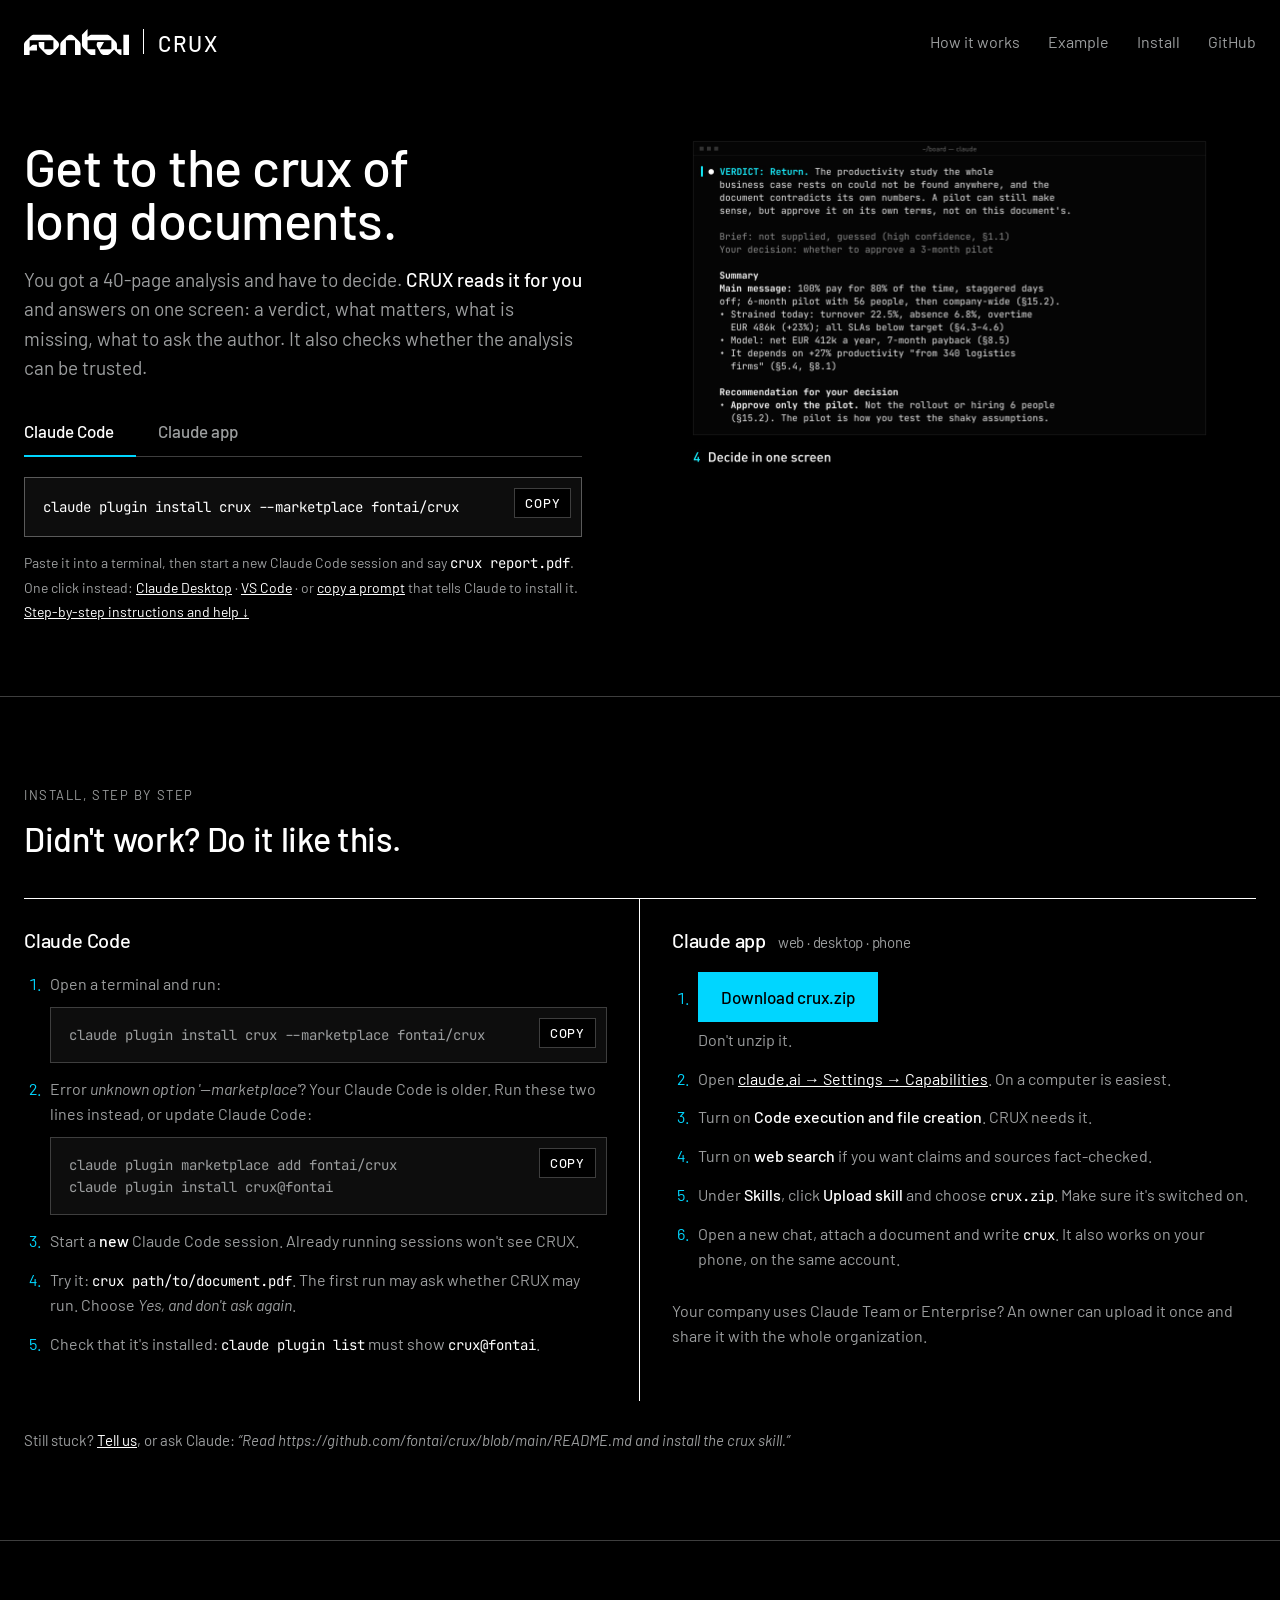
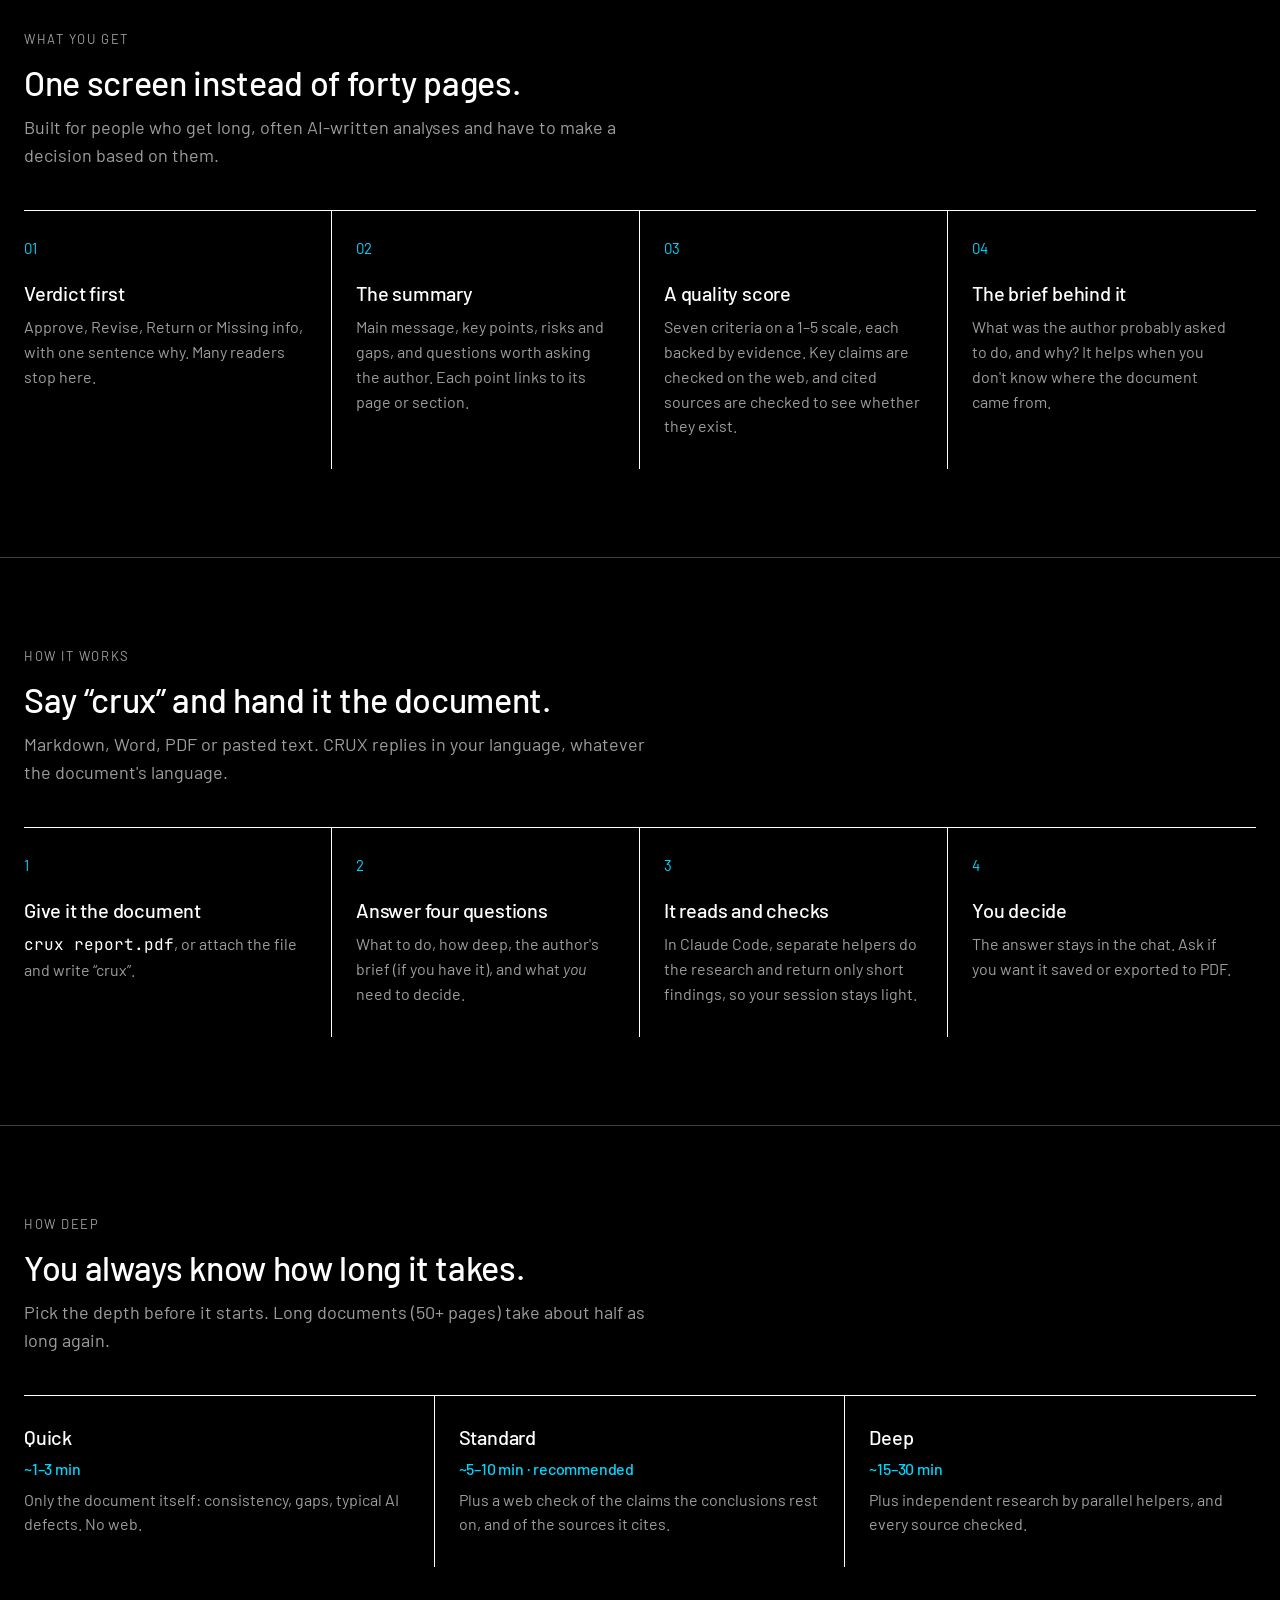
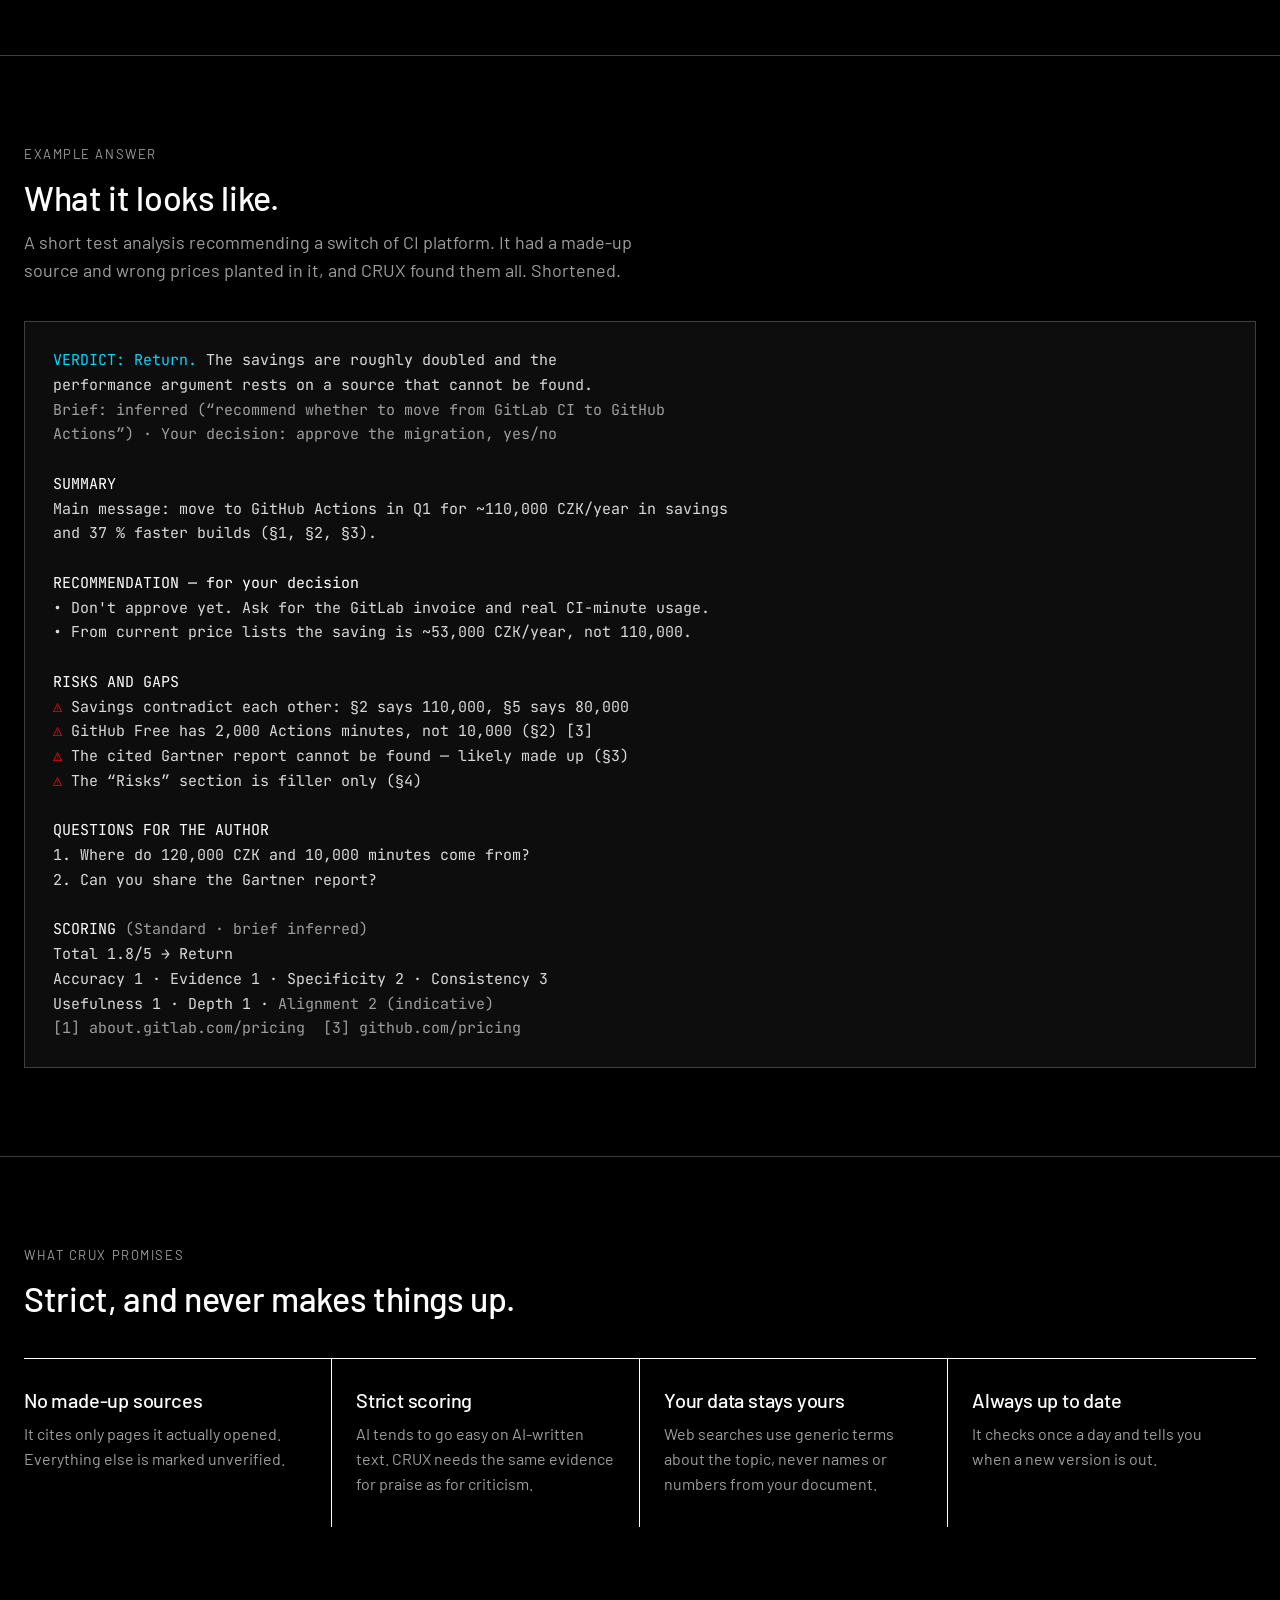
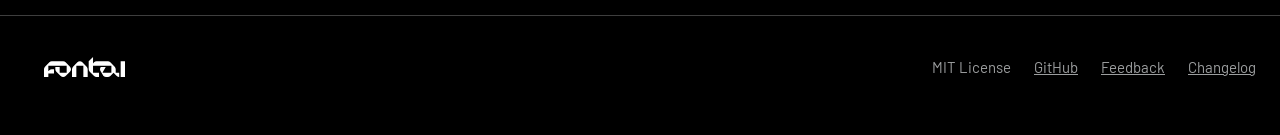
==== site/index.html @ 930e07b6 "Site: two-column hero (install left, video right), frameless video; sharper 1440p video from a 4K ma" ====
<!doctype html>
<html lang="en">
<head>
<meta charset="utf-8">
<meta name="viewport" content="width=device-width, initial-scale=1">
<title>Fontai CRUX — get to the crux of long documents</title>
<meta name="description" content="A free skill for Claude. Give it a long document, get a one-screen answer: verdict, summary, risks, questions for the author and an evidence-based quality score.">
<meta property="og:title" content="Fontai CRUX">
<meta property="og:description" content="Get to the crux of long documents. A free skill for Claude Code and the Claude app.">
<meta property="og:image" content="https://crux.fontai.org/assets/demo-poster.jpg">
<meta property="og:url" content="https://crux.fontai.org/">
<meta name="theme-color" content="#000000">
<link rel="icon" href="assets/favicon.svg" type="image/svg+xml">
<link rel="preconnect" href="https://fonts.googleapis.com">
<link rel="preconnect" href="https://fonts.gstatic.com" crossorigin>
<link href="https://fonts.googleapis.com/css2?family=Barlow:wght@400;500&family=JetBrains+Mono:wght@400&display=swap" rel="stylesheet">
<style>
  :root {
    --black: #000; --white: #fff; --muted: #9c9e9f; --rule: #3e3e3e;
    --accent: #00d6ff; --red: #ff0000;
    --sans: "DIN Pro", "DIN Alternate", "Barlow", Verdana, sans-serif;
    --mono: "JetBrains Mono", "SF Mono", Menlo, Consolas, monospace;
    --max: 1120px;
  }
  * { box-sizing: border-box; margin: 0; padding: 0; }
  html { background: var(--black); color: var(--white); scroll-behavior: smooth; }
  body { font: 400 18px/1.55 var(--sans); -webkit-font-smoothing: antialiased; }
  a { color: inherit; }
  .wrap { max-width: var(--max); margin: 0 auto; padding: 0 24px; }
  section { padding: 88px 0; border-top: 1px solid var(--rule); }
  h1, h2, h3 { font-weight: 500; letter-spacing: -0.01em; }
  h2 { font-size: 34px; line-height: 1.15; margin-bottom: 12px; }
  h3 { font-size: 20px; margin-bottom: 6px; }
  .lead { color: var(--muted); max-width: 640px; }
  .label { font-size: 13px; letter-spacing: 0.12em; text-transform: uppercase; color: var(--muted); margin-bottom: 14px; }

  /* header */
  header { padding: 28px 0; }
  header .wrap { display: flex; align-items: center; justify-content: space-between; gap: 16px; }
  .brand { display: flex; align-items: center; gap: 14px; text-decoration: none; }
  .brand img { height: 26px; width: auto; display: block; }
  .brand span { font-size: 22px; font-weight: 500; letter-spacing: 0.08em; padding-left: 14px; border-left: 1px solid var(--white); line-height: 1; padding-top: 3px; }
  nav a { text-decoration: none; color: var(--muted); margin-left: 24px; font-size: 16px; }
  nav a:hover { color: var(--white); }

  /* hero */
  .hero { padding: 64px 0 56px; border-top: 0; }
  .hero h1 { font-size: clamp(40px, 7vw, 76px); line-height: 1.02; max-width: 900px; }
  .hero-text > p { font-size: 21px; color: var(--muted); max-width: 680px; margin: 22px 0 30px; }
  .hero-text > p strong { color: var(--white); font-weight: 500; }
  .btns { display: flex; flex-wrap: wrap; gap: 12px; }
  .btn { display: inline-flex; align-items: center; gap: 10px; padding: 14px 22px; font: 500 17px var(--sans); text-decoration: none; border: 1px solid var(--white); background: transparent; color: var(--white); cursor: pointer; }
  .btn:hover { background: var(--white); color: var(--black); }
  .btn.primary { background: var(--accent); border-color: var(--accent); color: var(--black); }
  .btn.primary:hover { background: var(--white); border-color: var(--white); }
  .video { margin: 24px -24px 0; aspect-ratio: 16 / 9; background: var(--black); }
  @media (max-width: 560px) { .video { margin: 16px -16px 0; } }
  .video video, .video img { display: block; width: 100%; height: 100%; object-fit: cover; }

  /* 4-cell grid with hairline rules — the Fontai device */
  .grid { display: grid; grid-template-columns: repeat(4, 1fr); margin-top: 40px; border-top: 1px solid var(--white); }
  .grid > div { padding: 26px 24px 30px 0; border-right: 1px solid var(--white); }
  .grid > div + div { padding-left: 24px; }
  .grid > div:last-child { border-right: 0; }
  .grid .n { font-size: 15px; color: var(--accent); margin-bottom: 18px; }
  .grid p { color: var(--muted); font-size: 16px; }
  .grid.three { grid-template-columns: repeat(3, 1fr); }

  /* install */
  .tabs { display: flex; gap: 0; margin-top: 36px; border-bottom: 1px solid var(--rule); }
  .tab { font: 500 17px var(--sans); color: var(--muted); background: none; border: 0; padding: 12px 22px 14px 0; margin-right: 22px; cursor: pointer; border-bottom: 2px solid transparent; margin-bottom: -1px; }
  .tab[aria-selected="true"] { color: var(--white); border-bottom-color: var(--accent); }
  .panel { padding-top: 30px; }
  .panel[hidden] { display: none; }
  .step { display: grid; grid-template-columns: 44px 1fr; gap: 0 8px; margin-bottom: 26px; max-width: 820px; }
  .step .n { color: var(--accent); font-size: 17px; padding-top: 1px; }
  .step > div { min-width: 0; }
  .grid > div, .term, .code { min-width: 0; }
  .step p { color: var(--muted); margin-bottom: 10px; }
  .step p strong { color: var(--white); font-weight: 500; }
  .code { position: relative; background: #0d0d0d; border: 1px solid var(--rule); font: 400 15px/1.6 var(--mono); padding: 16px 92px 16px 18px; overflow-x: auto; white-space: pre; }
  .copy { position: absolute; top: 10px; right: 10px; font: 500 13px var(--sans); letter-spacing: 0.06em; text-transform: uppercase; background: var(--black); color: var(--white); border: 1px solid var(--rule); padding: 6px 10px; cursor: pointer; }
  .copy:hover { border-color: var(--white); }
  .copy.done { color: var(--accent); border-color: var(--accent); }
  .or { color: var(--muted); font-size: 15px; margin: 6px 0 22px 52px; }

  .install { margin-top: 8px; max-width: 860px; }
  .install .tabs { margin-top: 0; }
  .install .panel { padding-top: 20px; }
  .code.big { font-size: 18px; padding: 20px 100px 20px 22px; border-color: #5a5a5a; }
  .alts { color: var(--muted); font-size: 15px; margin-top: 14px; line-height: 1.7; }
  .alts a { color: var(--white); }
  .alts code { font-family: var(--mono); color: var(--white); font-size: 14px; }
  .alts strong { color: var(--white); font-weight: 500; }

  .grid.two { grid-template-columns: 1fr 1fr; }
  .grid.two > div { padding-right: 32px; }
  .grid.two > div + div { padding-left: 32px; padding-right: 0; }
  .grid h3 .sub { color: var(--muted); font-size: 15px; font-weight: 400; margin-left: 8px; }
  .steps { margin: 16px 0 0 20px; color: var(--muted); font-size: 16px; }
  .steps li { margin-bottom: 14px; padding-left: 6px; }
  .steps li::marker { color: var(--accent); }
  .steps strong { color: var(--white); font-weight: 500; }
  .steps code, .note code { font-family: var(--mono); color: var(--white); font-size: 14px; }
  .steps a:not(.btn), .note a { color: var(--white); }
  .steps .code { margin-top: 10px; font-size: 14px; white-space: pre-wrap; overflow-wrap: anywhere; padding-right: 84px; }
  .steps .btn { margin-bottom: 6px; }
  .note { color: var(--muted); font-size: 15px; margin-top: 28px; }

  /* example output */
  .term { background: #0d0d0d; border: 1px solid var(--rule); margin-top: 36px; font: 400 15px/1.65 var(--mono); padding: 26px 28px; overflow-x: auto; white-space: pre-wrap; color: #d9d9d9; }
  .term b { color: var(--white); font-weight: 400; }
  .term .v { color: var(--accent); }
  .term .w { color: var(--red); }
  .term .dim { color: var(--muted); }

  /* depth table */
  .depth .grid > div h3 span { color: var(--accent); font-size: 16px; display: block; margin-top: 4px; }

  footer { border-top: 1px solid var(--rule); padding: 40px 0 56px; color: var(--muted); font-size: 15px; }
  footer .wrap { display: flex; flex-wrap: wrap; justify-content: space-between; gap: 20px; align-items: center; }
  footer img { height: 20px; display: block; }
  footer a { color: var(--muted); margin-left: 20px; }
  footer a:hover { color: var(--white); }


  /* wide screens: text + install left, video right — the whole hero fits one screen */
  @media (min-width: 1100px) {
    .wrap { max-width: 1320px; }
    .hero { padding: 56px 0 72px; }
    .hero .wrap { display: grid; grid-template-columns: minmax(0, 1fr) minmax(0, 1.12fr); gap: 48px; align-items: start; }
    .hero h1 { font-size: clamp(44px, 4.1vw, 62px); }
    .hero-text > p { font-size: 19px; margin: 18px 0 26px; }
    .hero .code.big { font-size: clamp(13px, 1.1vw, 15px); padding: 18px 88px 18px 18px; }
    .hero .video { margin: -2.2% -2% 0 0; }
    .hero .alts { font-size: 14px; }
  }

  @media (max-width: 860px) {
    .grid, .grid.three { grid-template-columns: 1fr 1fr; border-top: 0; }
    .grid.two { grid-template-columns: 1fr; }
    .grid.two > div, .grid.two > div + div { padding-left: 0; padding-right: 0; }
    .grid > div, .grid > div + div { border-right: 0; border-top: 1px solid var(--white); padding: 22px 16px 24px 0; }
    nav a:not(:last-child) { display: none; }
  }
  @media (max-width: 560px) {
    body { font-size: 17px; }
    .wrap { padding: 0 16px; }
    section { padding: 64px 0; }
    h2 { font-size: 28px; }
    .grid, .grid.three { grid-template-columns: 1fr; }
    .brand span { font-size: 19px; }
    .or { margin-left: 0; }
    .step { grid-template-columns: 32px 1fr; }
    .term { padding: 18px 16px; font-size: 13px; }
    .code { white-space: pre-wrap; word-break: normal; overflow-wrap: anywhere; font-size: 14px; padding-right: 18px; padding-top: 46px; }
    .code.big { font-size: 16px; padding: 46px 18px 18px; }
    .grid.two > div, .grid.two > div + div { padding-left: 0; padding-right: 0; }
  }
  @media (prefers-reduced-motion: reduce) { html { scroll-behavior: auto; } }
</style>
</head>
<body>

<header>
  <div class="wrap">
    <a class="brand" href="https://fontai.com" aria-label="Fontai">
      <img src="assets/fontai-logo.svg" alt="Fontai" width="105" height="26">
      <span>CRUX</span>
    </a>
    <nav>
      <a href="#how">How it works</a>
      <a href="#example">Example</a>
      <a href="#install-steps">Install</a>
      <a href="https://github.com/fontai/crux">GitHub</a>
    </nav>
  </div>
</header>

<main>
  <section class="hero">
    <div class="wrap">
      <div class="hero-text">
      <h1>Get to the crux of long&nbsp;documents.</h1>
      <p>You got a 40-page analysis and have to decide. <strong>CRUX reads it for you</strong> and answers on one screen: a verdict, what matters, what is missing, what to ask the author. It also checks whether the analysis can be trusted.</p>
      <div class="install" id="install">
        <div class="tabs" role="tablist">
          <button class="tab" role="tab" aria-selected="true" aria-controls="p-code" id="t-code">Claude Code</button>
          <button class="tab" role="tab" aria-selected="false" aria-controls="p-app" id="t-app">Claude app</button>
        </div>
        <div class="panel" id="p-code" role="tabpanel" aria-labelledby="t-code">
          <div class="code big"><span>claude plugin install crux --marketplace fontai/crux</span><button class="copy" type="button">Copy</button></div>
          <p class="alts">Paste it into a terminal, then start a new Claude Code session and say <code>crux report.pdf</code>.<br>
          One click instead: <a href="claude://code/new?q=Read%20https%3A%2F%2Fgithub.com%2Ffontai%2Fcrux%2Fblob%2Fmain%2FREADME.md%20and%20install%20the%20crux%20skill.">Claude Desktop</a> · <a href="vscode://anthropic.claude-code/install-plugin?plugin=crux&amp;marketplace=fontai/crux">VS Code</a> · or <a href="#" class="copy-prompt" data-text="Read https://github.com/fontai/crux/blob/main/README.md and install the crux skill.">copy a prompt</a> that tells Claude to install it.<br><a href="#install-steps">Step-by-step instructions and help ↓</a></p>
        </div>
        <div class="panel" id="p-app" role="tabpanel" aria-labelledby="t-app" hidden>
          <a class="btn primary" href="https://github.com/fontai/crux/releases/latest/download/crux.zip">Download crux.zip</a>
          <p class="alts">Then in Claude open <a href="https://claude.ai/settings/capabilities">Settings → Capabilities</a> → <strong>Skills</strong> → <strong>Upload skill</strong>. Code execution must be on; turn on web search for fact-checking. Works on web, desktop and phone, on the same account.<br><a href="#install-steps">Step-by-step instructions and help ↓</a></p>
        </div>
      </div>
      </div>
      <div class="video">
        <video autoplay muted loop playsinline preload="metadata" poster="assets/demo-poster.jpg" aria-label="Demo: installing CRUX and analysing a long document in Claude Code">
          <source src="assets/demo.mp4" type="video/mp4">
        </video>
      </div>
    </div>
  </section>

  <section id="install-steps">
    <div class="wrap">
      <div class="label">Install, step by step</div>
      <h2>Didn't work? Do it like this.</h2>
      <div class="grid two">
        <div>
          <h3>Claude Code</h3>
          <ol class="steps">
            <li>Open a terminal and run:<div class="code"><span>claude plugin install crux --marketplace fontai/crux</span><button class="copy" type="button">Copy</button></div></li>
            <li>Error <em>unknown option '--marketplace'</em>? Your Claude Code is older. Run these two lines instead, or update Claude Code:<div class="code"><span>claude plugin marketplace add fontai/crux
claude plugin install crux@fontai</span><button class="copy" type="button">Copy</button></div></li>
            <li>Start a <strong>new</strong> Claude Code session. Already running sessions won't see CRUX.</li>
            <li>Try it: <code>crux path/to/document.pdf</code>. The first run may ask whether CRUX may run. Choose <em>Yes, and don't ask again</em>.</li>
            <li>Check that it's installed: <code>claude plugin list</code> must show <code>crux@fontai</code>.</li>
          </ol>
        </div>
        <div>
          <h3>Claude app <span class="sub">web · desktop · phone</span></h3>
          <ol class="steps">
            <li><a class="btn primary" href="https://github.com/fontai/crux/releases/latest/download/crux.zip">Download crux.zip</a><br>Don't unzip it.</li>
            <li>Open <a href="https://claude.ai/settings/capabilities">claude.ai → Settings → Capabilities</a>. On a computer is easiest.</li>
            <li>Turn on <strong>Code execution and file creation</strong>. CRUX needs it.</li>
            <li>Turn on <strong>web search</strong> if you want claims and sources fact-checked.</li>
            <li>Under <strong>Skills</strong>, click <strong>Upload skill</strong> and choose <code>crux.zip</code>. Make sure it's switched on.</li>
            <li>Open a new chat, attach a document and write <code>crux</code>. It also works on your phone, on the same account.</li>
          </ol>
          <p class="note">Your company uses Claude Team or Enterprise? An owner can upload it once and share it with the whole organization.</p>
        </div>
      </div>
      <p class="note">Still stuck? <a href="https://github.com/fontai/crux/issues">Tell us</a>, or ask Claude: <em>“Read https://github.com/fontai/crux/blob/main/README.md and install the crux skill.”</em></p>
    </div>
  </section>

  <section id="what">
    <div class="wrap">
      <div class="label">What you get</div>
      <h2>One screen instead of forty pages.</h2>
      <p class="lead">Built for people who get long, often AI-written analyses and have to make a decision based on them.</p>
      <div class="grid">
        <div><div class="n">01</div><h3>Verdict first</h3><p>Approve, Revise, Return or Missing info, with one sentence why. Many readers stop here.</p></div>
        <div><div class="n">02</div><h3>The summary</h3><p>Main message, key points, risks and gaps, and questions worth asking the author. Each point links to its page or section.</p></div>
        <div><div class="n">03</div><h3>A quality score</h3><p>Seven criteria on a 1–5 scale, each backed by evidence. Key claims are checked on the web, and cited sources are checked to see whether they exist.</p></div>
        <div><div class="n">04</div><h3>The brief behind it</h3><p>What was the author probably asked to do, and why? It helps when you don't know where the document came from.</p></div>
      </div>
    </div>
  </section>

  <section id="how">
    <div class="wrap">
      <div class="label">How it works</div>
      <h2>Say “crux” and hand it the document.</h2>
      <p class="lead">Markdown, Word, PDF or pasted text. CRUX replies in your language, whatever the document's language.</p>
      <div class="grid">
        <div><div class="n">1</div><h3>Give it the document</h3><p><code style="font-family:var(--mono);color:#fff">crux report.pdf</code>, or attach the file and write “crux”.</p></div>
        <div><div class="n">2</div><h3>Answer four questions</h3><p>What to do, how deep, the author's brief (if you have it), and what <em>you</em> need to decide.</p></div>
        <div><div class="n">3</div><h3>It reads and checks</h3><p>In Claude Code, separate helpers do the research and return only short findings, so your session stays light.</p></div>
        <div><div class="n">4</div><h3>You decide</h3><p>The answer stays in the chat. Ask if you want it saved or exported to PDF.</p></div>
      </div>
    </div>
  </section>

  <section class="depth">
    <div class="wrap">
      <div class="label">How deep</div>
      <h2>You always know how long it takes.</h2>
      <p class="lead">Pick the depth before it starts. Long documents (50+ pages) take about half as long again.</p>
      <div class="grid three">
        <div><h3>Quick<span>~1–3 min</span></h3><p>Only the document itself: consistency, gaps, typical AI defects. No web.</p></div>
        <div><h3>Standard<span>~5–10 min · recommended</span></h3><p>Plus a web check of the claims the conclusions rest on, and of the sources it cites.</p></div>
        <div><h3>Deep<span>~15–30 min</span></h3><p>Plus independent research by parallel helpers, and every source checked.</p></div>
      </div>
    </div>
  </section>

  <section id="example">
    <div class="wrap">
      <div class="label">Example answer</div>
      <h2>What it looks like.</h2>
      <p class="lead">A short test analysis recommending a switch of CI platform. It had a made-up source and wrong prices planted in it, and CRUX found them all. Shortened.</p>
<div class="term"><b class="v">VERDICT: Return.</b> The savings are roughly doubled and the
performance argument rests on a source that cannot be found.
<span class="dim">Brief: inferred (“recommend whether to move from GitLab CI to GitHub
Actions”) · Your decision: approve the migration, yes/no</span>

<b>SUMMARY</b>
Main message: move to GitHub Actions in Q1 for ~110,000 CZK/year in savings
and 37 % faster builds (§1, §2, §3).

<b>RECOMMENDATION — for your decision</b>
• Don't approve yet. Ask for the GitLab invoice and real CI-minute usage.
• From current price lists the saving is ~53,000 CZK/year, not 110,000.

<b>RISKS AND GAPS</b>
<span class="w">⚠</span> Savings contradict each other: §2 says 110,000, §5 says 80,000
<span class="w">⚠</span> GitHub Free has 2,000 Actions minutes, not 10,000 (§2) [3]
<span class="w">⚠</span> The cited Gartner report cannot be found — likely made up (§3)
<span class="w">⚠</span> The “Risks” section is filler only (§4)

<b>QUESTIONS FOR THE AUTHOR</b>
1. Where do 120,000 CZK and 10,000 minutes come from?
2. Can you share the Gartner report?

<b>SCORING</b> <span class="dim">(Standard · brief inferred)</span>
Total 1.8/5 → Return
Accuracy 1 · Evidence 1 · Specificity 2 · Consistency 3
Usefulness 1 · Depth 1 · <span class="dim">Alignment 2 (indicative)</span>
<span class="dim">[1] about.gitlab.com/pricing  [3] github.com/pricing</span></div>
    </div>
  </section>


  <section>
    <div class="wrap">
      <div class="label">What CRUX promises</div>
      <h2>Strict, and never makes things up.</h2>
      <div class="grid">
        <div><h3>No made-up sources</h3><p>It cites only pages it actually opened. Everything else is marked unverified.</p></div>
        <div><h3>Strict scoring</h3><p>AI tends to go easy on AI-written text. CRUX needs the same evidence for praise as for criticism.</p></div>
        <div><h3>Your data stays yours</h3><p>Web searches use generic terms about the topic, never names or numbers from your document.</p></div>
        <div><h3>Always up to date</h3><p>It checks once a day and tells you when a new version is out.</p></div>
      </div>
    </div>
  </section>
</main>

<footer>
  <div class="wrap">
    <a href="https://fontai.com" aria-label="Fontai"><img src="assets/fontai-logo.svg" alt="Fontai" width="81" height="20" style="margin:0"></a>
    <div>
      MIT License
      <a href="https://github.com/fontai/crux">GitHub</a>
      <a href="https://github.com/fontai/crux/issues">Feedback</a>
      <a href="https://github.com/fontai/crux/blob/main/CHANGELOG.md">Changelog</a>
    </div>
  </div>
</footer>

<script>
  document.querySelectorAll('.copy').forEach(function (b) {
    b.addEventListener('click', function () {
      var text = b.previousElementSibling.textContent;
      var done = function () { b.textContent = 'Copied'; b.classList.add('done'); setTimeout(function () { b.textContent = 'Copy'; b.classList.remove('done'); }, 1800); };
      if (navigator.clipboard) navigator.clipboard.writeText(text).then(done, function () {});
    });
  });
  document.querySelectorAll('.copy-prompt').forEach(function (a) {
    a.addEventListener('click', function (e) {
      e.preventDefault();
      if (navigator.clipboard) navigator.clipboard.writeText(a.dataset.text).then(function () {
        var t = a.textContent; a.textContent = 'copied ✓'; setTimeout(function () { a.textContent = t; }, 1800);
      });
    });
  });
  var tabs = document.querySelectorAll('.tab');
  tabs.forEach(function (t) {
    t.addEventListener('click', function () {
      tabs.forEach(function (o) {
        var on = o === t;
        o.setAttribute('aria-selected', on);
        document.getElementById(o.getAttribute('aria-controls')).hidden = !on;
      });
    });
  });
  if (/Android|iPhone|iPad/i.test(navigator.userAgent)) document.getElementById('t-app').click();
</script>
</body>
</html>
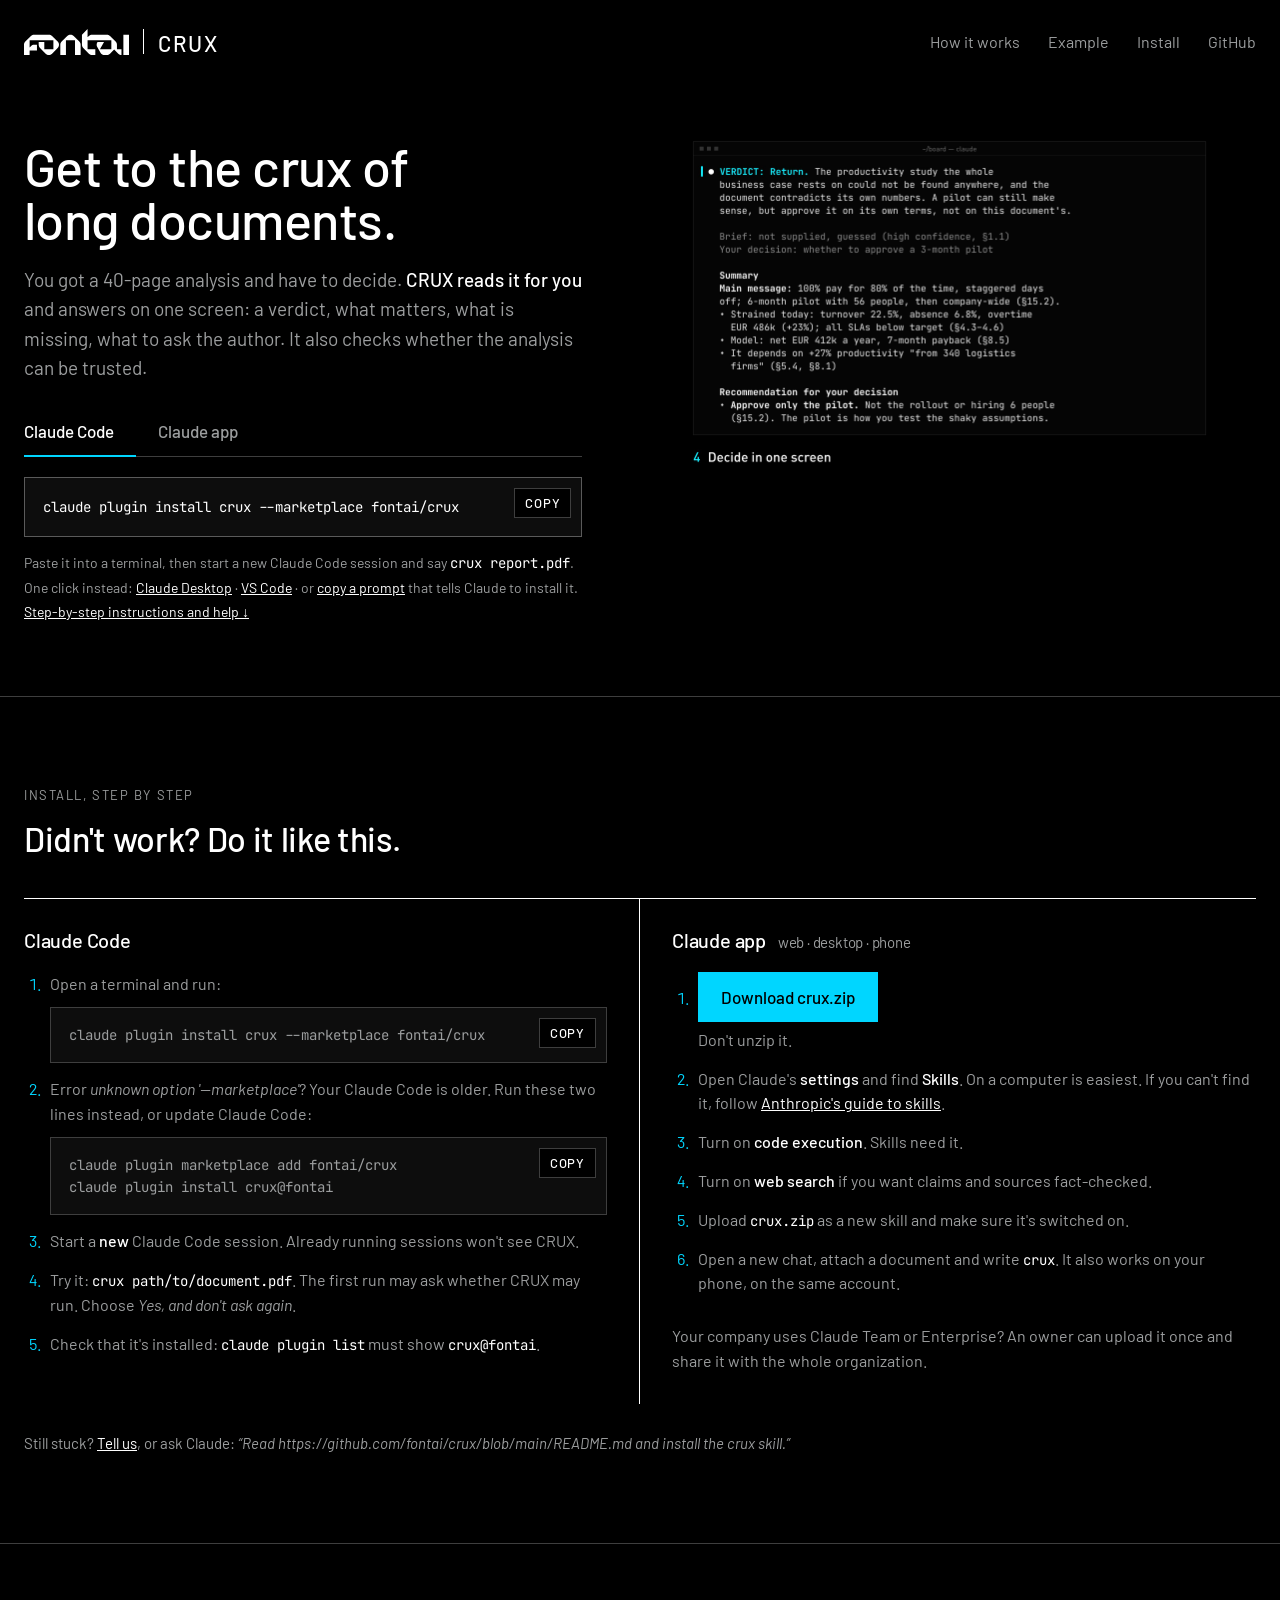
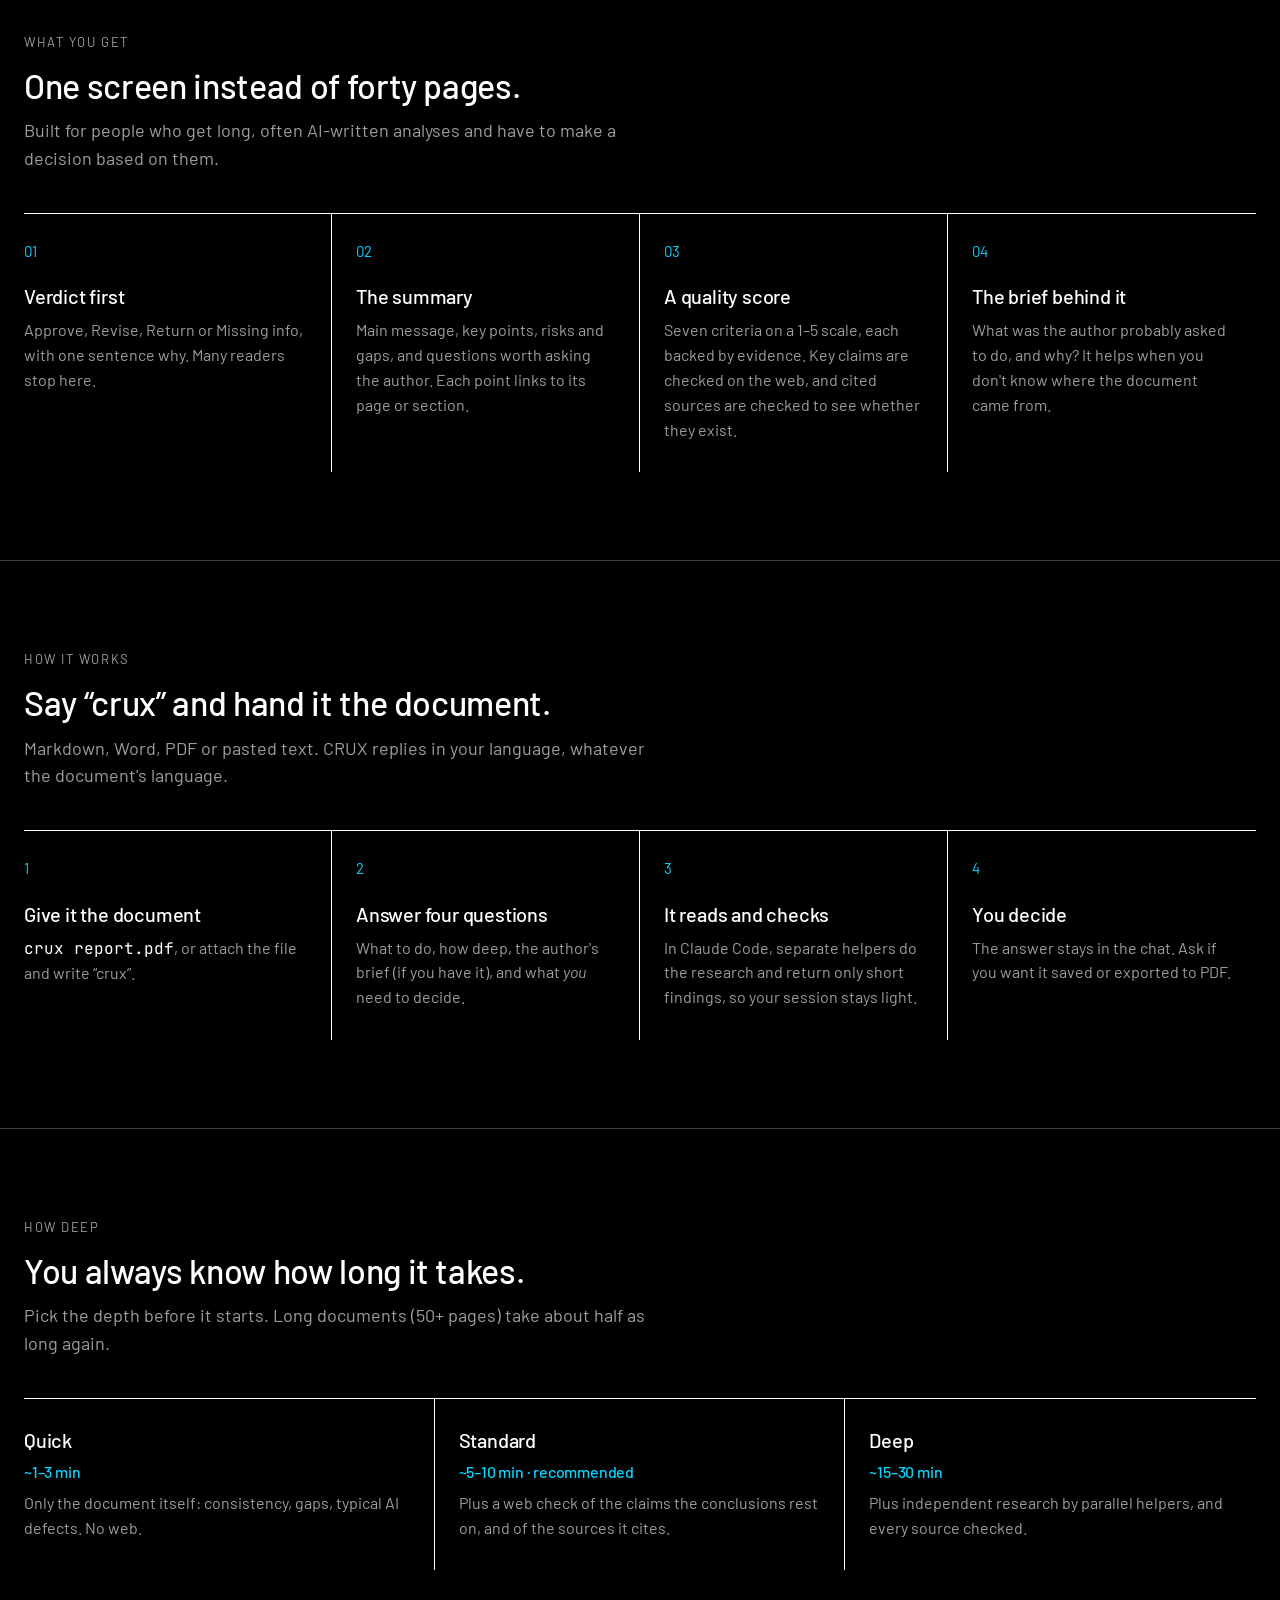
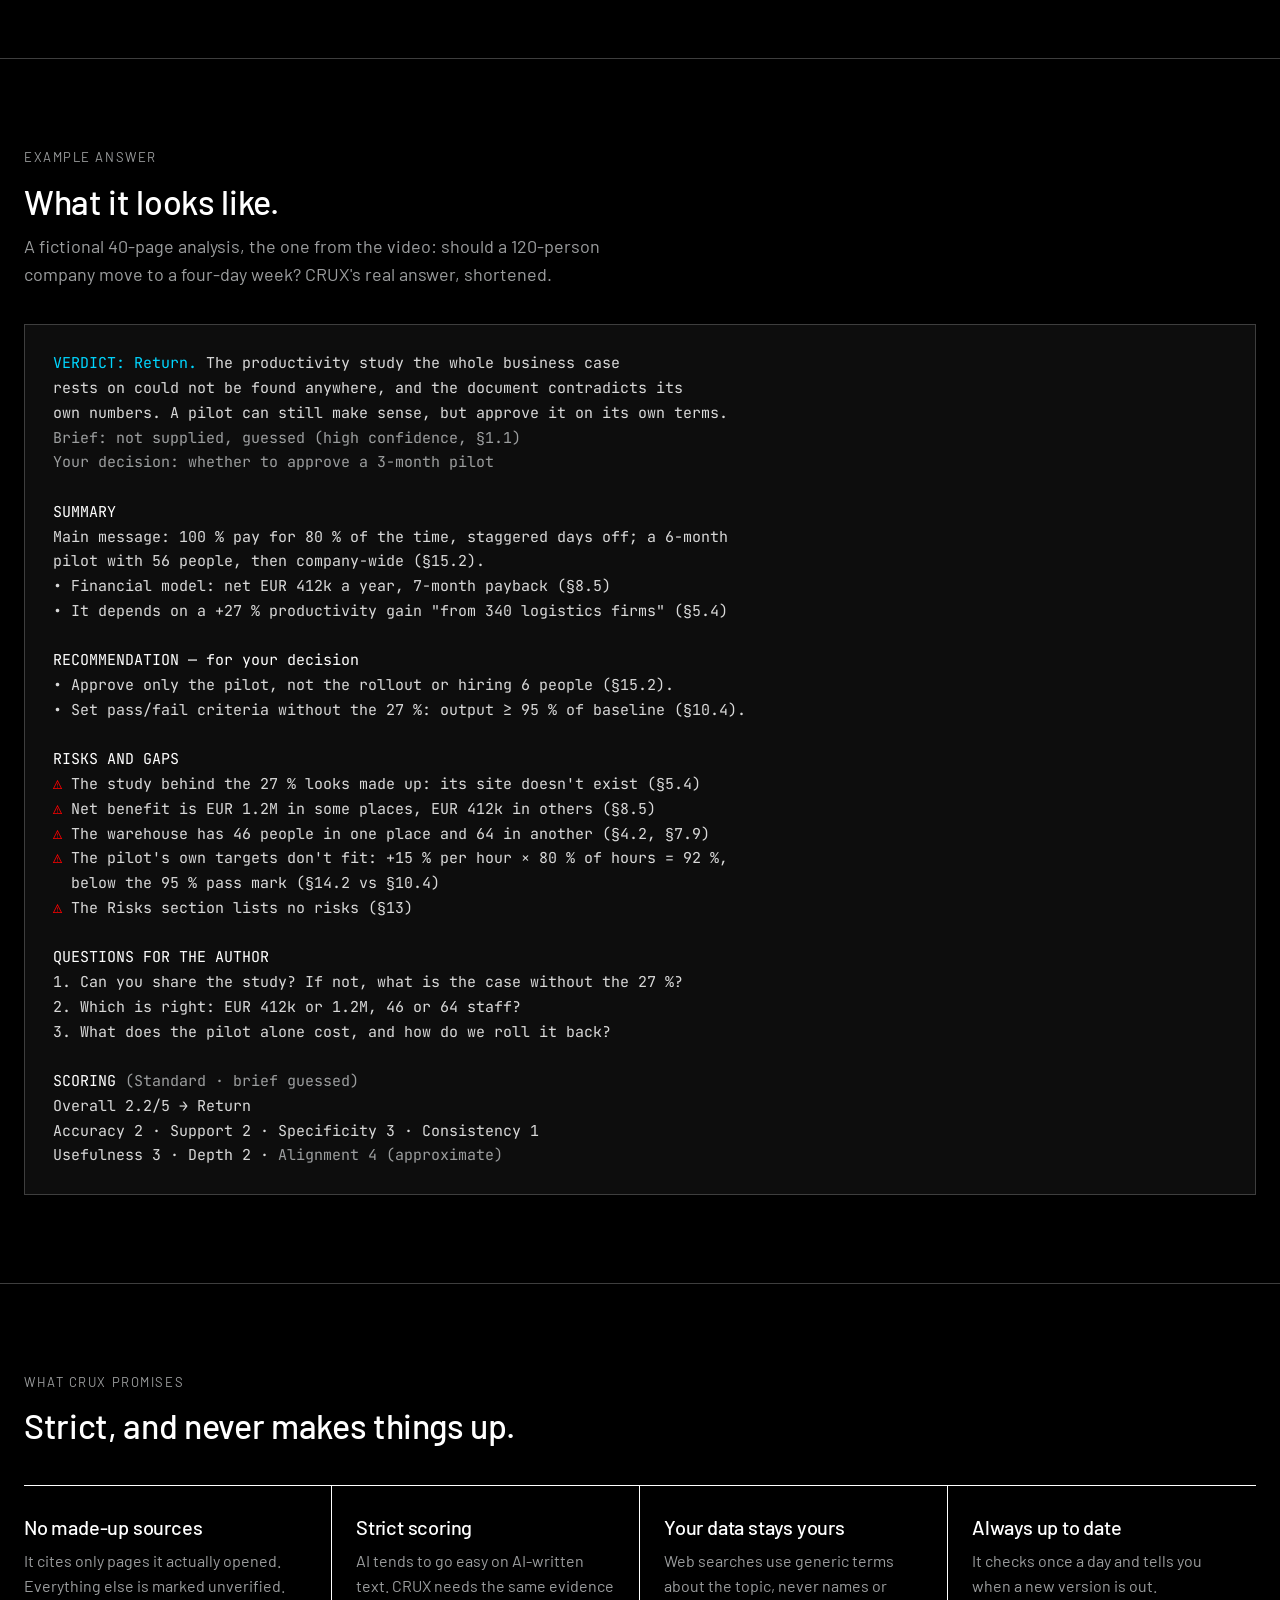
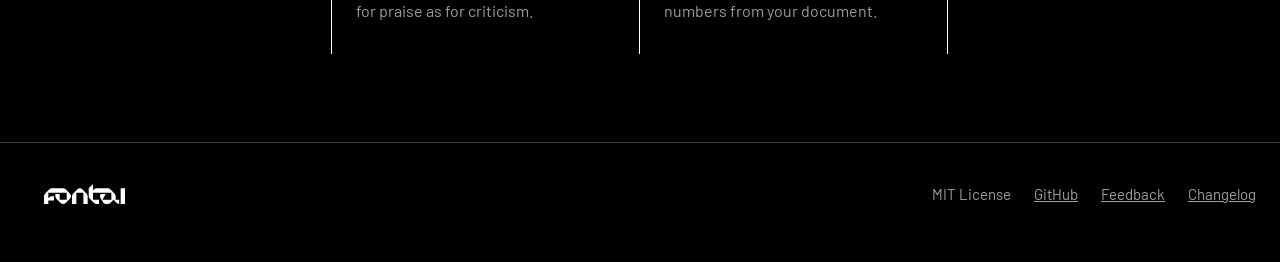
==== commit 606230b2: "Remove details that go stale; steadier, sharper demo video - Video: no Claude Code version, demo doc" ====
--- a/site/index.html
+++ b/site/index.html
@@ -195,7 +195,7 @@
         </div>
         <div class="panel" id="p-app" role="tabpanel" aria-labelledby="t-app" hidden>
           <a class="btn primary" href="https://github.com/fontai/crux/releases/latest/download/crux.zip">Download crux.zip</a>
-          <p class="alts">Then in Claude open <a href="https://claude.ai/settings/capabilities">Settings → Capabilities</a> → <strong>Skills</strong> → <strong>Upload skill</strong>. Code execution must be on; turn on web search for fact-checking. Works on web, desktop and phone, on the same account.<br><a href="#install-steps">Step-by-step instructions and help ↓</a></p>
+          <p class="alts">Then upload it in Claude's settings, under <strong>Skills</strong> (<a href="https://support.claude.com/en/articles/12512180-using-skills-in-claude">Anthropic's guide</a>). Skills need code execution turned on; web search enables fact-checking. Works on web, desktop and phone, on the same account.<br><a href="#install-steps">Step-by-step instructions and help ↓</a></p>
         </div>
       </div>
       </div>
@@ -227,10 +227,10 @@
           <h3>Claude app <span class="sub">web · desktop · phone</span></h3>
           <ol class="steps">
             <li><a class="btn primary" href="https://github.com/fontai/crux/releases/latest/download/crux.zip">Download crux.zip</a><br>Don't unzip it.</li>
-            <li>Open <a href="https://claude.ai/settings/capabilities">claude.ai → Settings → Capabilities</a>. On a computer is easiest.</li>
-            <li>Turn on <strong>Code execution and file creation</strong>. CRUX needs it.</li>
+            <li>Open Claude's <strong>settings</strong> and find <strong>Skills</strong>. On a computer is easiest. If you can't find it, follow <a href="https://support.claude.com/en/articles/12512180-using-skills-in-claude">Anthropic's guide to skills</a>.</li>
+            <li>Turn on <strong>code execution</strong>. Skills need it.</li>
             <li>Turn on <strong>web search</strong> if you want claims and sources fact-checked.</li>
-            <li>Under <strong>Skills</strong>, click <strong>Upload skill</strong> and choose <code>crux.zip</code>. Make sure it's switched on.</li>
+            <li>Upload <code>crux.zip</code> as a new skill and make sure it's switched on.</li>
             <li>Open a new chat, attach a document and write <code>crux</code>. It also works on your phone, on the same account.</li>
           </ol>
           <p class="note">Your company uses Claude Team or Enterprise? An owner can upload it once and share it with the whole organization.</p>
@@ -285,35 +285,40 @@
     <div class="wrap">
       <div class="label">Example answer</div>
       <h2>What it looks like.</h2>
-      <p class="lead">A short test analysis recommending a switch of CI platform. It had a made-up source and wrong prices planted in it, and CRUX found them all. Shortened.</p>
-<div class="term"><b class="v">VERDICT: Return.</b> The savings are roughly doubled and the
-performance argument rests on a source that cannot be found.
-<span class="dim">Brief: inferred (“recommend whether to move from GitLab CI to GitHub
-Actions”) · Your decision: approve the migration, yes/no</span>
+      <p class="lead">A fictional 40-page analysis, the one from the video: should a 120-person company move to a four-day week? CRUX's real answer, shortened.</p>
+<div class="term"><b class="v">VERDICT: Return.</b> The productivity study the whole business case
+rests on could not be found anywhere, and the document contradicts its
+own numbers. A pilot can still make sense, but approve it on its own terms.
+<span class="dim">Brief: not supplied, guessed (high confidence, §1.1)
+Your decision: whether to approve a 3-month pilot</span>
 
 <b>SUMMARY</b>
-Main message: move to GitHub Actions in Q1 for ~110,000 CZK/year in savings
-and 37 % faster builds (§1, §2, §3).
+Main message: 100 % pay for 80 % of the time, staggered days off; a 6-month
+pilot with 56 people, then company-wide (§15.2).
+• Financial model: net EUR 412k a year, 7-month payback (§8.5)
+• It depends on a +27 % productivity gain "from 340 logistics firms" (§5.4)
 
 <b>RECOMMENDATION — for your decision</b>
-• Don't approve yet. Ask for the GitLab invoice and real CI-minute usage.
-• From current price lists the saving is ~53,000 CZK/year, not 110,000.
+• Approve only the pilot, not the rollout or hiring 6 people (§15.2).
+• Set pass/fail criteria without the 27 %: output ≥ 95 % of baseline (§10.4).
 
 <b>RISKS AND GAPS</b>
-<span class="w">⚠</span> Savings contradict each other: §2 says 110,000, §5 says 80,000
-<span class="w">⚠</span> GitHub Free has 2,000 Actions minutes, not 10,000 (§2) [3]
-<span class="w">⚠</span> The cited Gartner report cannot be found — likely made up (§3)
-<span class="w">⚠</span> The “Risks” section is filler only (§4)
+<span class="w">⚠</span> The study behind the 27 % looks made up: its site doesn't exist (§5.4)
+<span class="w">⚠</span> Net benefit is EUR 1.2M in some places, EUR 412k in others (§8.5)
+<span class="w">⚠</span> The warehouse has 46 people in one place and 64 in another (§4.2, §7.9)
+<span class="w">⚠</span> The pilot's own targets don't fit: +15 % per hour × 80 % of hours = 92 %,
+  below the 95 % pass mark (§14.2 vs §10.4)
+<span class="w">⚠</span> The Risks section lists no risks (§13)
 
 <b>QUESTIONS FOR THE AUTHOR</b>
-1. Where do 120,000 CZK and 10,000 minutes come from?
-2. Can you share the Gartner report?
-
-<b>SCORING</b> <span class="dim">(Standard · brief inferred)</span>
-Total 1.8/5 → Return
-Accuracy 1 · Evidence 1 · Specificity 2 · Consistency 3
-Usefulness 1 · Depth 1 · <span class="dim">Alignment 2 (indicative)</span>
-<span class="dim">[1] about.gitlab.com/pricing  [3] github.com/pricing</span></div>
+1. Can you share the study? If not, what is the case without the 27 %?
+2. Which is right: EUR 412k or 1.2M, 46 or 64 staff?
+3. What does the pilot alone cost, and how do we roll it back?
+
+<b>SCORING</b> <span class="dim">(Standard · brief guessed)</span>
+Overall 2.2/5 → Return
+Accuracy 2 · Support 2 · Specificity 3 · Consistency 1
+Usefulness 3 · Depth 2 · <span class="dim">Alignment 4 (approximate)</span></div>
     </div>
   </section>
 
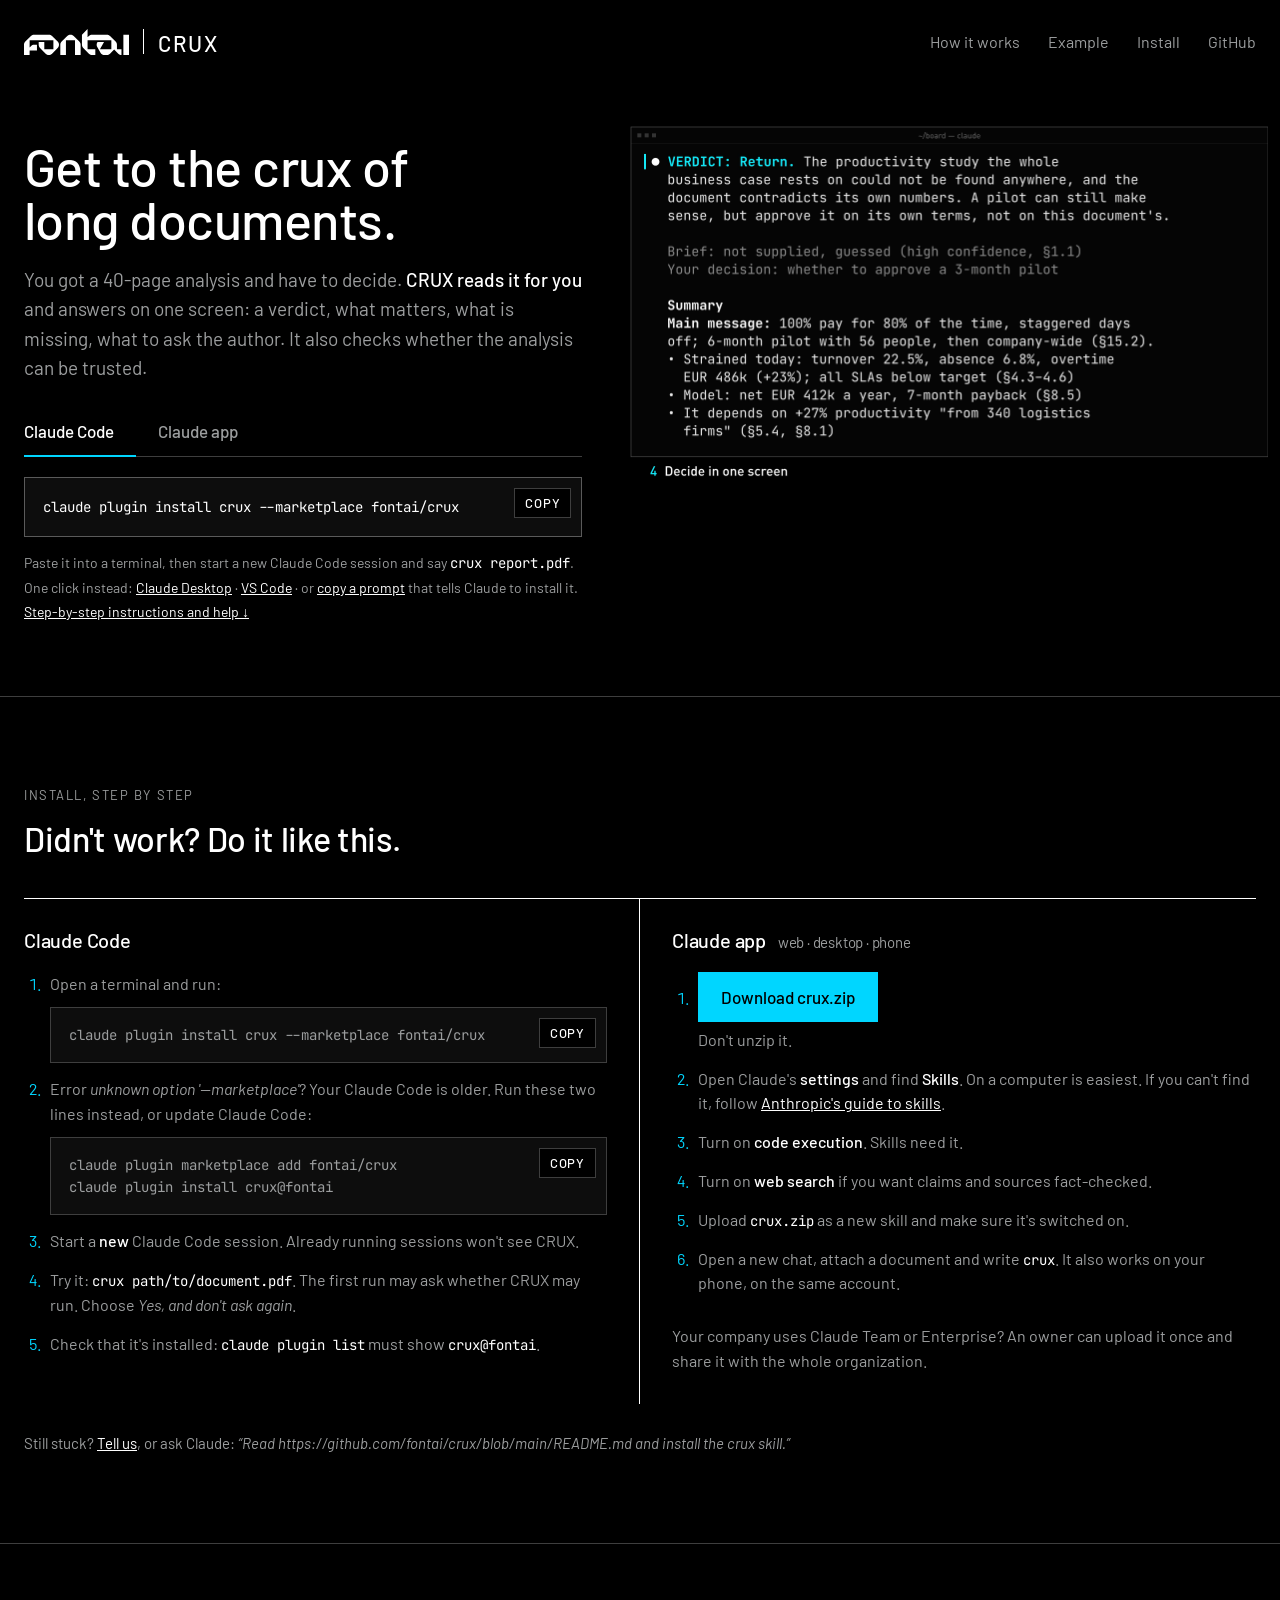
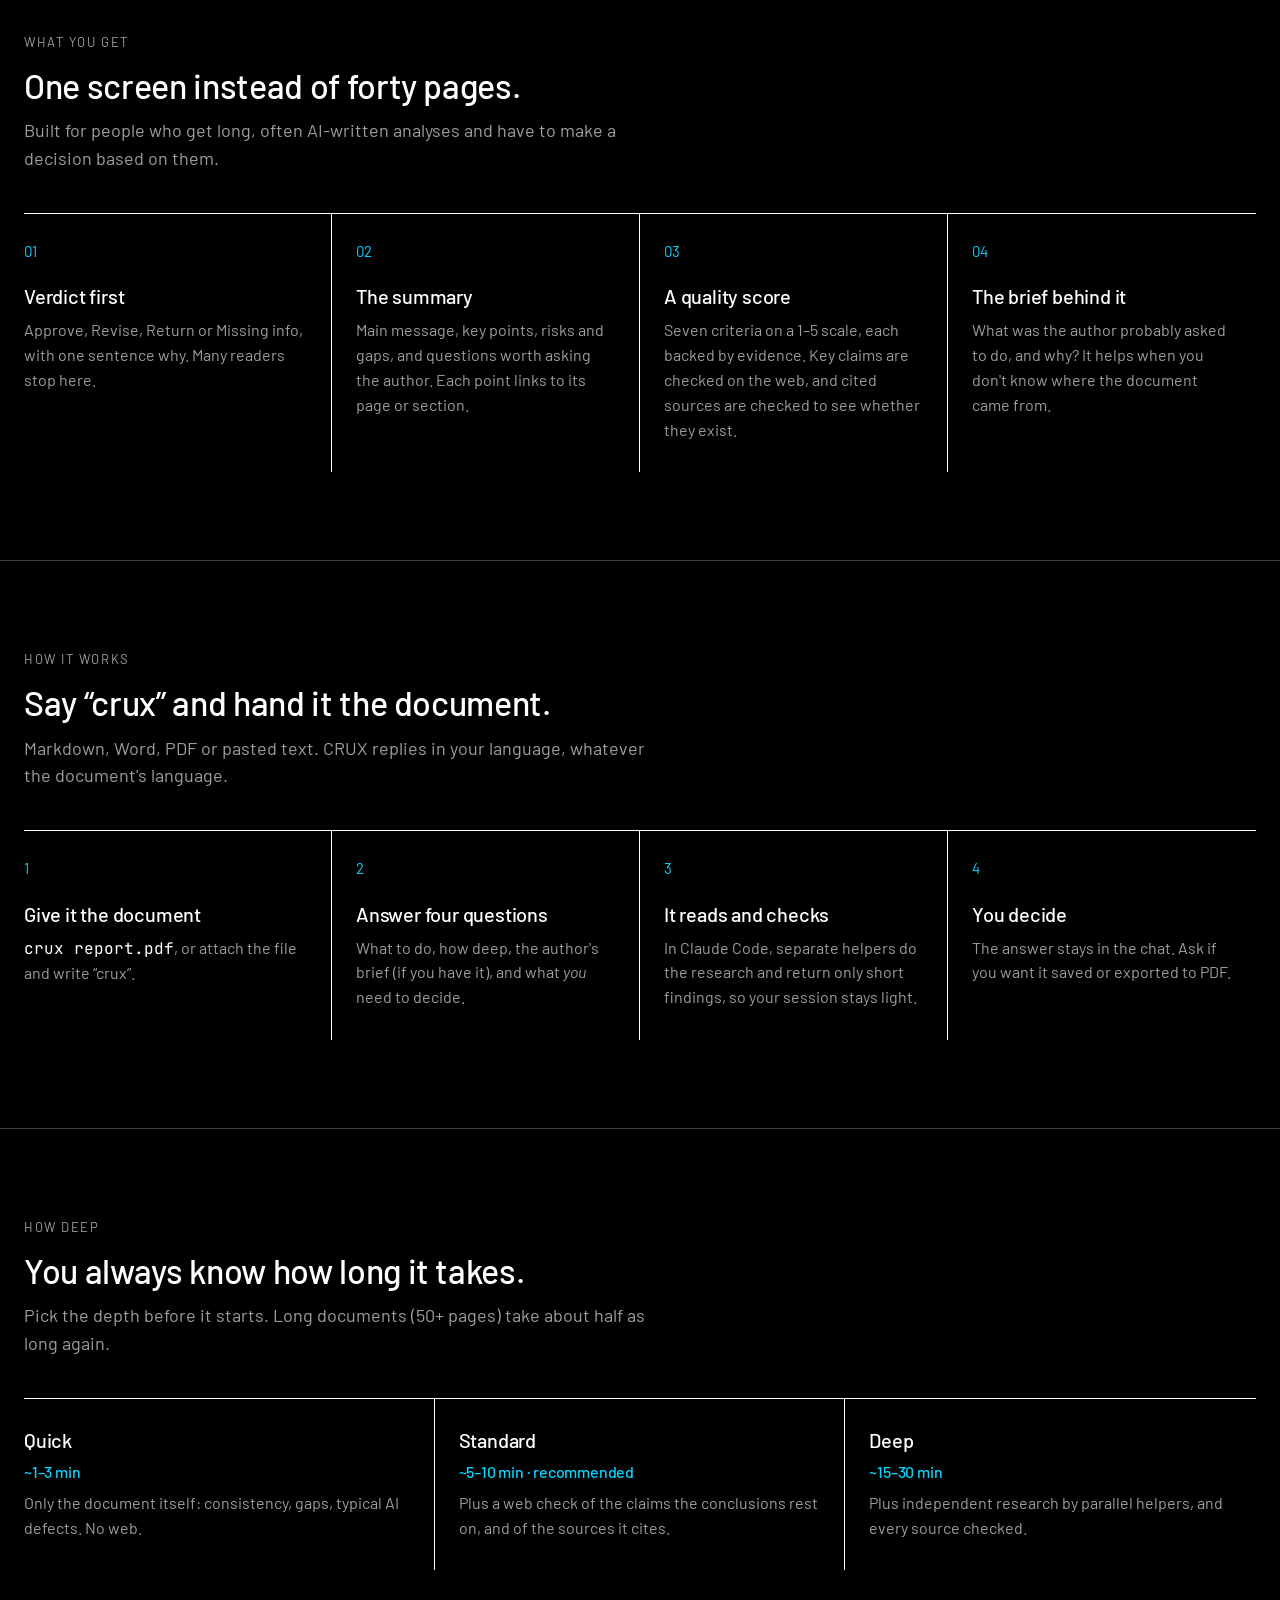
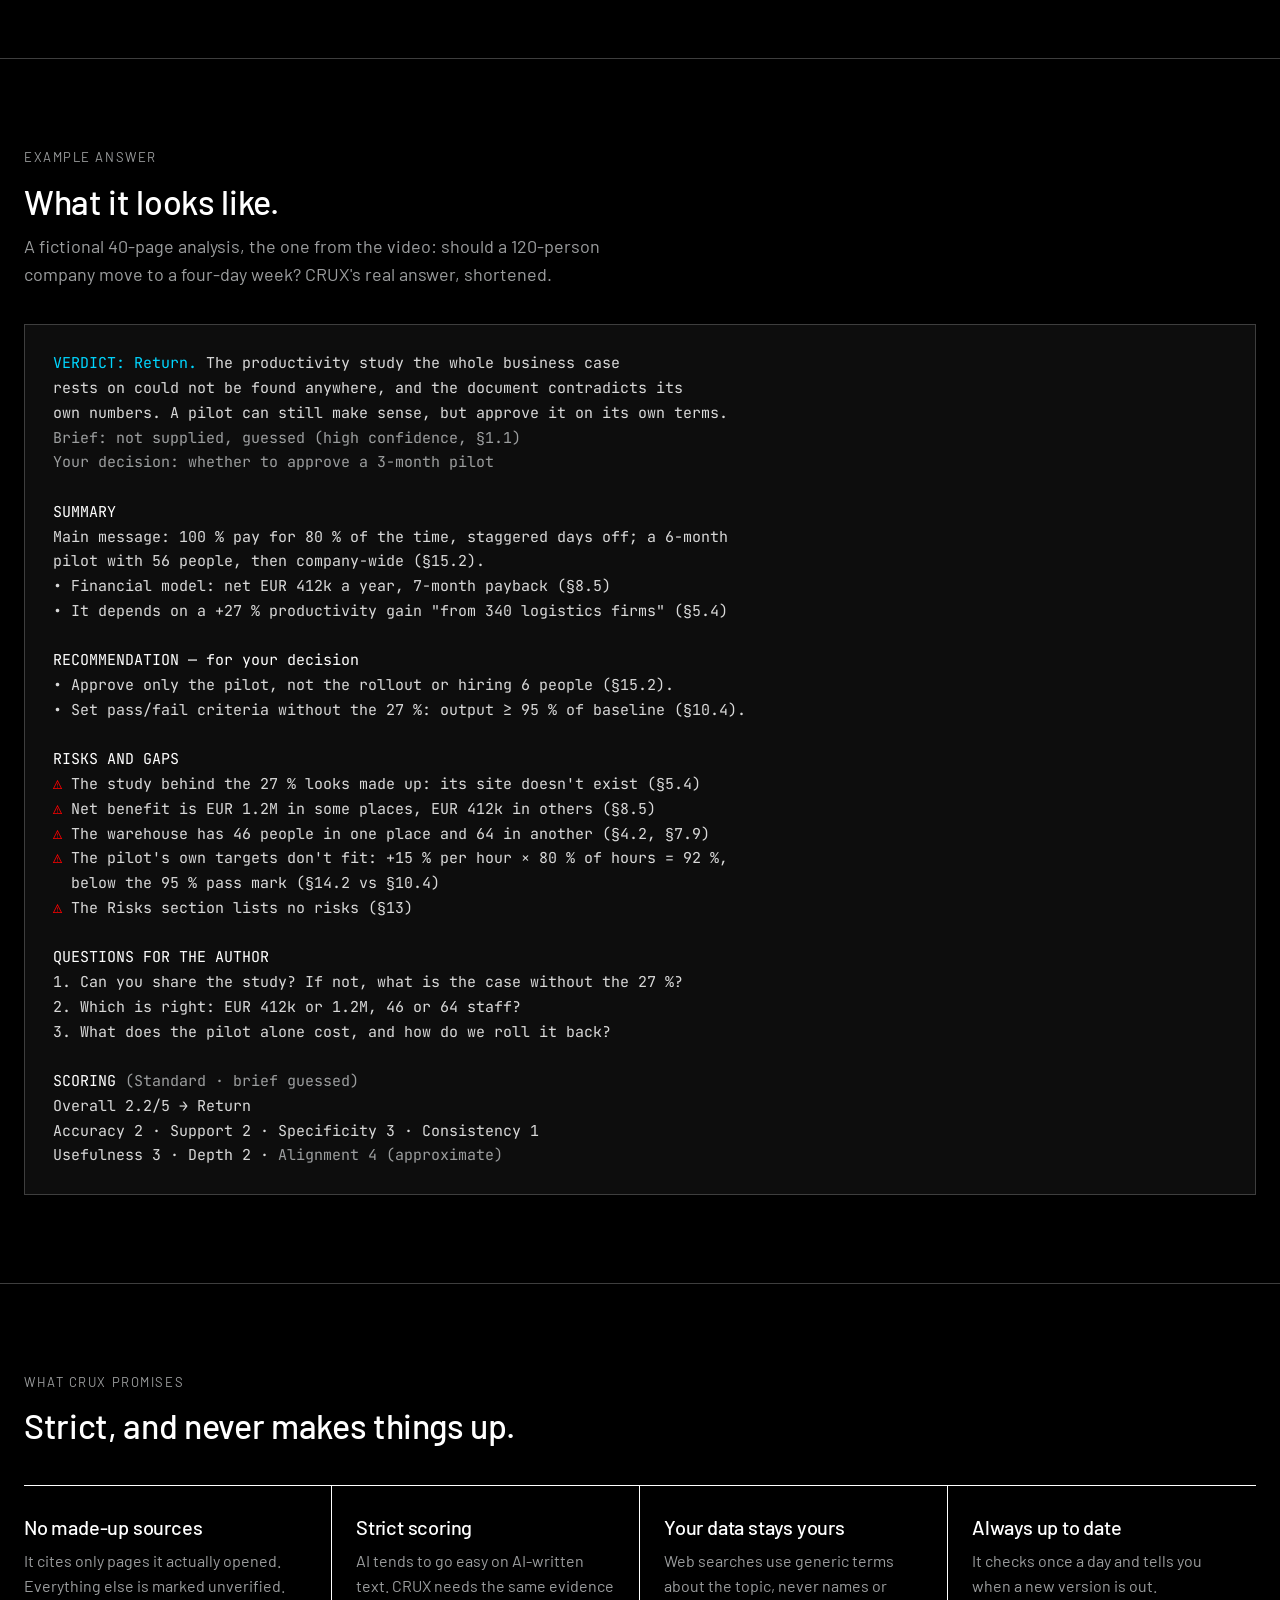
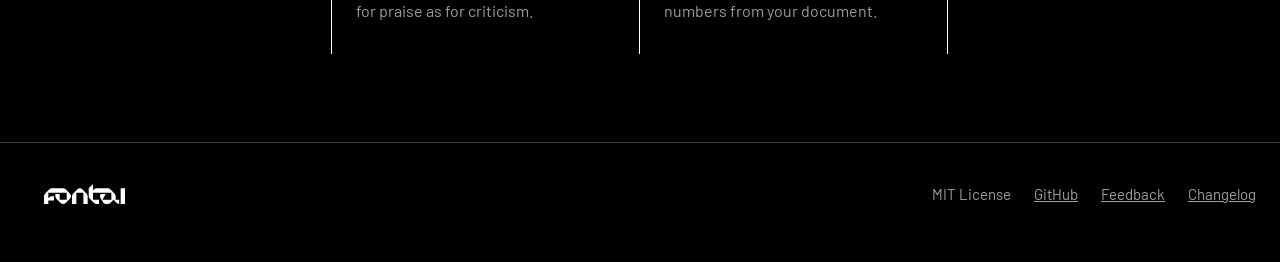
==== commit 18cf71c6: "SEO and link previews: designed 1200x630 card, Open Graph/Twitter tags, JSON-LD, touch icon, robots." ====
--- a/site/index.html
+++ b/site/index.html
@@ -3,14 +3,76 @@
 <head>
 <meta charset="utf-8">
 <meta name="viewport" content="width=device-width, initial-scale=1">
-<title>Fontai CRUX — get to the crux of long documents</title>
-<meta name="description" content="A free skill for Claude. Give it a long document, get a one-screen answer: verdict, summary, risks, questions for the author and an evidence-based quality score.">
-<meta property="og:title" content="Fontai CRUX">
-<meta property="og:description" content="Get to the crux of long documents. A free skill for Claude Code and the Claude app.">
-<meta property="og:image" content="https://crux.fontai.org/assets/demo-poster.jpg">
+<title>Fontai CRUX — summarize and fact-check long documents</title>
+<meta name="description" content="Free skill for Claude. Give it a long report or AI-written analysis and get one screen: verdict, key points, risks and a fact-checked quality score.">
+<link rel="canonical" href="https://crux.fontai.org/">
+<meta name="robots" content="index, follow, max-image-preview:large">
+<meta name="author" content="Fontai">
+<meta name="theme-color" content="#000000">
+<meta name="color-scheme" content="dark">
+
+<!-- Open Graph: iMessage, WhatsApp, Slack, LinkedIn, Facebook -->
+<meta property="og:type" content="website">
+<meta property="og:site_name" content="Fontai">
+<meta property="og:locale" content="en_US">
 <meta property="og:url" content="https://crux.fontai.org/">
-<meta name="theme-color" content="#000000">
+<meta property="og:title" content="Fontai CRUX — get to the crux of long documents">
+<meta property="og:description" content="Verdict, summary and a fact-checked quality score on one screen. A free skill for Claude Code and the Claude app.">
+<meta property="og:image" content="https://crux.fontai.org/assets/og.png">
+<meta property="og:image:type" content="image/png">
+<meta property="og:image:width" content="1200">
+<meta property="og:image:height" content="630">
+<meta property="og:image:alt" content="Fontai CRUX: Get to the crux of long documents. Next to it, a sample answer starting with VERDICT: Return.">
+<meta property="og:video" content="https://crux.fontai.org/assets/demo.mp4">
+<meta property="og:video:type" content="video/mp4">
+<meta property="og:video:width" content="2560">
+<meta property="og:video:height" content="1440">
+
+<!-- X / Twitter -->
+<meta name="twitter:card" content="summary_large_image">
+<meta name="twitter:title" content="Fontai CRUX — get to the crux of long documents">
+<meta name="twitter:description" content="Verdict, summary and a fact-checked quality score on one screen. A free skill for Claude.">
+<meta name="twitter:image" content="https://crux.fontai.org/assets/og.png">
+<meta name="twitter:image:alt" content="Fontai CRUX: Get to the crux of long documents.">
+
 <link rel="icon" href="assets/favicon.svg" type="image/svg+xml">
+<link rel="apple-touch-icon" href="assets/apple-touch-icon.png">
+
+<script type="application/ld+json">
+{
+  "@context": "https://schema.org",
+  "@graph": [
+    {
+      "@type": "SoftwareApplication",
+      "name": "Fontai CRUX",
+      "alternateName": "crux",
+      "url": "https://crux.fontai.org/",
+      "description": "A free skill for Claude that reads long documents and answers on one screen: a verdict, the key points, risks and gaps, questions for the author, and an evidence-based quality score with fact and source checking.",
+      "applicationCategory": "BusinessApplication",
+      "applicationSubCategory": "Claude skill",
+      "operatingSystem": "Claude Code, Claude app (web, desktop, mobile)",
+      "isAccessibleForFree": true,
+      "offers": { "@type": "Offer", "price": "0", "priceCurrency": "USD" },
+      "license": "https://opensource.org/licenses/MIT",
+      "downloadUrl": "https://github.com/fontai/crux/releases/latest/download/crux.zip",
+      "installUrl": "https://crux.fontai.org/#install",
+      "screenshot": "https://crux.fontai.org/assets/demo-poster.jpg",
+      "image": "https://crux.fontai.org/assets/og.png",
+      "sameAs": ["https://github.com/fontai/crux"],
+      "publisher": { "@type": "Organization", "name": "Fontai", "url": "https://fontai.com" }
+    },
+    {
+      "@type": "VideoObject",
+      "name": "Fontai CRUX demo: from a 40-page document to one screen",
+      "description": "Install CRUX, hand it a long analysis, answer four questions and get a verdict, summary, risks and a fact-checked score.",
+      "thumbnailUrl": "https://crux.fontai.org/assets/demo-poster.jpg",
+      "contentUrl": "https://crux.fontai.org/assets/demo.mp4",
+      "uploadDate": "2026-11-18",
+      "duration": "PT54S"
+    }
+  ]
+}
+</script>
 <link rel="preconnect" href="https://fonts.googleapis.com">
 <link rel="preconnect" href="https://fonts.gstatic.com" crossorigin>
 <link href="https://fonts.googleapis.com/css2?family=Barlow:wght@400;500&family=JetBrains+Mono:wght@400&display=swap" rel="stylesheet">
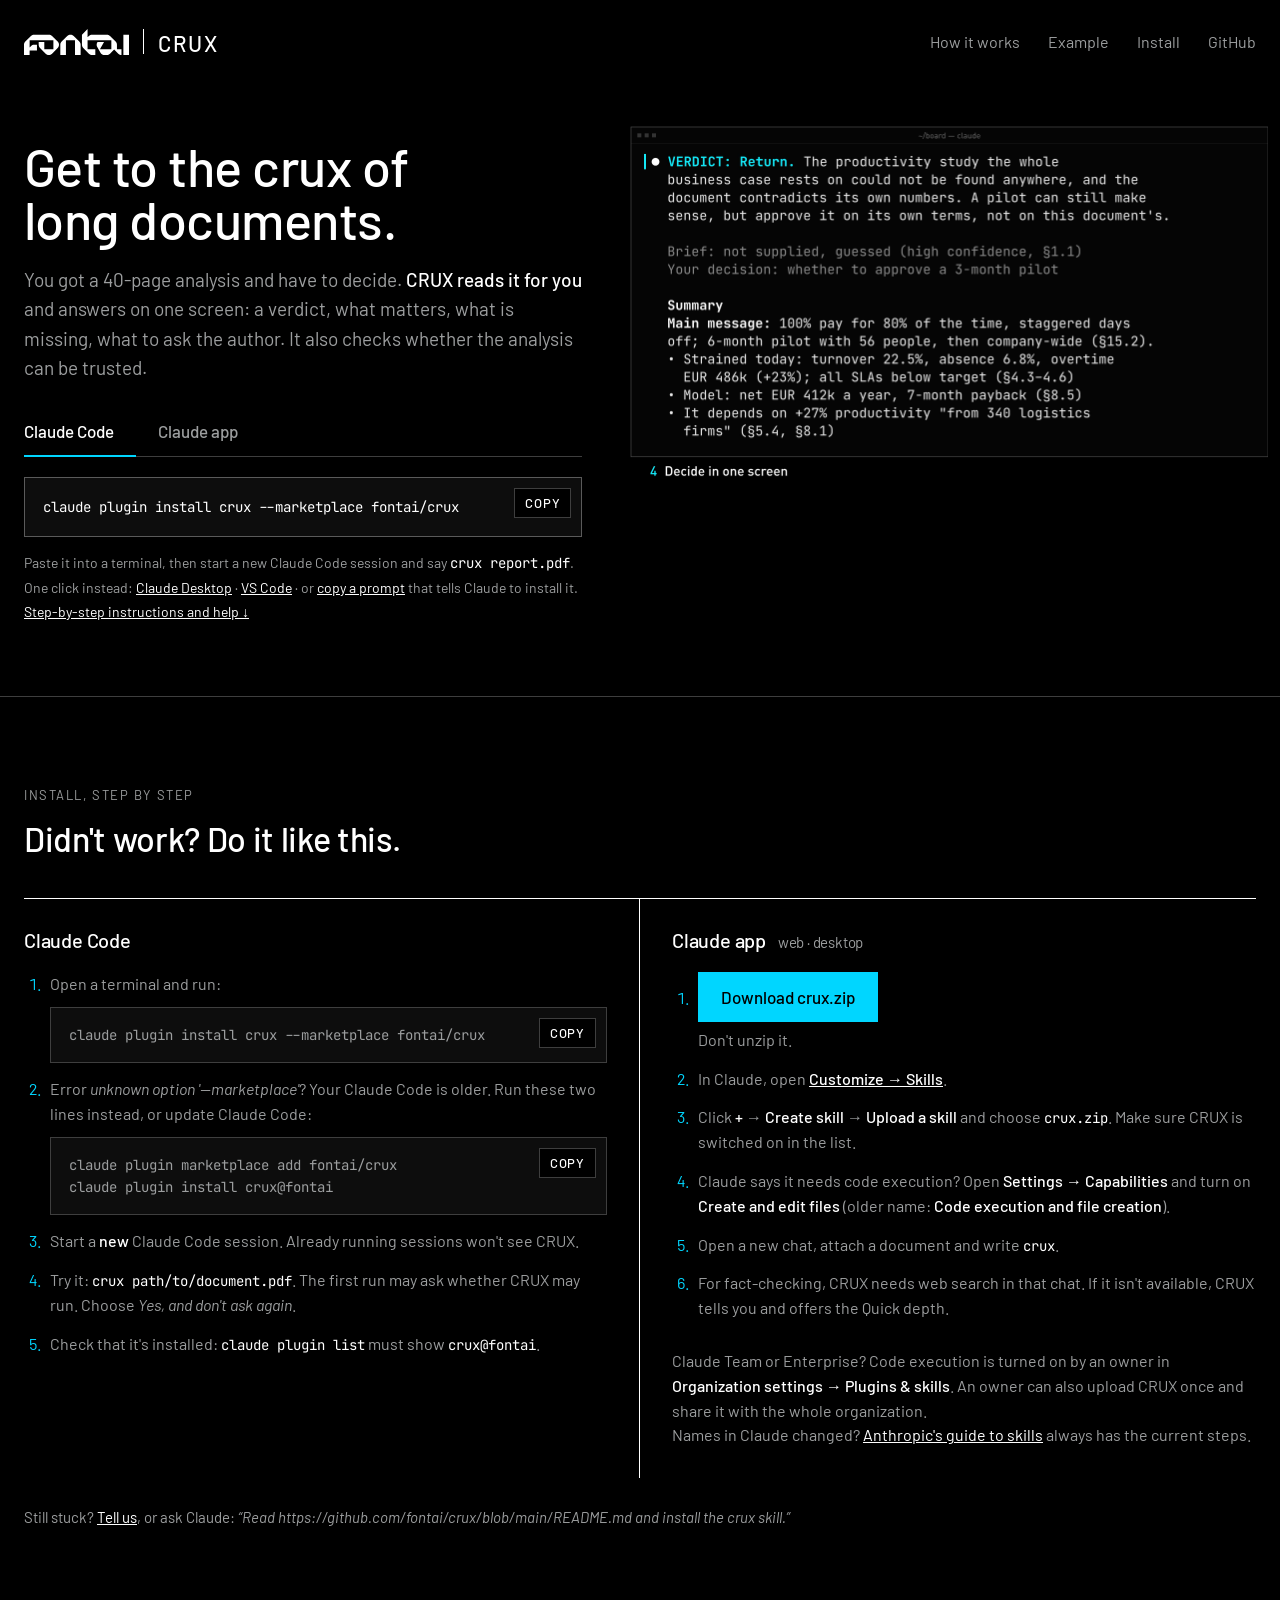
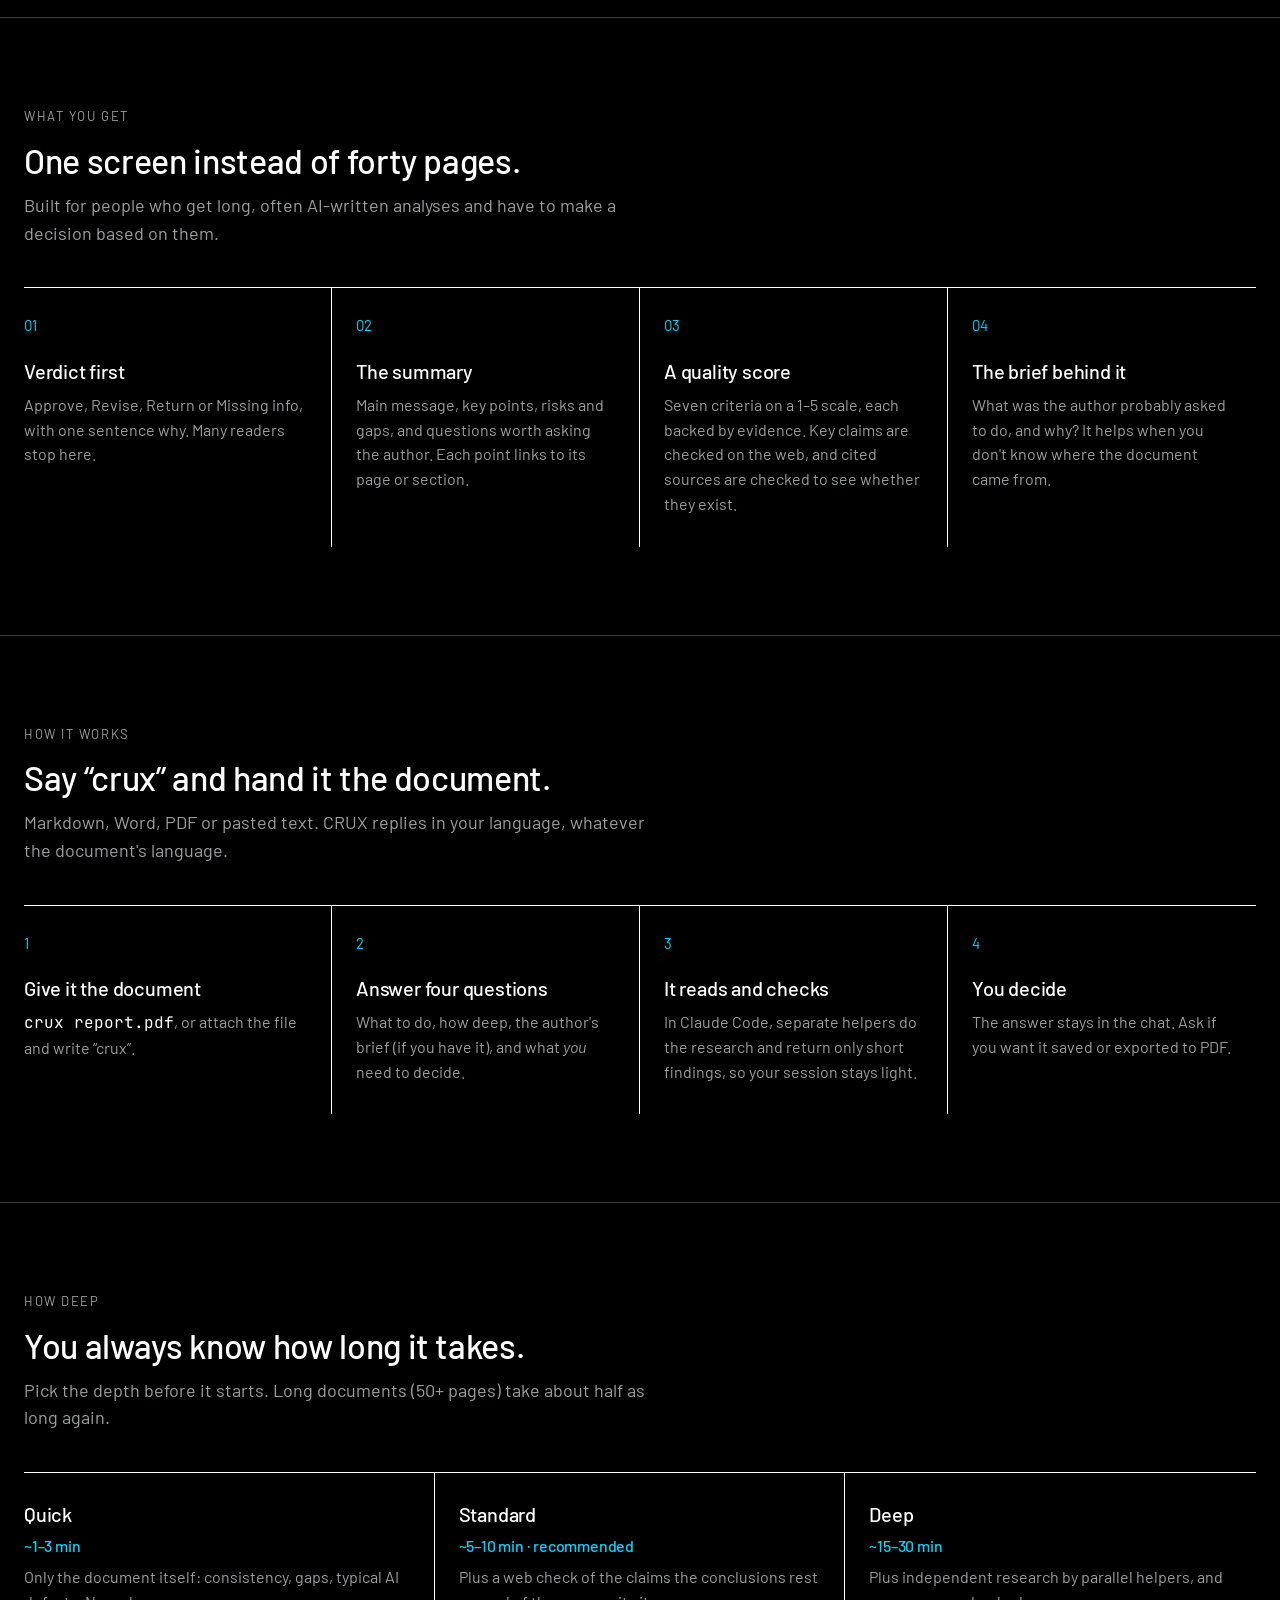
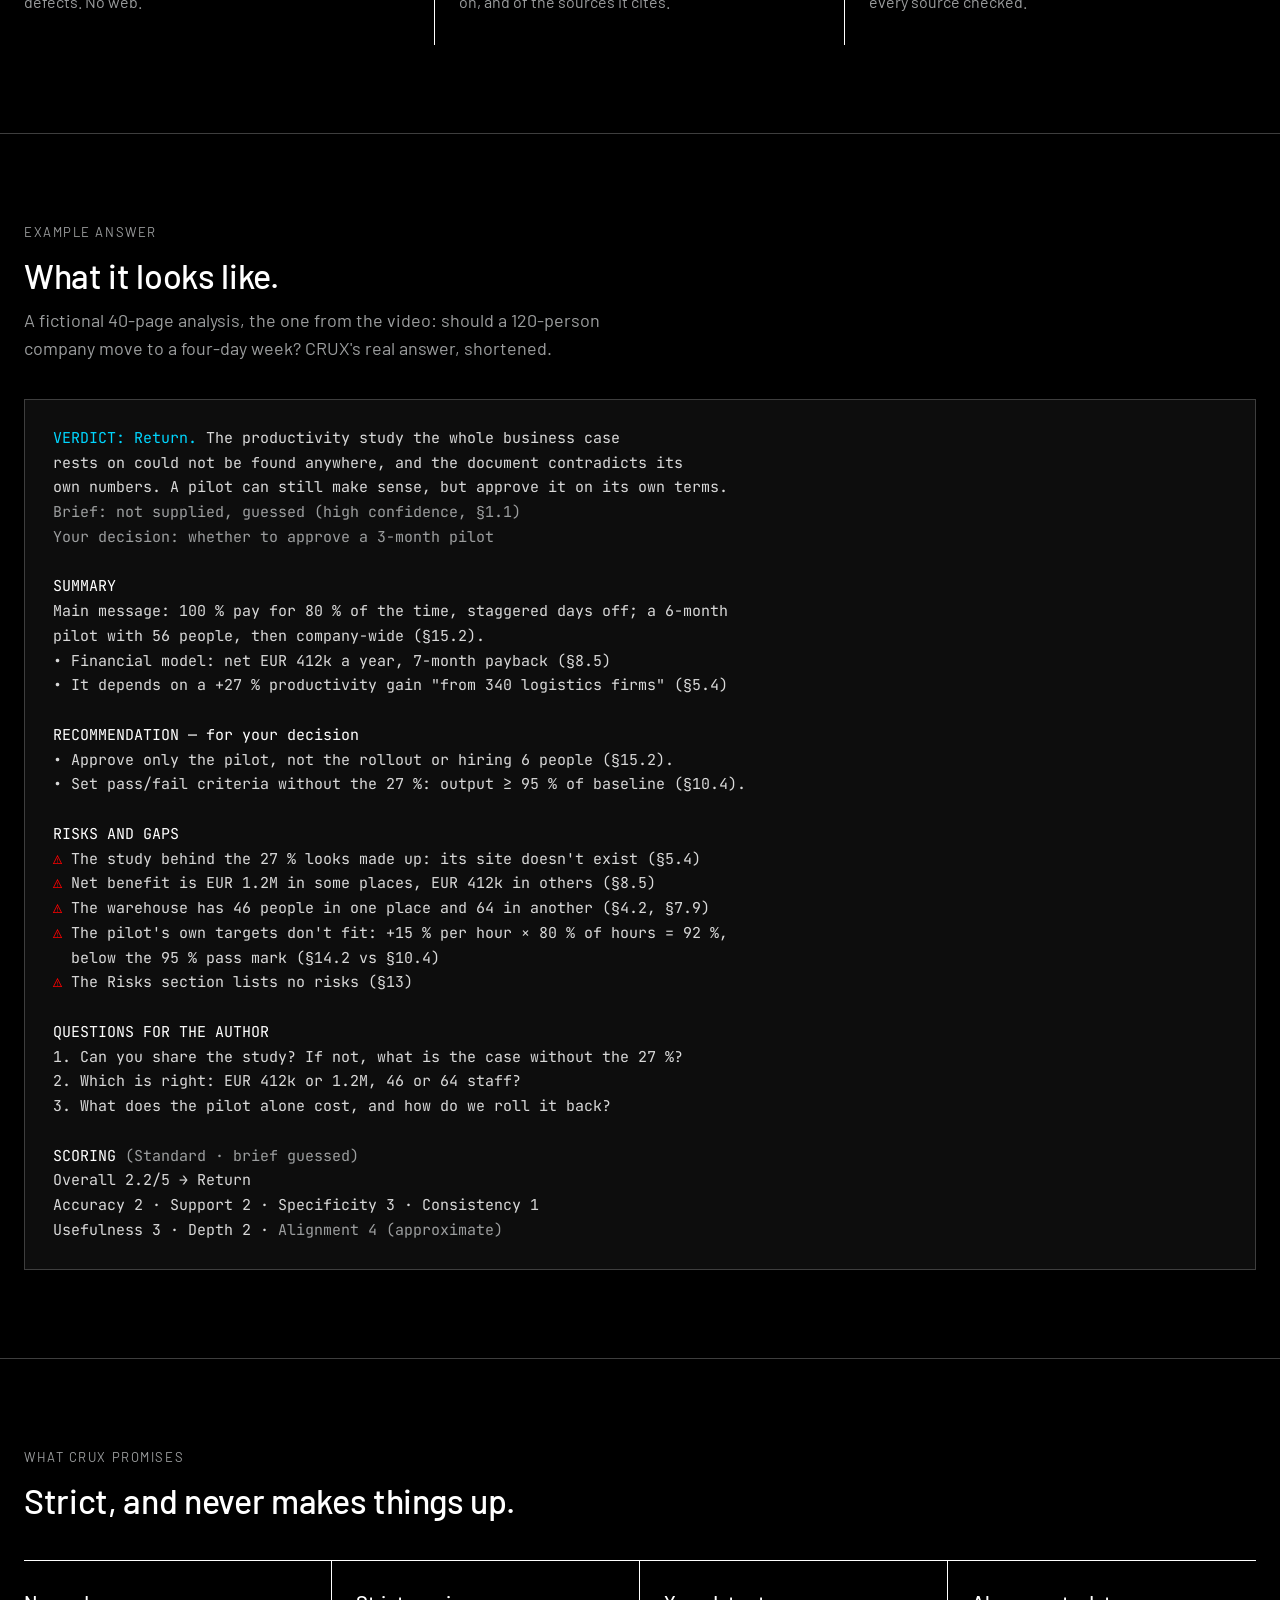
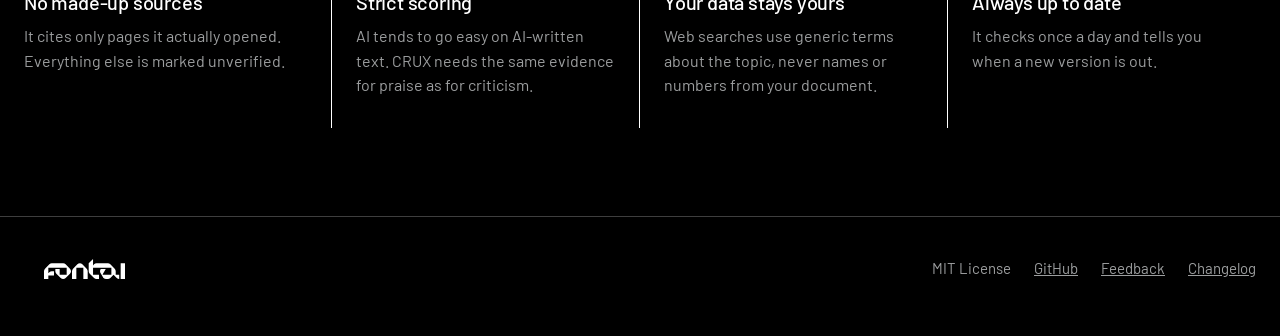
==== commit 5871b806: "Claude app install: exact current path and labels (Customize → Skills, Create and edit files), drop " ====
--- a/site/index.html
+++ b/site/index.html
@@ -50,7 +50,7 @@
       "description": "A free skill for Claude that reads long documents and answers on one screen: a verdict, the key points, risks and gaps, questions for the author, and an evidence-based quality score with fact and source checking.",
       "applicationCategory": "BusinessApplication",
       "applicationSubCategory": "Claude skill",
-      "operatingSystem": "Claude Code, Claude app (web, desktop, mobile)",
+      "operatingSystem": "Claude Code, Claude app (web, desktop)",
       "isAccessibleForFree": true,
       "offers": { "@type": "Offer", "price": "0", "priceCurrency": "USD" },
       "license": "https://opensource.org/licenses/MIT",
@@ -162,7 +162,7 @@
   .steps { margin: 16px 0 0 20px; color: var(--muted); font-size: 16px; }
   .steps li { margin-bottom: 14px; padding-left: 6px; }
   .steps li::marker { color: var(--accent); }
-  .steps strong { color: var(--white); font-weight: 500; }
+  .steps strong, .note strong { color: var(--white); font-weight: 500; }
   .steps code, .note code { font-family: var(--mono); color: var(--white); font-size: 14px; }
   .steps a:not(.btn), .note a { color: var(--white); }
   .steps .code { margin-top: 10px; font-size: 14px; white-space: pre-wrap; overflow-wrap: anywhere; padding-right: 84px; }
@@ -257,7 +257,7 @@
         </div>
         <div class="panel" id="p-app" role="tabpanel" aria-labelledby="t-app" hidden>
           <a class="btn primary" href="https://github.com/fontai/crux/releases/latest/download/crux.zip">Download crux.zip</a>
-          <p class="alts">Then upload it in Claude's settings, under <strong>Skills</strong> (<a href="https://support.claude.com/en/articles/12512180-using-skills-in-claude">Anthropic's guide</a>). Skills need code execution turned on; web search enables fact-checking. Works on web, desktop and phone, on the same account.<br><a href="#install-steps">Step-by-step instructions and help ↓</a></p>
+          <p class="alts">Then in Claude: <a href="https://claude.ai/customize/skills"><strong>Customize → Skills</strong></a> → <strong>+</strong> → <strong>Create skill</strong> → <strong>Upload a skill</strong> → choose <code>crux.zip</code>.<br><a href="#install-steps">Step-by-step instructions and help ↓</a></p>
         </div>
       </div>
       </div>
@@ -286,16 +286,16 @@
           </ol>
         </div>
         <div>
-          <h3>Claude app <span class="sub">web · desktop · phone</span></h3>
+          <h3>Claude app <span class="sub">web · desktop</span></h3>
           <ol class="steps">
             <li><a class="btn primary" href="https://github.com/fontai/crux/releases/latest/download/crux.zip">Download crux.zip</a><br>Don't unzip it.</li>
-            <li>Open Claude's <strong>settings</strong> and find <strong>Skills</strong>. On a computer is easiest. If you can't find it, follow <a href="https://support.claude.com/en/articles/12512180-using-skills-in-claude">Anthropic's guide to skills</a>.</li>
-            <li>Turn on <strong>code execution</strong>. Skills need it.</li>
-            <li>Turn on <strong>web search</strong> if you want claims and sources fact-checked.</li>
-            <li>Upload <code>crux.zip</code> as a new skill and make sure it's switched on.</li>
-            <li>Open a new chat, attach a document and write <code>crux</code>. It also works on your phone, on the same account.</li>
+            <li>In Claude, open <a href="https://claude.ai/customize/skills"><strong>Customize → Skills</strong></a>.</li>
+            <li>Click <strong>+</strong> → <strong>Create skill</strong> → <strong>Upload a skill</strong> and choose <code>crux.zip</code>. Make sure CRUX is switched on in the list.</li>
+            <li>Claude says it needs code execution? Open <strong>Settings → Capabilities</strong> and turn on <strong>Create and edit files</strong> (older name: <strong>Code execution and file creation</strong>).</li>
+            <li>Open a new chat, attach a document and write <code>crux</code>.</li>
+            <li>For fact-checking, CRUX needs web search in that chat. If it isn't available, CRUX tells you and offers the Quick depth.</li>
           </ol>
-          <p class="note">Your company uses Claude Team or Enterprise? An owner can upload it once and share it with the whole organization.</p>
+          <p class="note">Claude Team or Enterprise? Code execution is turned on by an owner in <strong>Organization settings → Plugins &amp; skills</strong>. An owner can also upload CRUX once and share it with the whole organization.<br>Names in Claude changed? <a href="https://support.claude.com/en/articles/12512180-using-skills-in-claude">Anthropic's guide to skills</a> always has the current steps.</p>
         </div>
       </div>
       <p class="note">Still stuck? <a href="https://github.com/fontai/crux/issues">Tell us</a>, or ask Claude: <em>“Read https://github.com/fontai/crux/blob/main/README.md and install the crux skill.”</em></p>
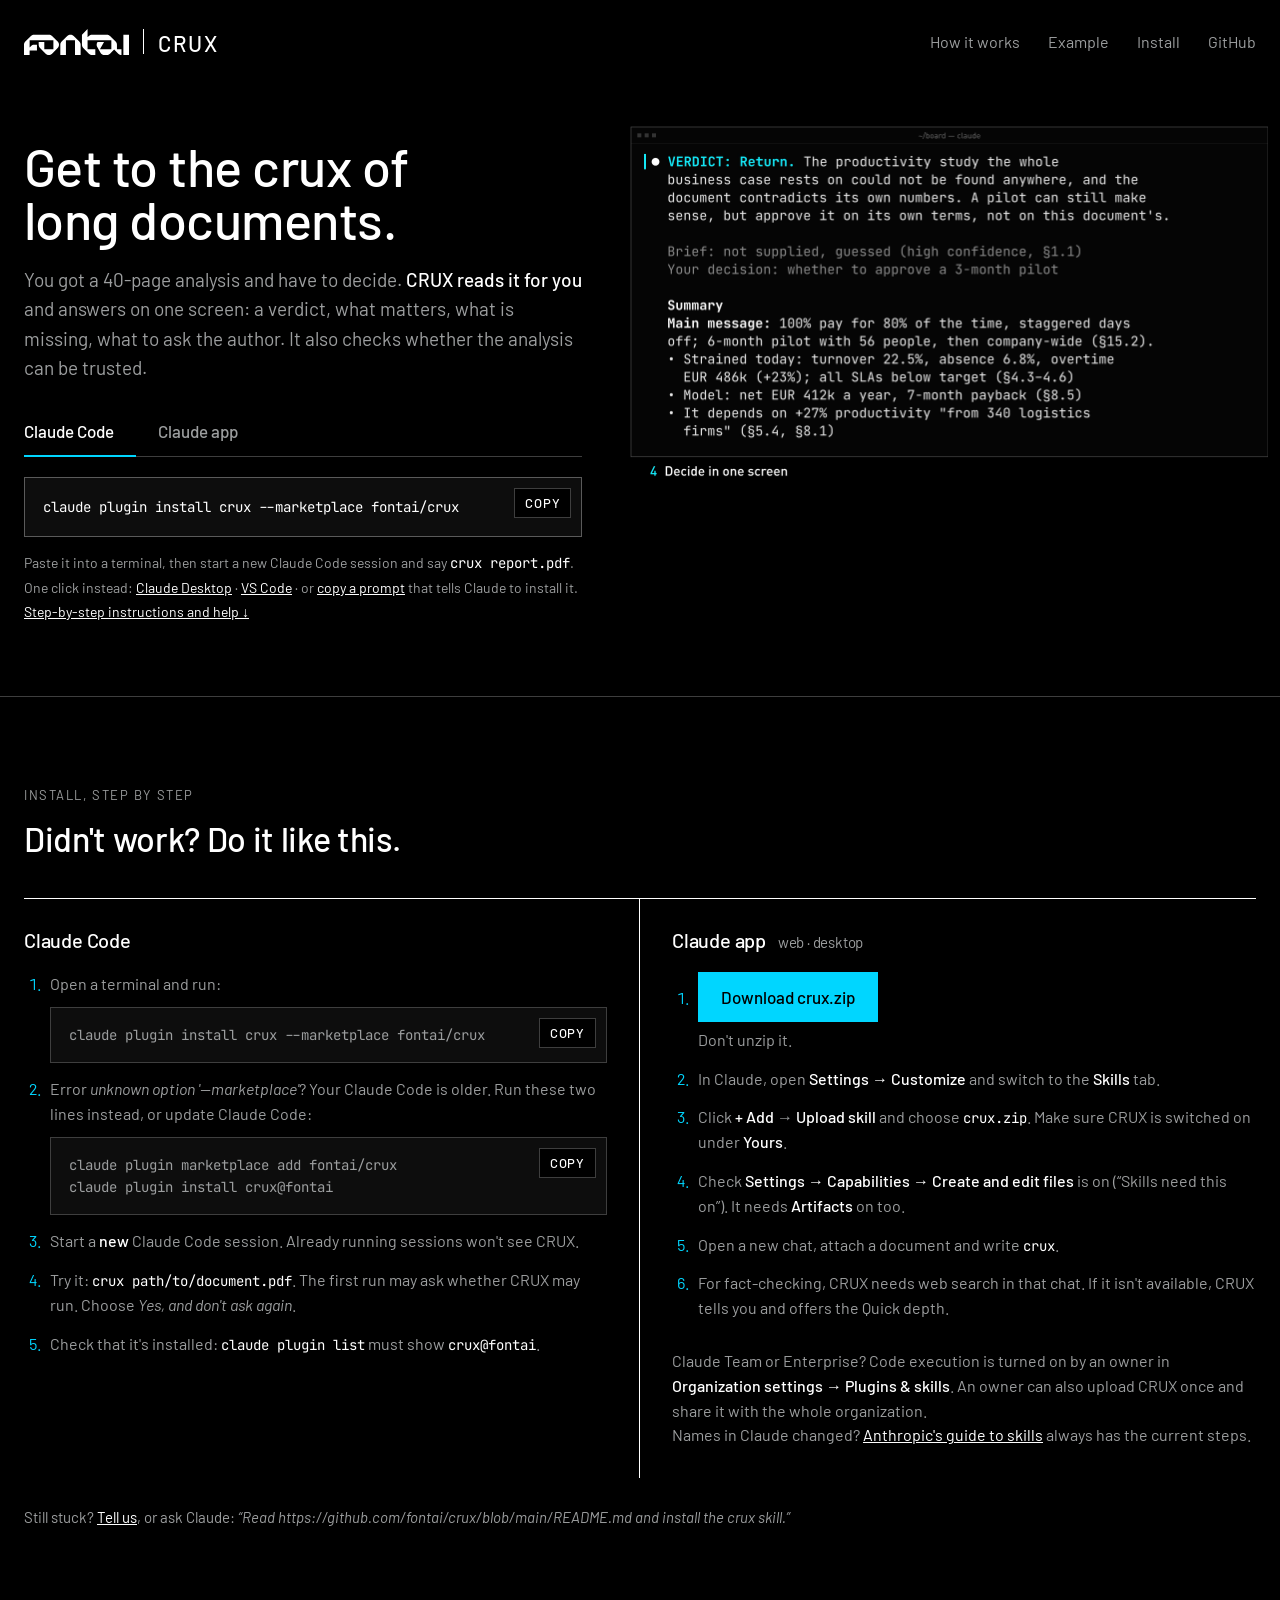
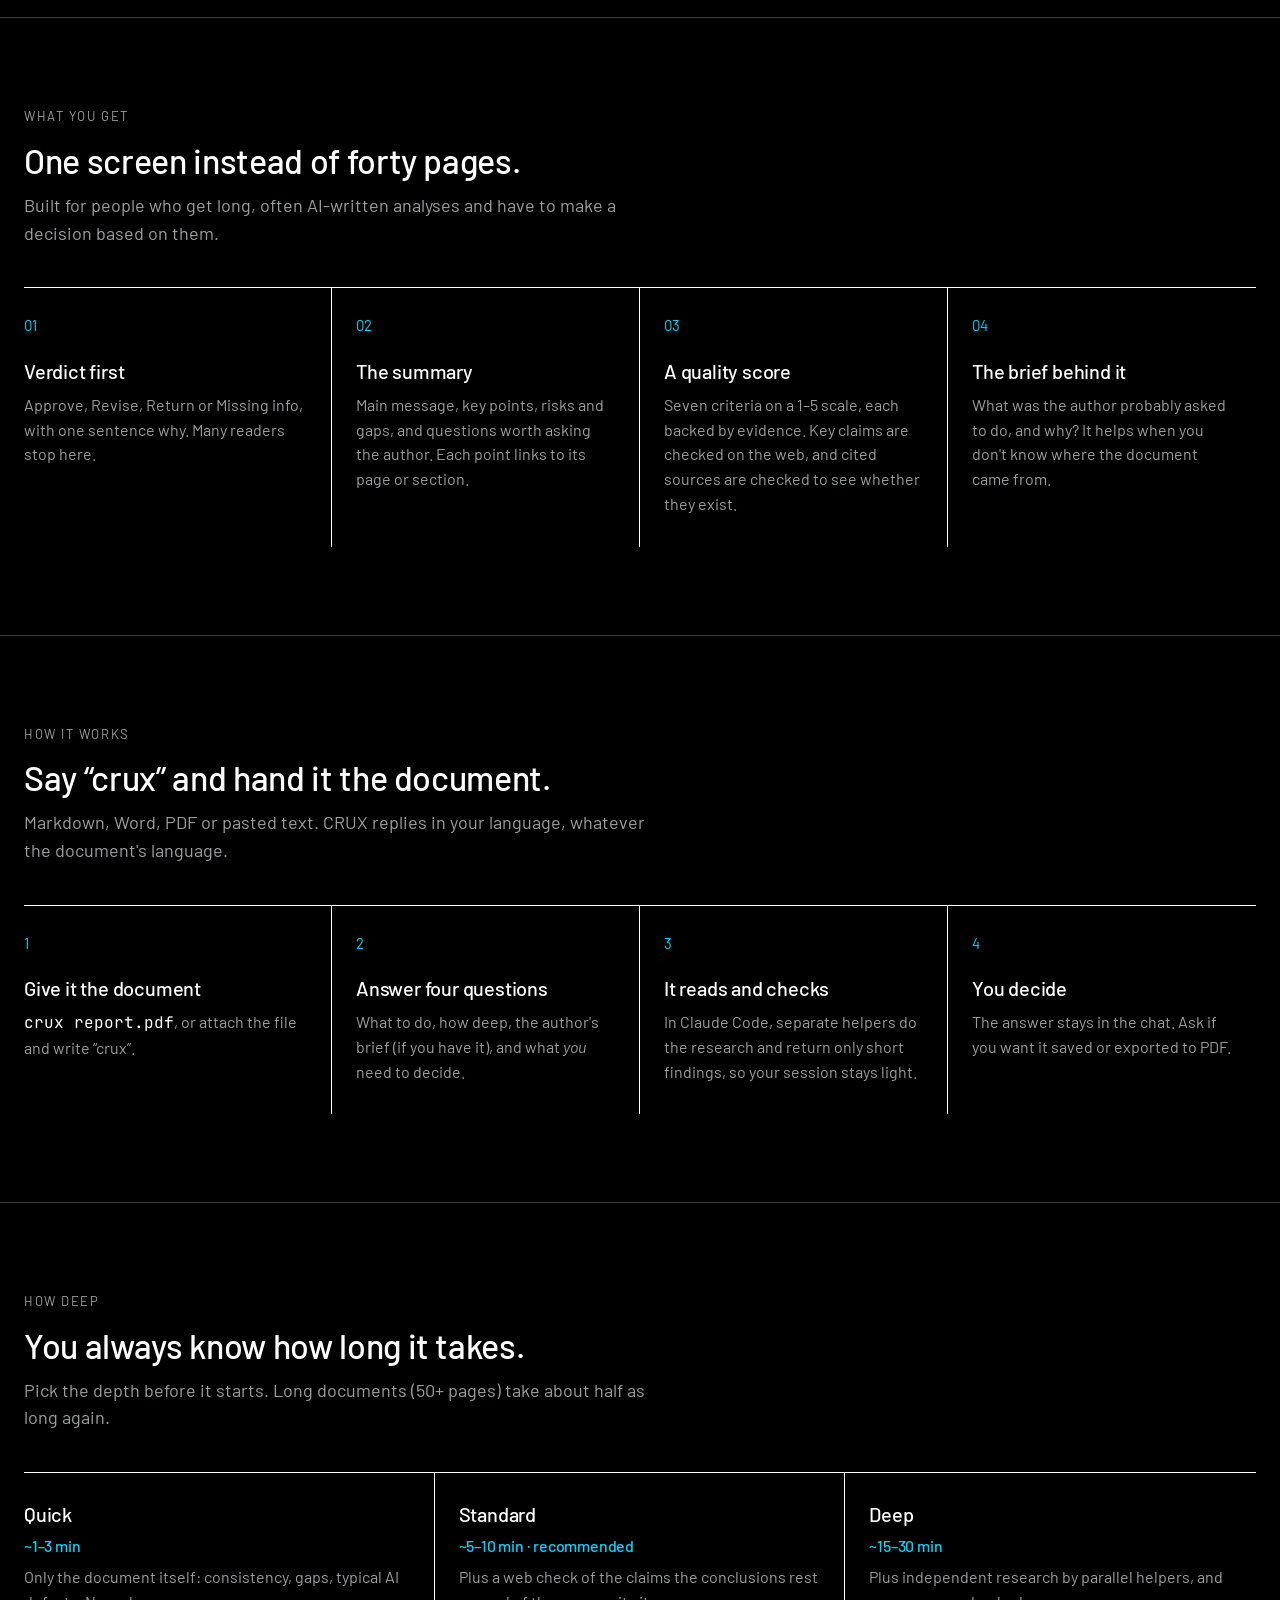
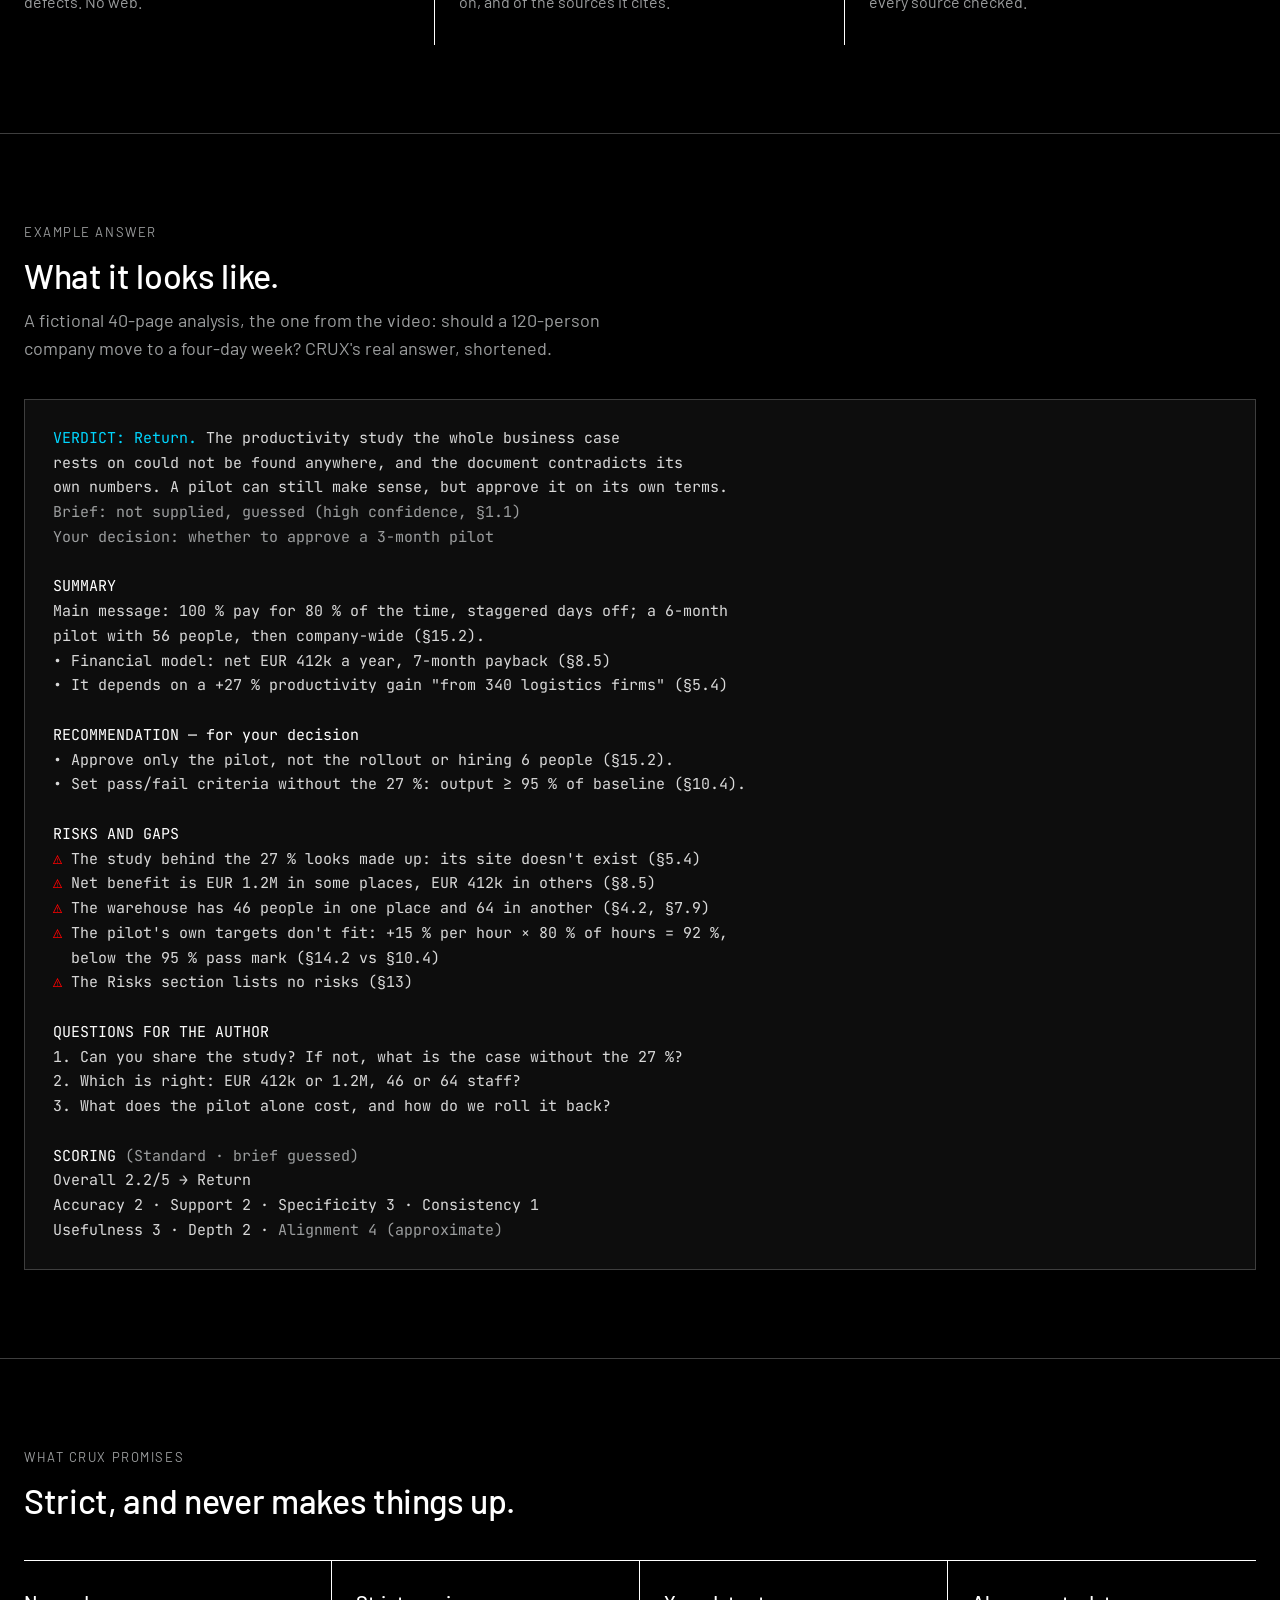
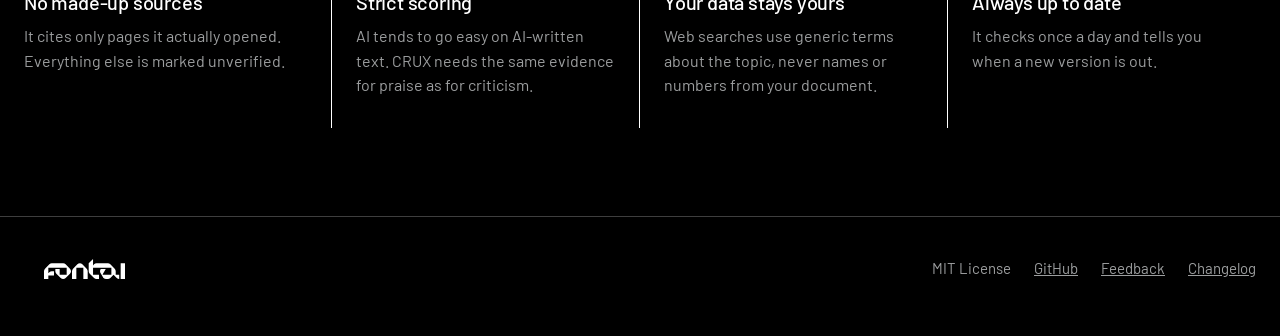
==== commit 3b5b81a7: "Claude app install: labels taken from the real Claude Desktop UI (Settings → Customize → Skills → + " ====
--- a/site/index.html
+++ b/site/index.html
@@ -257,7 +257,7 @@
         </div>
         <div class="panel" id="p-app" role="tabpanel" aria-labelledby="t-app" hidden>
           <a class="btn primary" href="https://github.com/fontai/crux/releases/latest/download/crux.zip">Download crux.zip</a>
-          <p class="alts">Then in Claude: <a href="https://claude.ai/customize/skills"><strong>Customize → Skills</strong></a> → <strong>+</strong> → <strong>Create skill</strong> → <strong>Upload a skill</strong> → choose <code>crux.zip</code>.<br><a href="#install-steps">Step-by-step instructions and help ↓</a></p>
+          <p class="alts">Then in Claude: <strong>Settings → Customize → Skills</strong> → <strong>+ Add</strong> → <strong>Upload skill</strong> → choose <code>crux.zip</code>.<br><a href="#install-steps">Step-by-step instructions and help ↓</a></p>
         </div>
       </div>
       </div>
@@ -289,9 +289,9 @@
           <h3>Claude app <span class="sub">web · desktop</span></h3>
           <ol class="steps">
             <li><a class="btn primary" href="https://github.com/fontai/crux/releases/latest/download/crux.zip">Download crux.zip</a><br>Don't unzip it.</li>
-            <li>In Claude, open <a href="https://claude.ai/customize/skills"><strong>Customize → Skills</strong></a>.</li>
-            <li>Click <strong>+</strong> → <strong>Create skill</strong> → <strong>Upload a skill</strong> and choose <code>crux.zip</code>. Make sure CRUX is switched on in the list.</li>
-            <li>Claude says it needs code execution? Open <strong>Settings → Capabilities</strong> and turn on <strong>Create and edit files</strong> (older name: <strong>Code execution and file creation</strong>).</li>
+            <li>In Claude, open <strong>Settings → Customize</strong> and switch to the <strong>Skills</strong> tab.</li>
+            <li>Click <strong>+ Add</strong> → <strong>Upload skill</strong> and choose <code>crux.zip</code>. Make sure CRUX is switched on under <strong>Yours</strong>.</li>
+            <li>Check <strong>Settings → Capabilities → Create and edit files</strong> is on (“Skills need this on”). It needs <strong>Artifacts</strong> on too.</li>
             <li>Open a new chat, attach a document and write <code>crux</code>.</li>
             <li>For fact-checking, CRUX needs web search in that chat. If it isn't available, CRUX tells you and offers the Quick depth.</li>
           </ol>
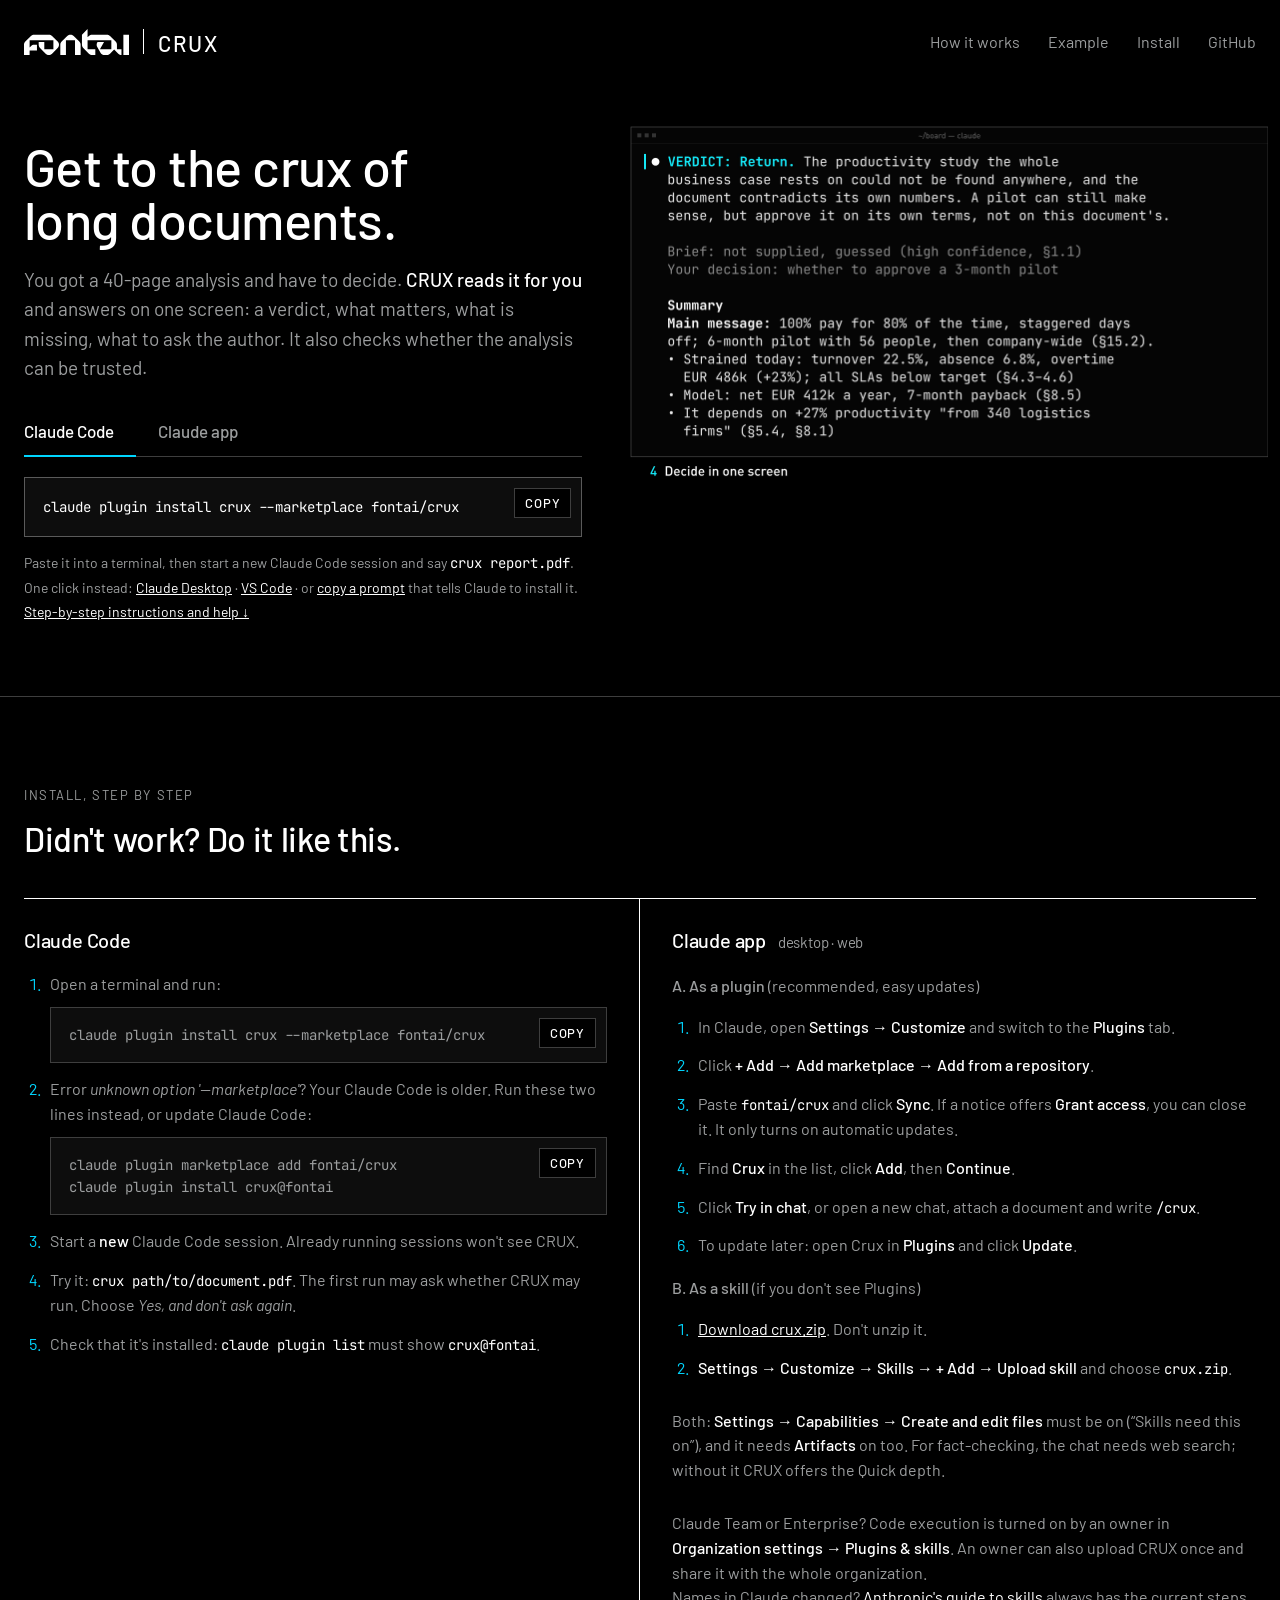
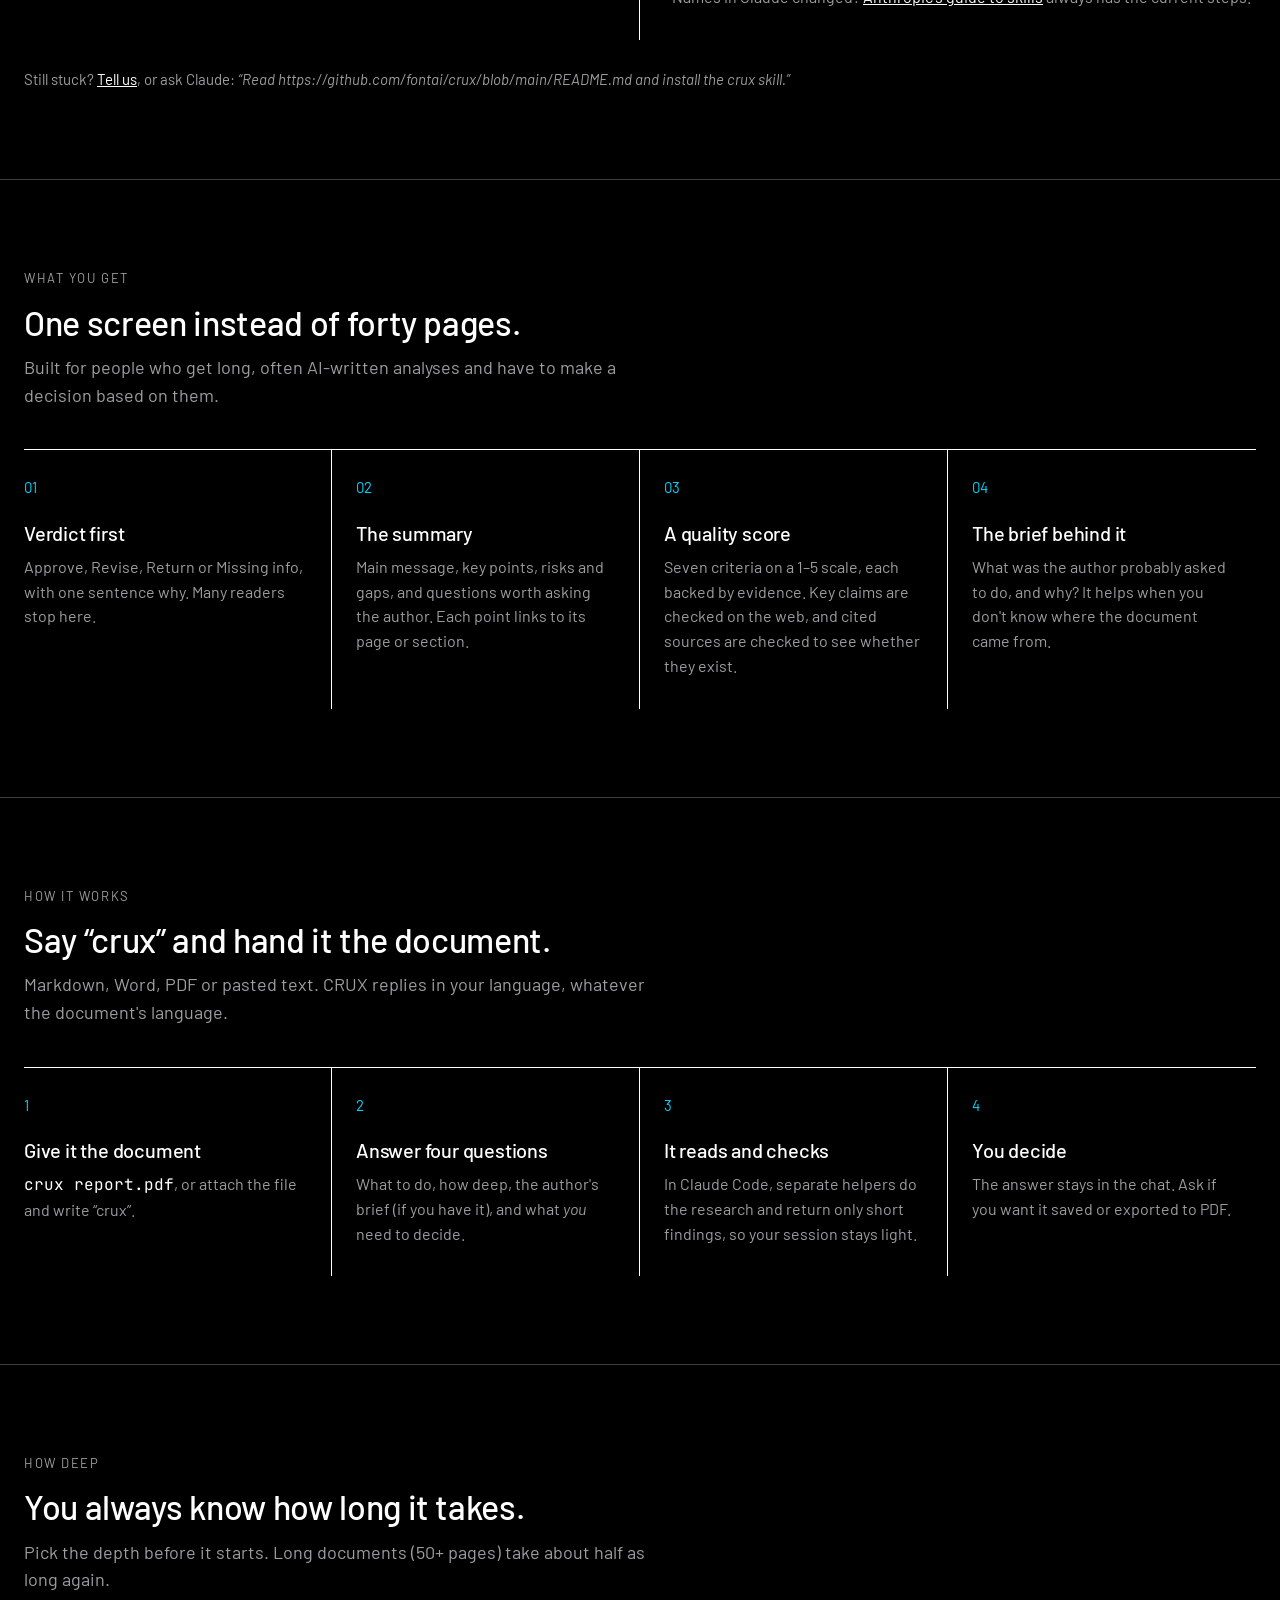
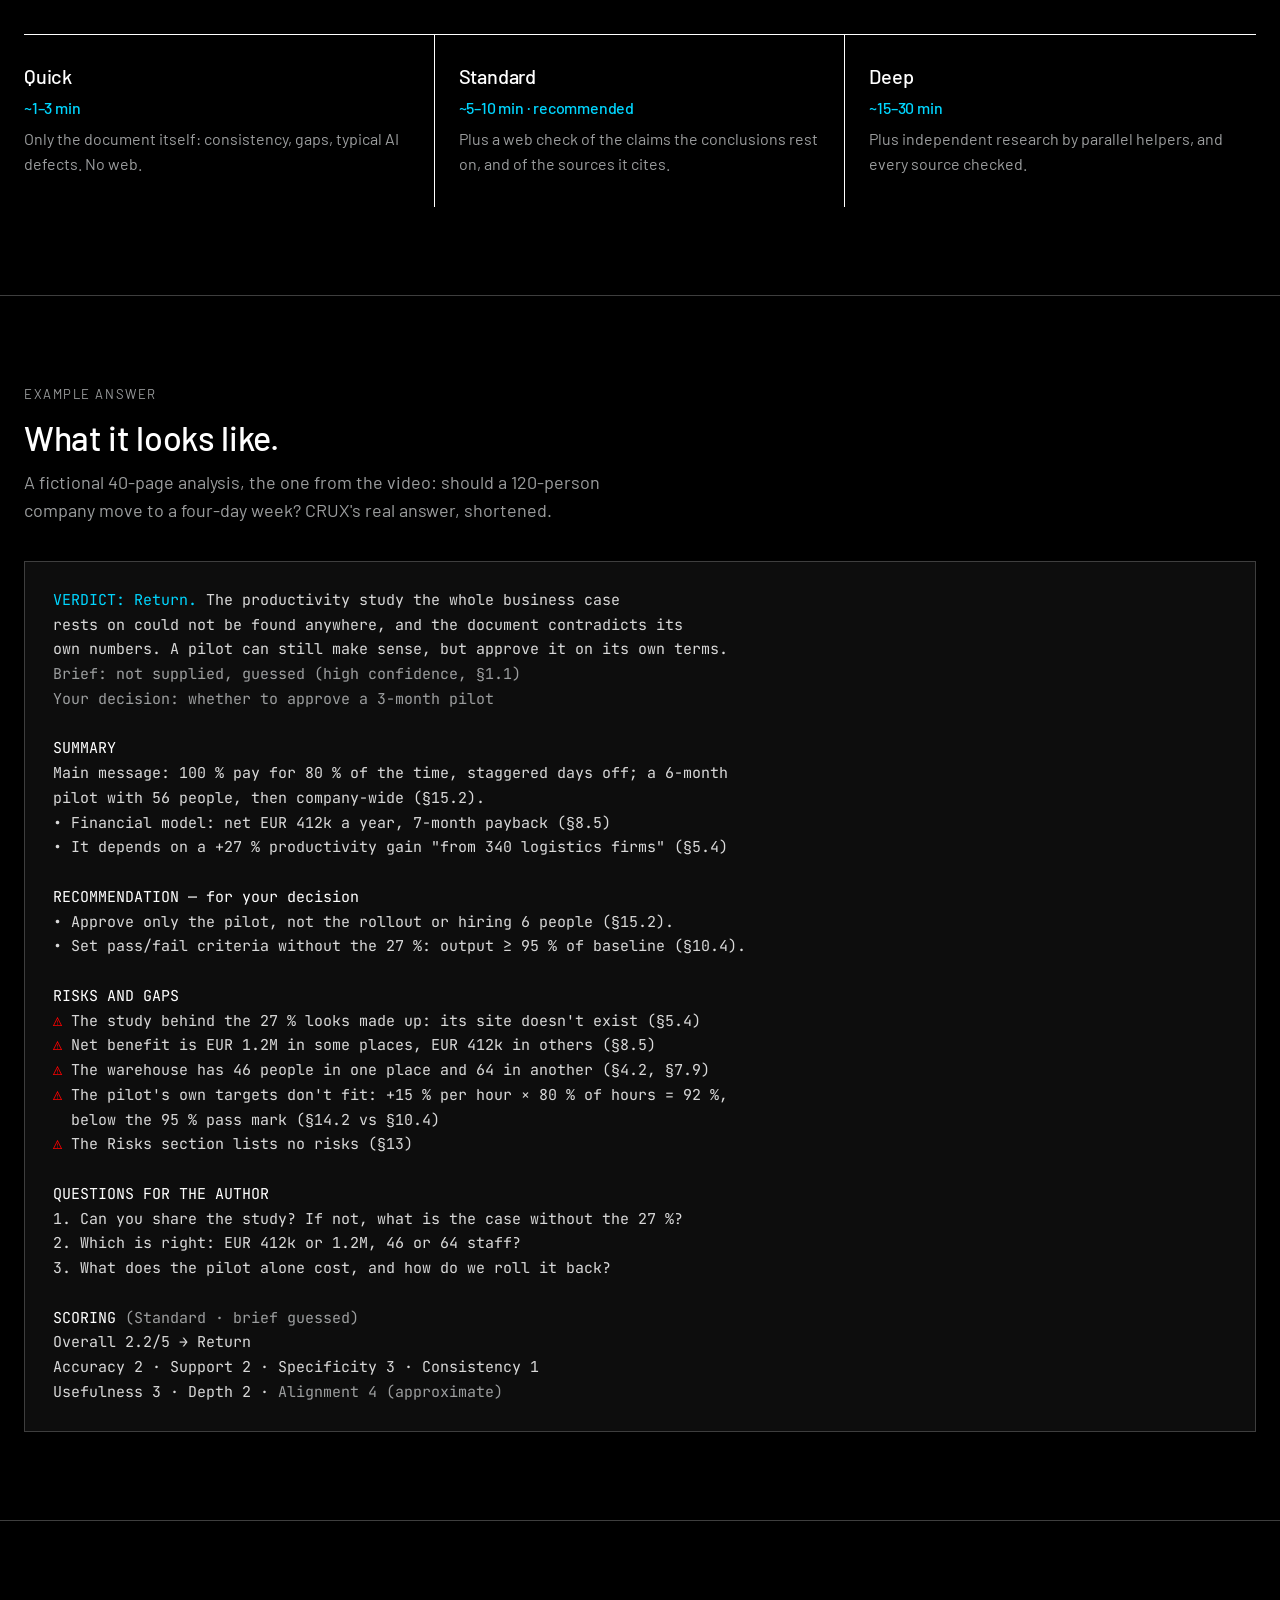
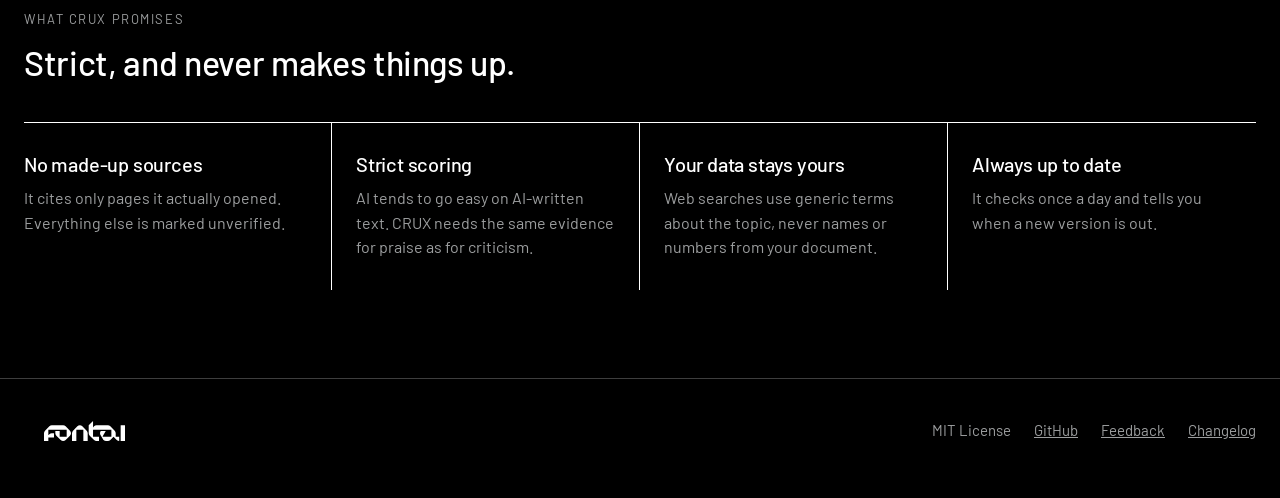
==== commit c8df36d1: "0.1.3: Claude app install via marketplace, icon and author, no script pre-approval The Claude app fl" ====
--- a/site/index.html
+++ b/site/index.html
@@ -168,6 +168,8 @@
   .steps .code { margin-top: 10px; font-size: 14px; white-space: pre-wrap; overflow-wrap: anywhere; padding-right: 84px; }
   .steps .btn { margin-bottom: 6px; }
   .note { color: var(--muted); font-size: 15px; margin-top: 28px; }
+  .steps-intro { color: var(--white); font-size: 16px; margin-top: 18px; }
+  .steps-intro strong { font-weight: 500; }
 
   /* example output */
   .term { background: #0d0d0d; border: 1px solid var(--rule); margin-top: 36px; font: 400 15px/1.65 var(--mono); padding: 26px 28px; overflow-x: auto; white-space: pre-wrap; color: #d9d9d9; }
@@ -256,8 +258,9 @@
           One click instead: <a href="claude://code/new?q=Read%20https%3A%2F%2Fgithub.com%2Ffontai%2Fcrux%2Fblob%2Fmain%2FREADME.md%20and%20install%20the%20crux%20skill.">Claude Desktop</a> · <a href="vscode://anthropic.claude-code/install-plugin?plugin=crux&amp;marketplace=fontai/crux">VS Code</a> · or <a href="#" class="copy-prompt" data-text="Read https://github.com/fontai/crux/blob/main/README.md and install the crux skill.">copy a prompt</a> that tells Claude to install it.<br><a href="#install-steps">Step-by-step instructions and help ↓</a></p>
         </div>
         <div class="panel" id="p-app" role="tabpanel" aria-labelledby="t-app" hidden>
-          <a class="btn primary" href="https://github.com/fontai/crux/releases/latest/download/crux.zip">Download crux.zip</a>
-          <p class="alts">Then in Claude: <strong>Settings → Customize → Skills</strong> → <strong>+ Add</strong> → <strong>Upload skill</strong> → choose <code>crux.zip</code>.<br><a href="#install-steps">Step-by-step instructions and help ↓</a></p>
+          <div class="code big"><span>fontai/crux</span><button class="copy" type="button">Copy</button></div>
+          <p class="alts">In Claude: <strong>Settings → Customize → Plugins → + Add → Add marketplace → Add from a repository</strong>, paste <code>fontai/crux</code>, click <strong>Sync</strong>, then <strong>Add</strong> next to Crux.<br>
+          Or <a href="https://github.com/fontai/crux/releases/latest/download/crux.zip">download crux.zip</a> and upload it as a skill.<br><a href="#install-steps">Step-by-step instructions and help ↓</a></p>
         </div>
       </div>
       </div>
@@ -286,15 +289,22 @@
           </ol>
         </div>
         <div>
-          <h3>Claude app <span class="sub">web · desktop</span></h3>
+          <h3>Claude app <span class="sub">desktop · web</span></h3>
+          <p class="steps-intro"><strong>A. As a plugin</strong> (recommended, easy updates)</p>
           <ol class="steps">
-            <li><a class="btn primary" href="https://github.com/fontai/crux/releases/latest/download/crux.zip">Download crux.zip</a><br>Don't unzip it.</li>
-            <li>In Claude, open <strong>Settings → Customize</strong> and switch to the <strong>Skills</strong> tab.</li>
-            <li>Click <strong>+ Add</strong> → <strong>Upload skill</strong> and choose <code>crux.zip</code>. Make sure CRUX is switched on under <strong>Yours</strong>.</li>
-            <li>Check <strong>Settings → Capabilities → Create and edit files</strong> is on (“Skills need this on”). It needs <strong>Artifacts</strong> on too.</li>
-            <li>Open a new chat, attach a document and write <code>crux</code>.</li>
-            <li>For fact-checking, CRUX needs web search in that chat. If it isn't available, CRUX tells you and offers the Quick depth.</li>
+            <li>In Claude, open <strong>Settings → Customize</strong> and switch to the <strong>Plugins</strong> tab.</li>
+            <li>Click <strong>+ Add → Add marketplace → Add from a repository</strong>.</li>
+            <li>Paste <code>fontai/crux</code> and click <strong>Sync</strong>. If a notice offers <strong>Grant access</strong>, you can close it. It only turns on automatic updates.</li>
+            <li>Find <strong>Crux</strong> in the list, click <strong>Add</strong>, then <strong>Continue</strong>.</li>
+            <li>Click <strong>Try in chat</strong>, or open a new chat, attach a document and write <code>/crux</code>.</li>
+            <li>To update later: open Crux in <strong>Plugins</strong> and click <strong>Update</strong>.</li>
           </ol>
+          <p class="steps-intro"><strong>B. As a skill</strong> (if you don't see Plugins)</p>
+          <ol class="steps">
+            <li><a href="https://github.com/fontai/crux/releases/latest/download/crux.zip">Download crux.zip</a>. Don't unzip it.</li>
+            <li><strong>Settings → Customize → Skills → + Add → Upload skill</strong> and choose <code>crux.zip</code>.</li>
+          </ol>
+          <p class="note">Both: <strong>Settings → Capabilities → Create and edit files</strong> must be on (“Skills need this on”), and it needs <strong>Artifacts</strong> on too. For fact-checking, the chat needs web search; without it CRUX offers the Quick depth.</p>
           <p class="note">Claude Team or Enterprise? Code execution is turned on by an owner in <strong>Organization settings → Plugins &amp; skills</strong>. An owner can also upload CRUX once and share it with the whole organization.<br>Names in Claude changed? <a href="https://support.claude.com/en/articles/12512180-using-skills-in-claude">Anthropic's guide to skills</a> always has the current steps.</p>
         </div>
       </div>
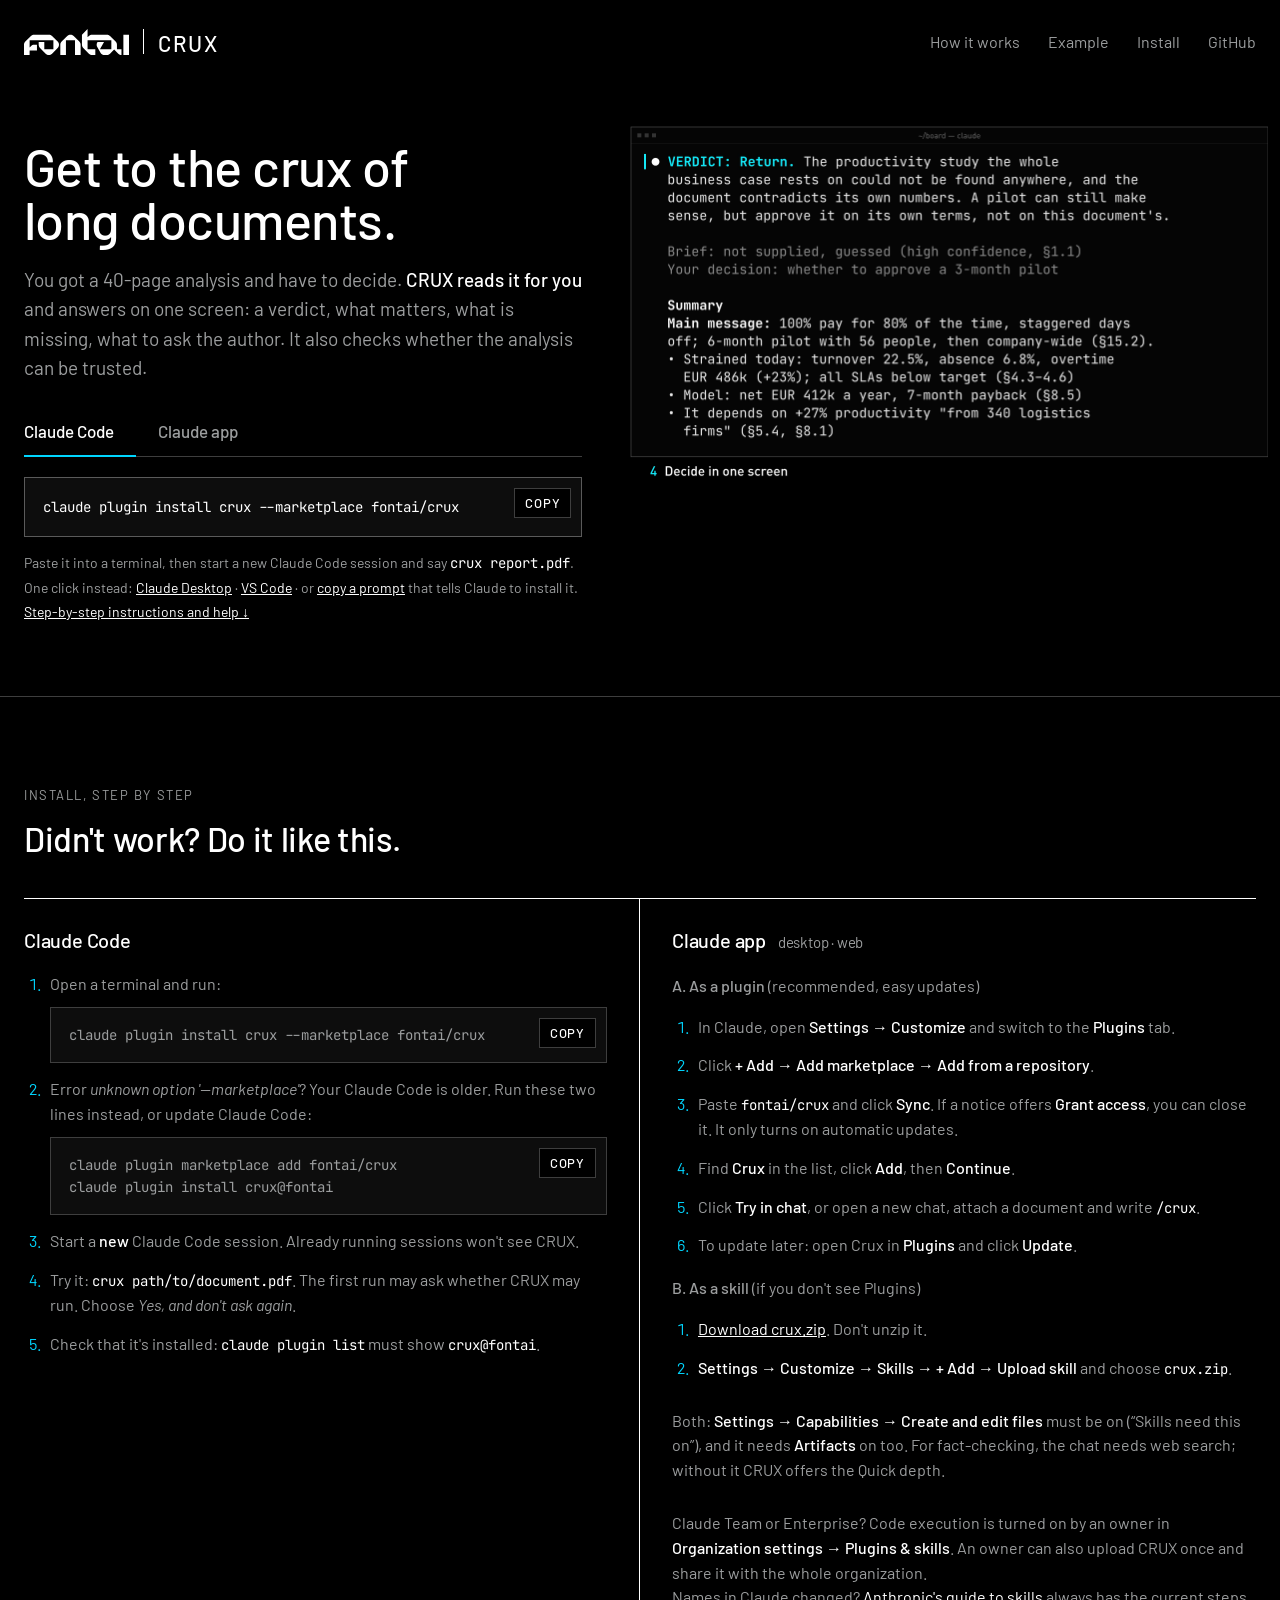
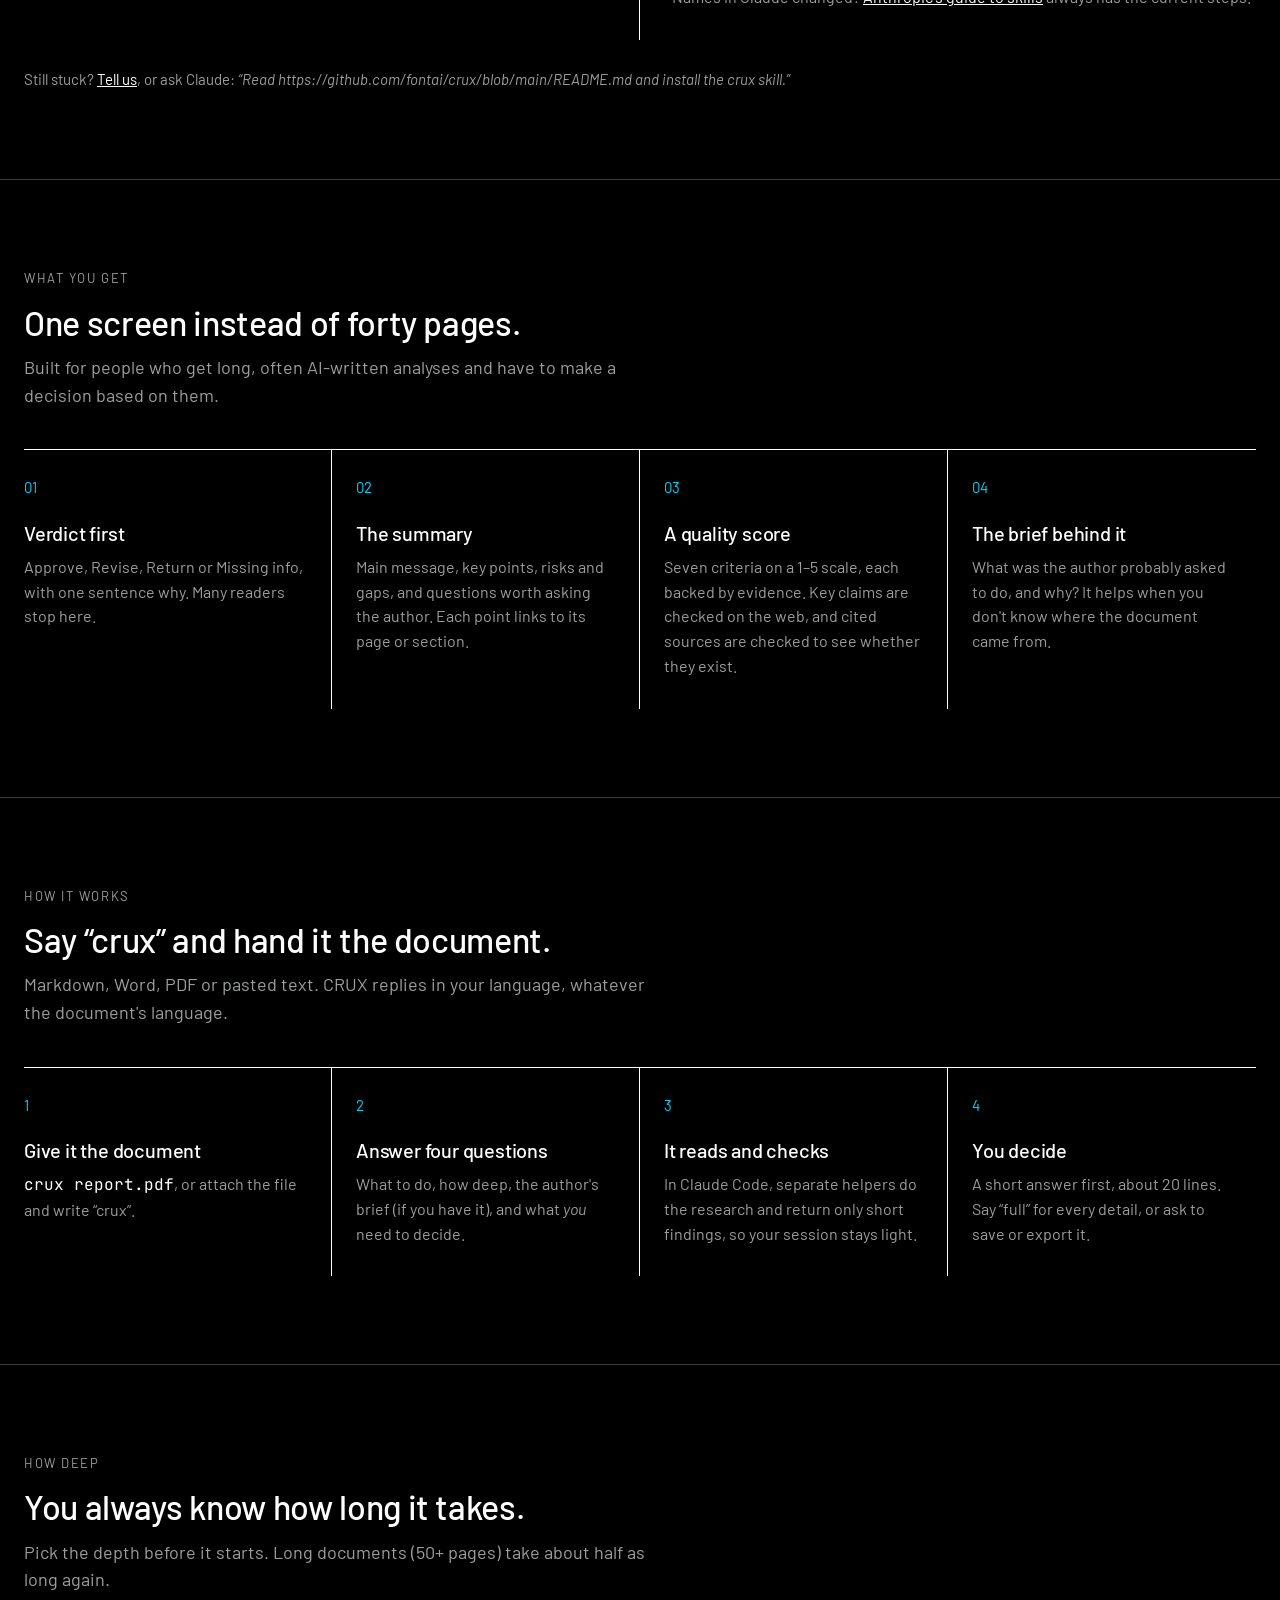
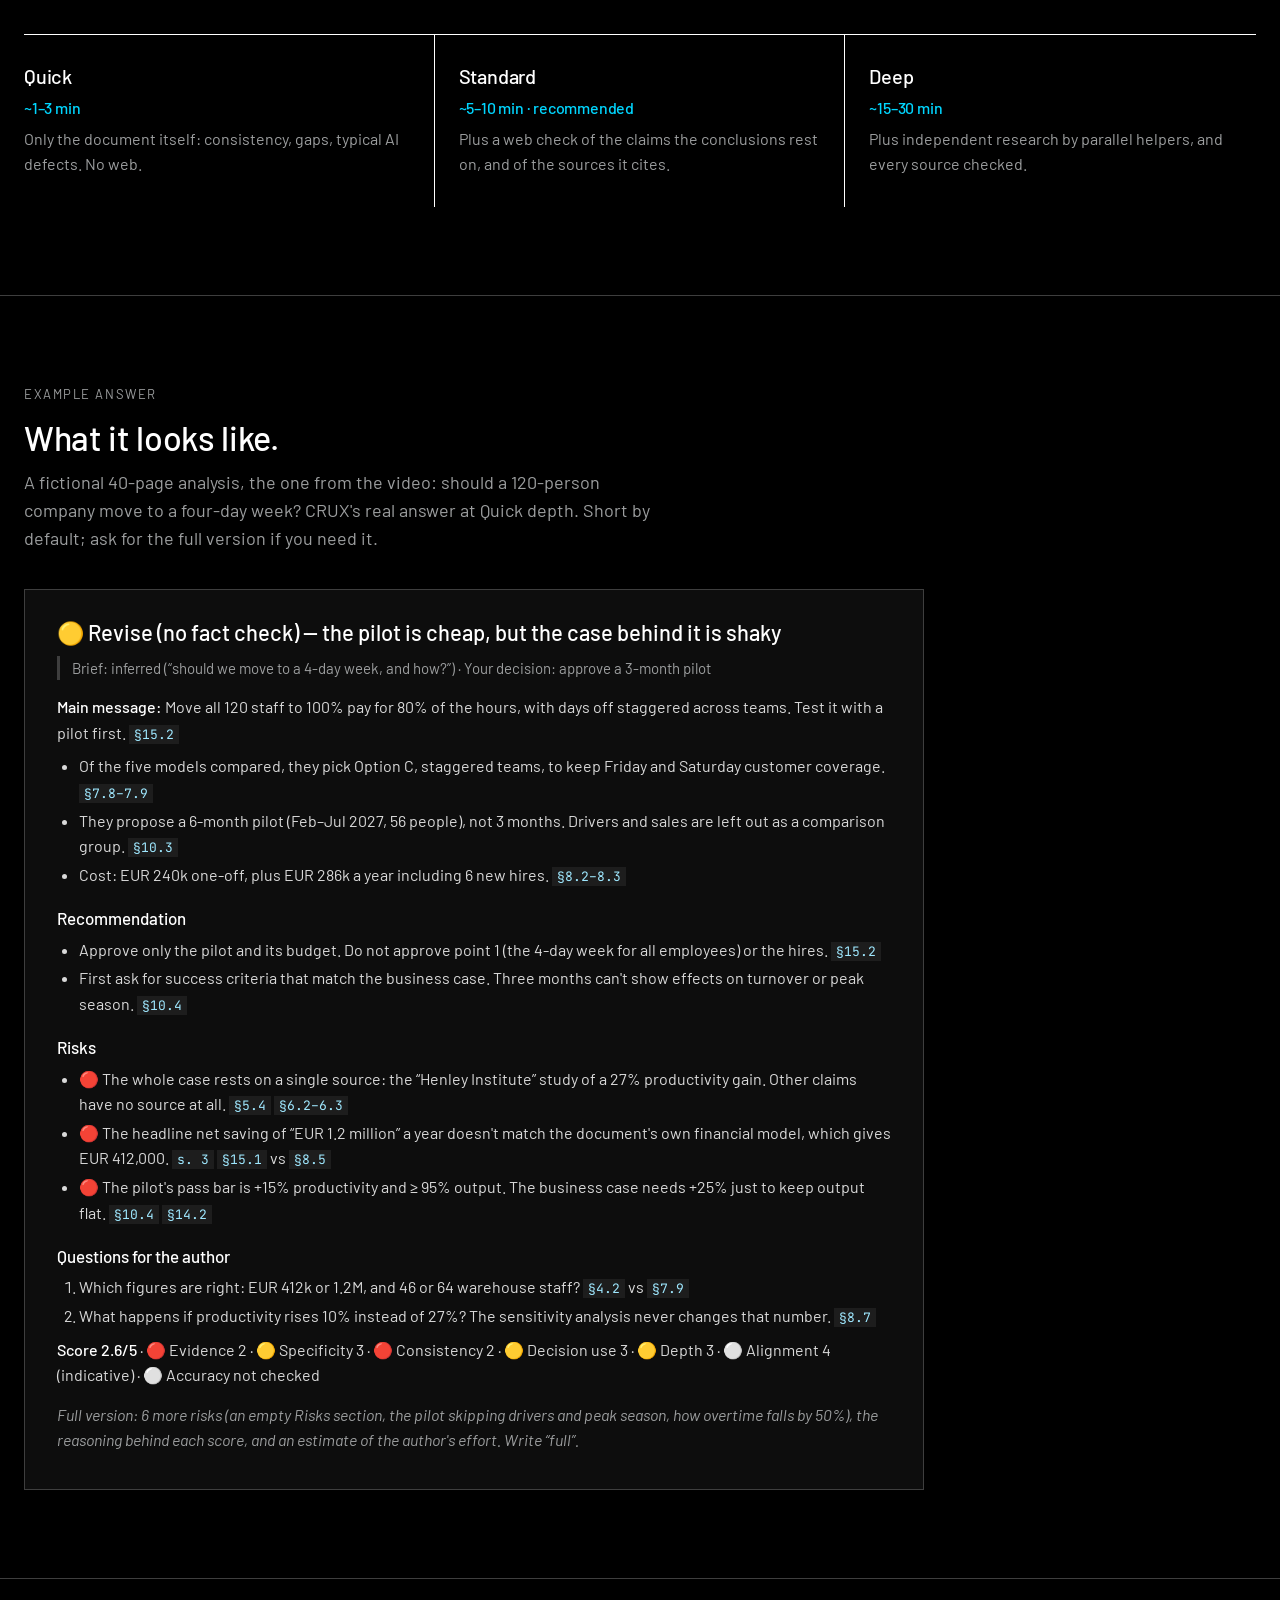
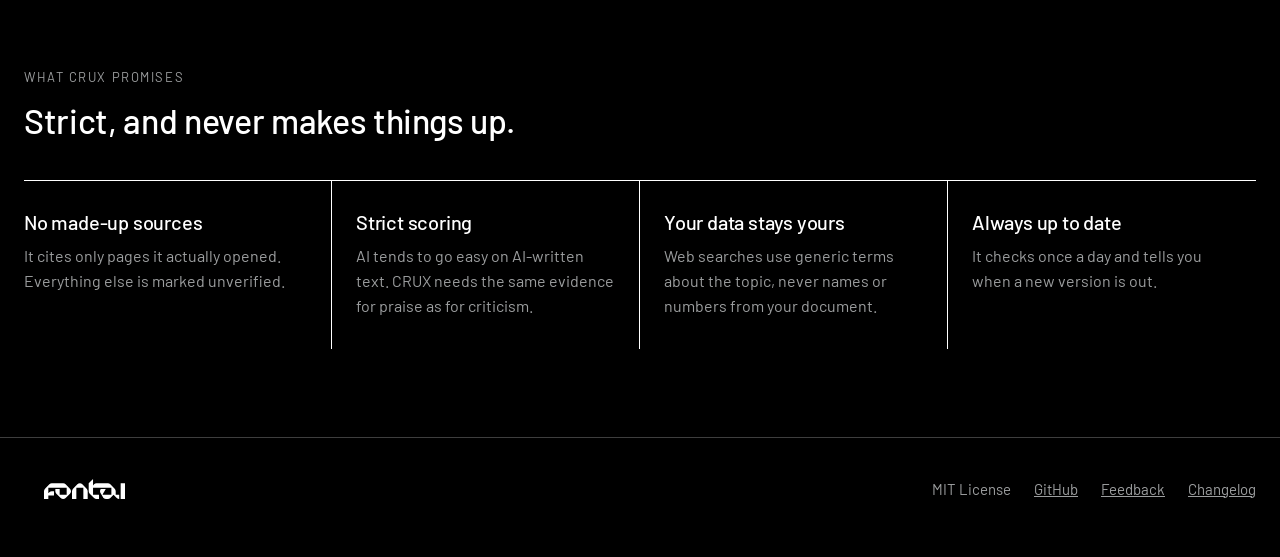
==== commit 08952d62: "0.1.4: short answer by default with an offer of the full version; colour via emoji and Markdown that" ====
--- a/site/index.html
+++ b/site/index.html
@@ -172,6 +172,18 @@
   .steps-intro strong { font-weight: 500; }
 
   /* example output */
+  .answer { background: #0d0d0d; border: 1px solid var(--rule); margin-top: 36px; padding: 28px 32px; font-size: 16px; line-height: 1.6; color: #d9d9d9; max-width: 900px; }
+  .answer h4 { font-size: 22px; font-weight: 500; color: var(--white); line-height: 1.3; }
+  .answer h5 { font-size: 17px; font-weight: 500; color: var(--white); margin: 18px 0 4px; }
+  .answer blockquote { border-left: 3px solid var(--rule); padding-left: 12px; color: var(--muted); margin: 10px 0 14px; font-size: 15px; }
+  .answer p { margin: 8px 0; }
+  .answer b { color: var(--white); font-weight: 500; }
+  .answer ul, .answer ol { padding-left: 22px; }
+  .answer li { margin: 3px 0; }
+  .answer code { font: 400 13px var(--mono); background: #1d1d1d; color: #9fe8ff; padding: 1px 5px; white-space: nowrap; }
+  .answer .more { color: var(--muted); font-style: italic; margin-top: 14px; }
+  @media (max-width: 560px) { .answer { padding: 18px 16px; font-size: 15px; } }
+
   .term { background: #0d0d0d; border: 1px solid var(--rule); margin-top: 36px; font: 400 15px/1.65 var(--mono); padding: 26px 28px; overflow-x: auto; white-space: pre-wrap; color: #d9d9d9; }
   .term b { color: var(--white); font-weight: 400; }
   .term .v { color: var(--accent); }
@@ -335,7 +347,7 @@
         <div><div class="n">1</div><h3>Give it the document</h3><p><code style="font-family:var(--mono);color:#fff">crux report.pdf</code>, or attach the file and write “crux”.</p></div>
         <div><div class="n">2</div><h3>Answer four questions</h3><p>What to do, how deep, the author's brief (if you have it), and what <em>you</em> need to decide.</p></div>
         <div><div class="n">3</div><h3>It reads and checks</h3><p>In Claude Code, separate helpers do the research and return only short findings, so your session stays light.</p></div>
-        <div><div class="n">4</div><h3>You decide</h3><p>The answer stays in the chat. Ask if you want it saved or exported to PDF.</p></div>
+        <div><div class="n">4</div><h3>You decide</h3><p>A short answer first, about 20 lines. Say “full” for every detail, or ask to save or export it.</p></div>
       </div>
     </div>
   </section>
@@ -357,40 +369,35 @@
     <div class="wrap">
       <div class="label">Example answer</div>
       <h2>What it looks like.</h2>
-      <p class="lead">A fictional 40-page analysis, the one from the video: should a 120-person company move to a four-day week? CRUX's real answer, shortened.</p>
-<div class="term"><b class="v">VERDICT: Return.</b> The productivity study the whole business case
-rests on could not be found anywhere, and the document contradicts its
-own numbers. A pilot can still make sense, but approve it on its own terms.
-<span class="dim">Brief: not supplied, guessed (high confidence, §1.1)
-Your decision: whether to approve a 3-month pilot</span>
-
-<b>SUMMARY</b>
-Main message: 100 % pay for 80 % of the time, staggered days off; a 6-month
-pilot with 56 people, then company-wide (§15.2).
-• Financial model: net EUR 412k a year, 7-month payback (§8.5)
-• It depends on a +27 % productivity gain "from 340 logistics firms" (§5.4)
-
-<b>RECOMMENDATION — for your decision</b>
-• Approve only the pilot, not the rollout or hiring 6 people (§15.2).
-• Set pass/fail criteria without the 27 %: output ≥ 95 % of baseline (§10.4).
-
-<b>RISKS AND GAPS</b>
-<span class="w">⚠</span> The study behind the 27 % looks made up: its site doesn't exist (§5.4)
-<span class="w">⚠</span> Net benefit is EUR 1.2M in some places, EUR 412k in others (§8.5)
-<span class="w">⚠</span> The warehouse has 46 people in one place and 64 in another (§4.2, §7.9)
-<span class="w">⚠</span> The pilot's own targets don't fit: +15 % per hour × 80 % of hours = 92 %,
-  below the 95 % pass mark (§14.2 vs §10.4)
-<span class="w">⚠</span> The Risks section lists no risks (§13)
-
-<b>QUESTIONS FOR THE AUTHOR</b>
-1. Can you share the study? If not, what is the case without the 27 %?
-2. Which is right: EUR 412k or 1.2M, 46 or 64 staff?
-3. What does the pilot alone cost, and how do we roll it back?
-
-<b>SCORING</b> <span class="dim">(Standard · brief guessed)</span>
-Overall 2.2/5 → Return
-Accuracy 2 · Support 2 · Specificity 3 · Consistency 1
-Usefulness 3 · Depth 2 · <span class="dim">Alignment 4 (approximate)</span></div>
+      <p class="lead">A fictional 40-page analysis, the one from the video: should a 120-person company move to a four-day week? CRUX's real answer at Quick depth. Short by default; ask for the full version if you need it.</p>
+<div class="answer">
+<h4>🟡 Revise (no fact check) — the pilot is cheap, but the case behind it is shaky</h4>
+<blockquote>Brief: inferred (“should we move to a 4-day week, and how?”) · Your decision: approve a 3-month pilot</blockquote>
+<p><b>Main message:</b> Move all 120 staff to 100% pay for 80% of the hours, with days off staggered across teams. Test it with a pilot first. <code>§15.2</code></p>
+<ul>
+<li>Of the five models compared, they pick Option C, staggered teams, to keep Friday and Saturday customer coverage. <code>§7.8–7.9</code></li>
+<li>They propose a 6-month pilot (Feb–Jul 2027, 56 people), not 3 months. Drivers and sales are left out as a comparison group. <code>§10.3</code></li>
+<li>Cost: EUR 240k one-off, plus EUR 286k a year including 6 new hires. <code>§8.2–8.3</code></li>
+</ul>
+<h5>Recommendation</h5>
+<ul>
+<li>Approve only the pilot and its budget. Do not approve point 1 (the 4-day week for all employees) or the hires. <code>§15.2</code></li>
+<li>First ask for success criteria that match the business case. Three months can't show effects on turnover or peak season. <code>§10.4</code></li>
+</ul>
+<h5>Risks</h5>
+<ul>
+<li>🔴 The whole case rests on a single source: the “Henley Institute” study of a 27% productivity gain. Other claims have no source at all. <code>§5.4</code> <code>§6.2–6.3</code></li>
+<li>🔴 The headline net saving of “EUR 1.2 million” a year doesn't match the document's own financial model, which gives EUR 412,000. <code>s. 3</code> <code>§15.1</code> vs <code>§8.5</code></li>
+<li>🔴 The pilot's pass bar is +15% productivity and ≥ 95% output. The business case needs +25% just to keep output flat. <code>§10.4</code> <code>§14.2</code></li>
+</ul>
+<h5>Questions for the author</h5>
+<ol>
+<li>Which figures are right: EUR 412k or 1.2M, and 46 or 64 warehouse staff? <code>§4.2</code> vs <code>§7.9</code></li>
+<li>What happens if productivity rises 10% instead of 27%? The sensitivity analysis never changes that number. <code>§8.7</code></li>
+</ol>
+<p><b>Score 2.6/5</b> · 🔴 Evidence 2 · 🟡 Specificity 3 · 🔴 Consistency 2 · 🟡 Decision use 3 · 🟡 Depth 3 · ⚪ Alignment 4 (indicative) · ⚪ Accuracy not checked</p>
+<p class="more">Full version: 6 more risks (an empty Risks section, the pilot skipping drivers and peak season, how overtime falls by 50%), the reasoning behind each score, and an estimate of the author's effort. Write “full”.</p>
+</div>
     </div>
   </section>
 
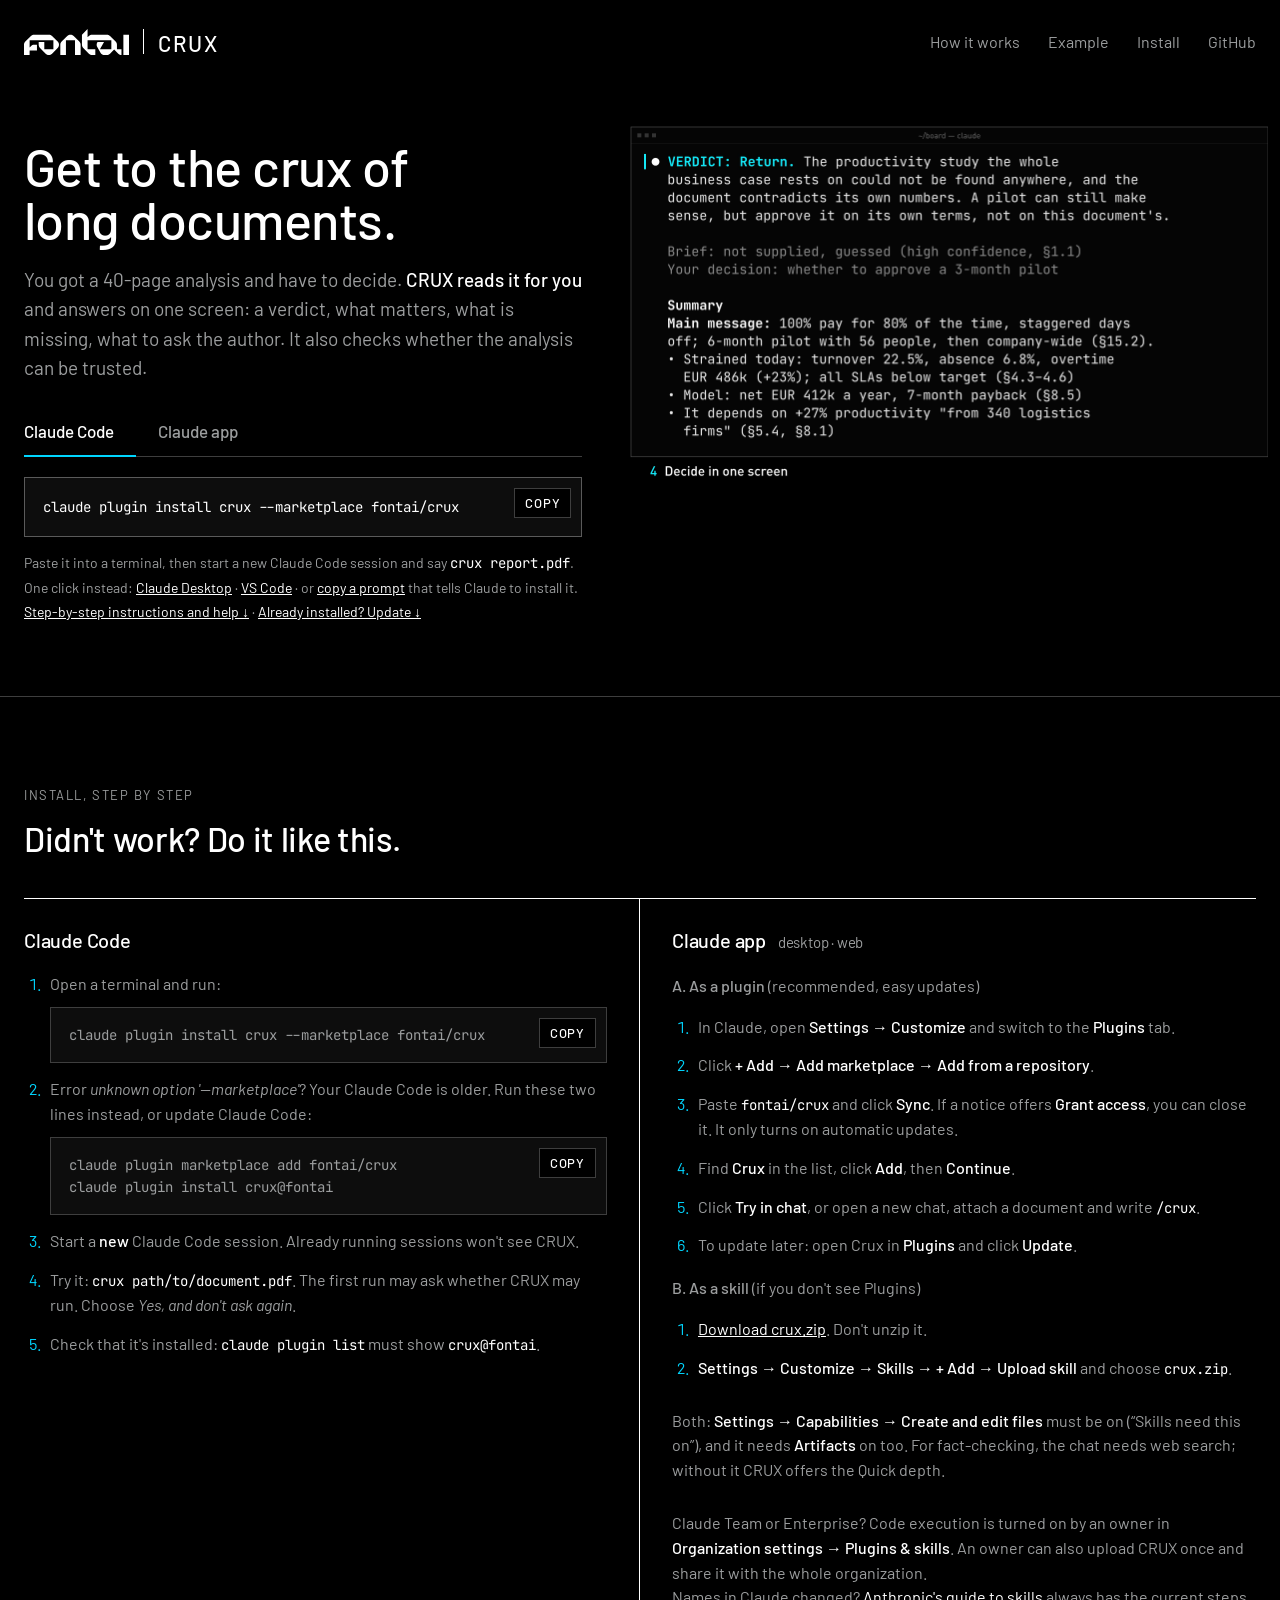
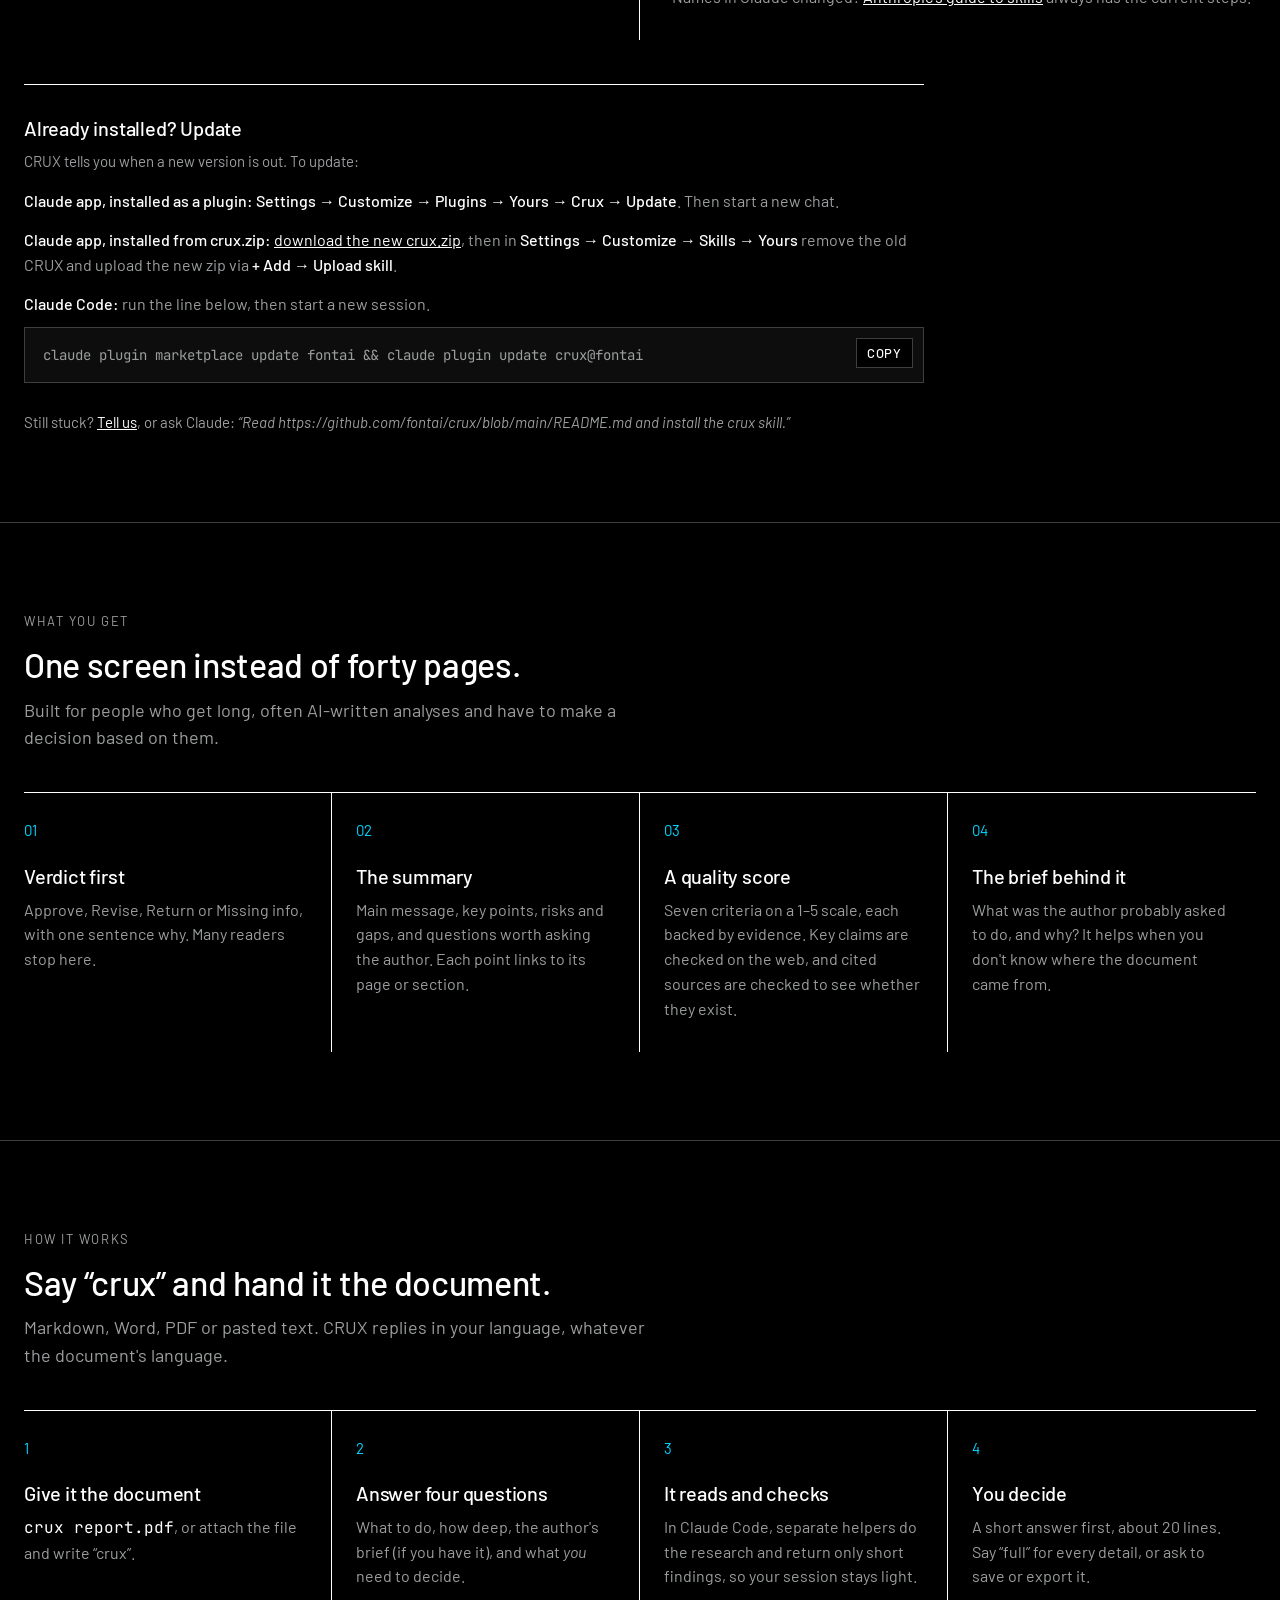
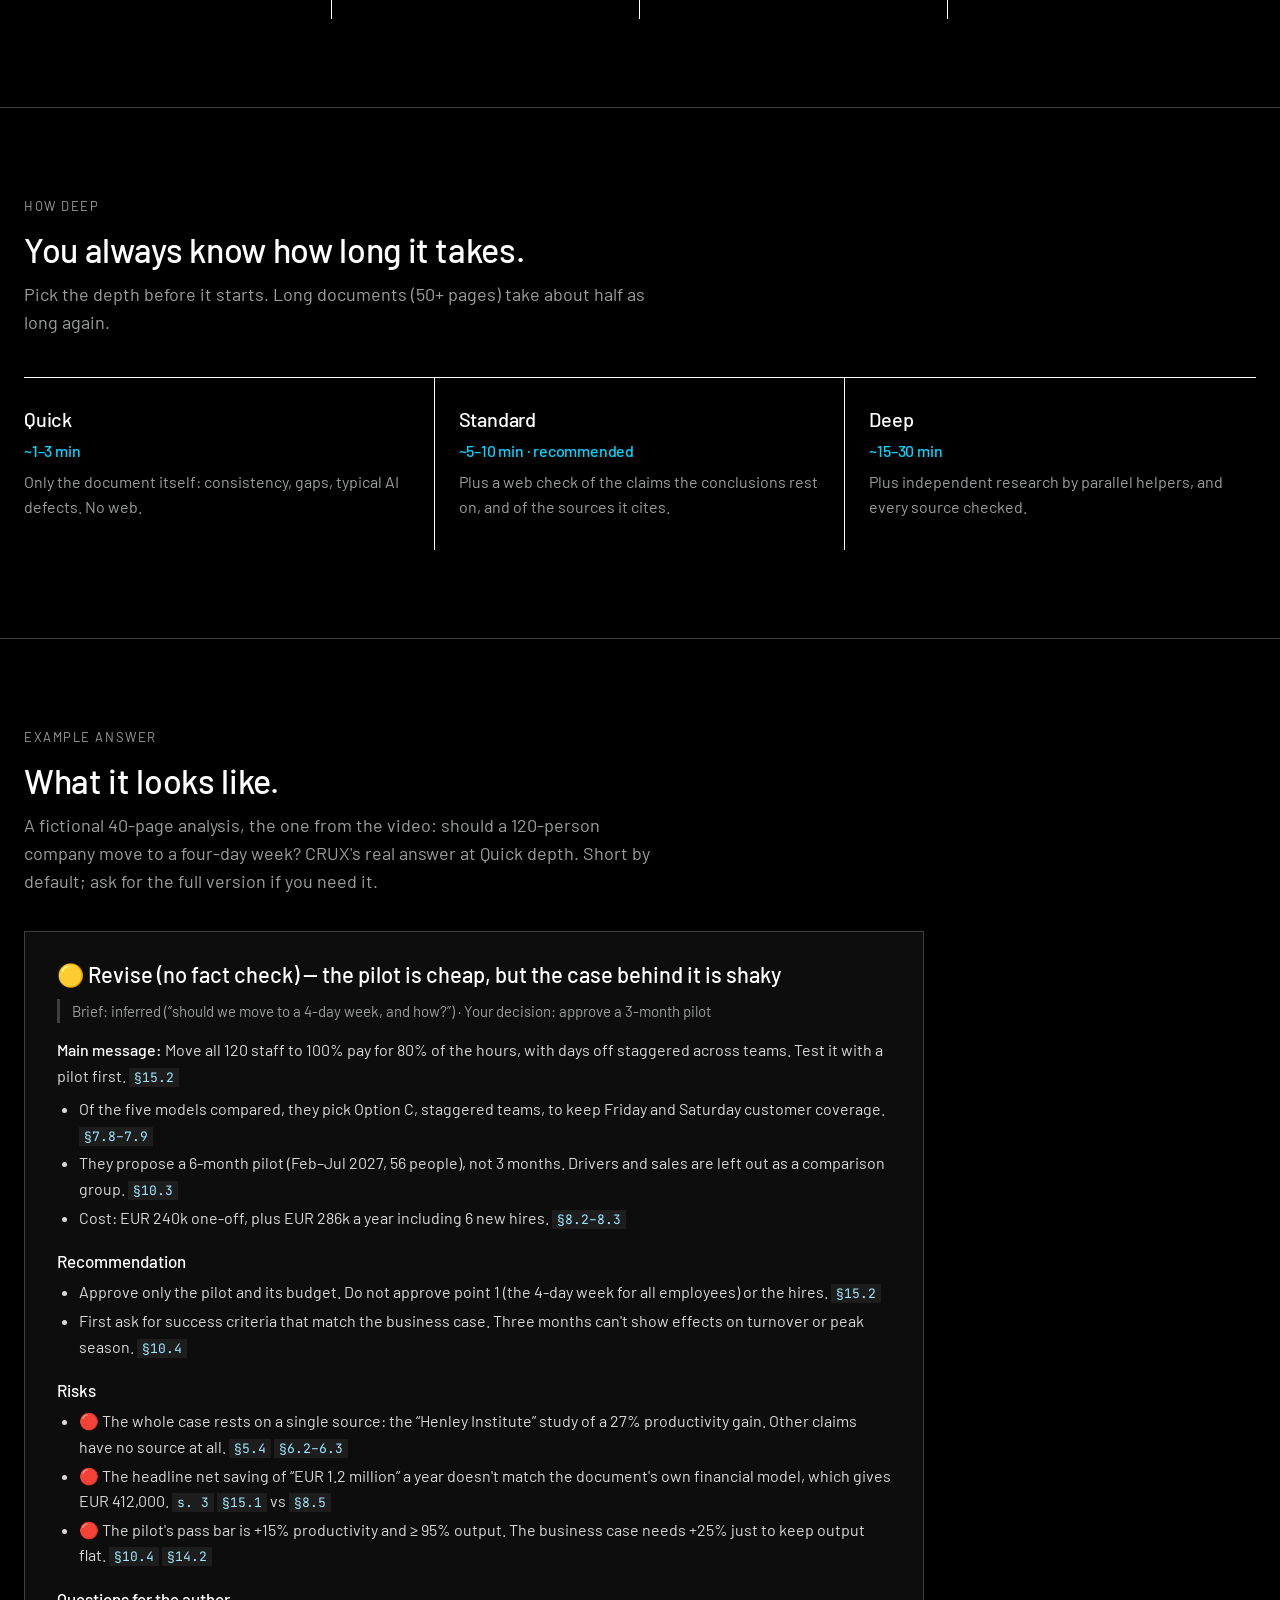
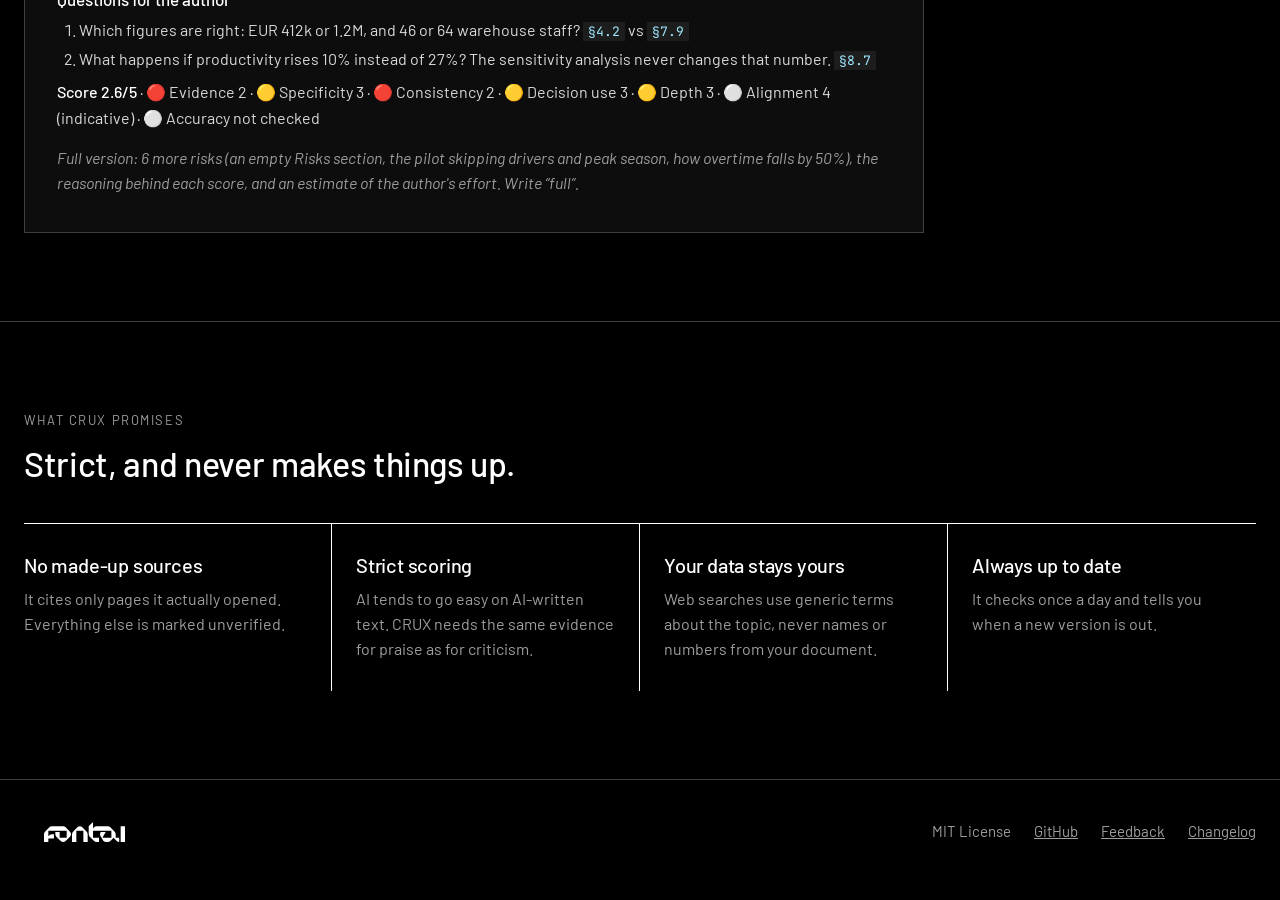
==== commit 9fb2287a: "Site and README: how to update for each install method Co-Authored-By: Claude Opus 5.5 <noreply@anth" ====
--- a/site/index.html
+++ b/site/index.html
@@ -168,6 +168,9 @@
   .steps .code { margin-top: 10px; font-size: 14px; white-space: pre-wrap; overflow-wrap: anywhere; padding-right: 84px; }
   .steps .btn { margin-bottom: 6px; }
   .note { color: var(--muted); font-size: 15px; margin-top: 28px; }
+  .update { margin-top: 44px; padding-top: 28px; border-top: 1px solid var(--white); max-width: 900px; }
+  .update .steps { list-style: none; margin-left: 0; }
+  .update .steps li { padding-left: 0; }
   .steps-intro { color: var(--white); font-size: 16px; margin-top: 18px; }
   .steps-intro strong { font-weight: 500; }
 
@@ -267,12 +270,12 @@
         <div class="panel" id="p-code" role="tabpanel" aria-labelledby="t-code">
           <div class="code big"><span>claude plugin install crux --marketplace fontai/crux</span><button class="copy" type="button">Copy</button></div>
           <p class="alts">Paste it into a terminal, then start a new Claude Code session and say <code>crux report.pdf</code>.<br>
-          One click instead: <a href="claude://code/new?q=Read%20https%3A%2F%2Fgithub.com%2Ffontai%2Fcrux%2Fblob%2Fmain%2FREADME.md%20and%20install%20the%20crux%20skill.">Claude Desktop</a> · <a href="vscode://anthropic.claude-code/install-plugin?plugin=crux&amp;marketplace=fontai/crux">VS Code</a> · or <a href="#" class="copy-prompt" data-text="Read https://github.com/fontai/crux/blob/main/README.md and install the crux skill.">copy a prompt</a> that tells Claude to install it.<br><a href="#install-steps">Step-by-step instructions and help ↓</a></p>
+          One click instead: <a href="claude://code/new?q=Read%20https%3A%2F%2Fgithub.com%2Ffontai%2Fcrux%2Fblob%2Fmain%2FREADME.md%20and%20install%20the%20crux%20skill.">Claude Desktop</a> · <a href="vscode://anthropic.claude-code/install-plugin?plugin=crux&amp;marketplace=fontai/crux">VS Code</a> · or <a href="#" class="copy-prompt" data-text="Read https://github.com/fontai/crux/blob/main/README.md and install the crux skill.">copy a prompt</a> that tells Claude to install it.<br><a href="#install-steps">Step-by-step instructions and help ↓</a> · <a href="#update">Already installed? Update ↓</a></p>
         </div>
         <div class="panel" id="p-app" role="tabpanel" aria-labelledby="t-app" hidden>
           <div class="code big"><span>fontai/crux</span><button class="copy" type="button">Copy</button></div>
           <p class="alts">In Claude: <strong>Settings → Customize → Plugins → + Add → Add marketplace → Add from a repository</strong>, paste <code>fontai/crux</code>, click <strong>Sync</strong>, then <strong>Add</strong> next to Crux.<br>
-          Or <a href="https://github.com/fontai/crux/releases/latest/download/crux.zip">download crux.zip</a> and upload it as a skill.<br><a href="#install-steps">Step-by-step instructions and help ↓</a></p>
+          Or <a href="https://github.com/fontai/crux/releases/latest/download/crux.zip">download crux.zip</a> and upload it as a skill.<br><a href="#install-steps">Step-by-step instructions and help ↓</a> · <a href="#update">Already installed? Update ↓</a></p>
         </div>
       </div>
       </div>
@@ -320,6 +323,15 @@
           <p class="note">Claude Team or Enterprise? Code execution is turned on by an owner in <strong>Organization settings → Plugins &amp; skills</strong>. An owner can also upload CRUX once and share it with the whole organization.<br>Names in Claude changed? <a href="https://support.claude.com/en/articles/12512180-using-skills-in-claude">Anthropic's guide to skills</a> always has the current steps.</p>
         </div>
       </div>
+      <div class="update" id="update">
+        <h3>Already installed? Update</h3>
+        <p class="note" style="margin-top:6px">CRUX tells you when a new version is out. To update:</p>
+        <ul class="steps">
+          <li><strong>Claude app, installed as a plugin:</strong> <strong>Settings → Customize → Plugins → Yours → Crux → Update</strong>. Then start a new chat.</li>
+          <li><strong>Claude app, installed from crux.zip:</strong> <a href="https://github.com/fontai/crux/releases/latest/download/crux.zip">download the new crux.zip</a>, then in <strong>Settings → Customize → Skills → Yours</strong> remove the old CRUX and upload the new zip via <strong>+ Add → Upload skill</strong>.</li>
+          <li><strong>Claude Code:</strong> run the line below, then start a new session.<div class="code"><span>claude plugin marketplace update fontai &amp;&amp; claude plugin update crux@fontai</span><button class="copy" type="button">Copy</button></div></li>
+        </ul>
+      </div>
       <p class="note">Still stuck? <a href="https://github.com/fontai/crux/issues">Tell us</a>, or ask Claude: <em>“Read https://github.com/fontai/crux/blob/main/README.md and install the crux skill.”</em></p>
     </div>
   </section>
